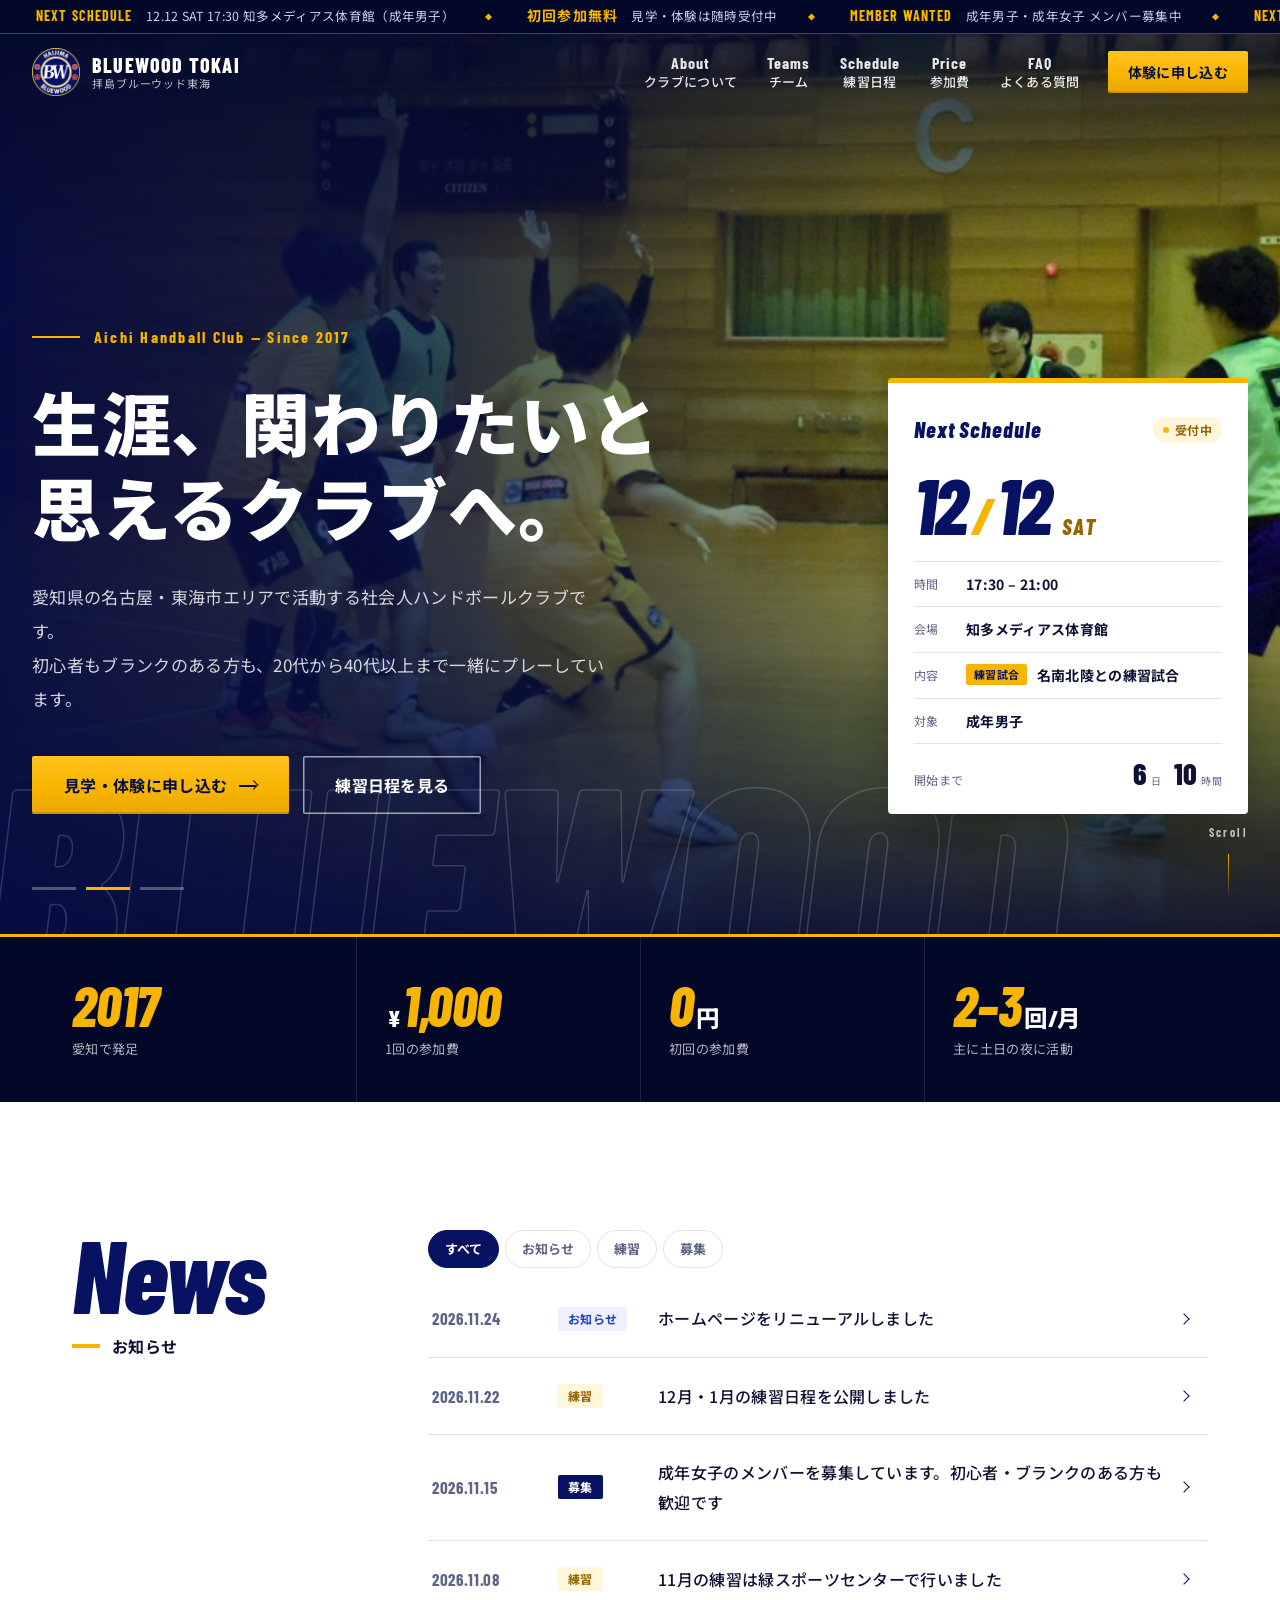
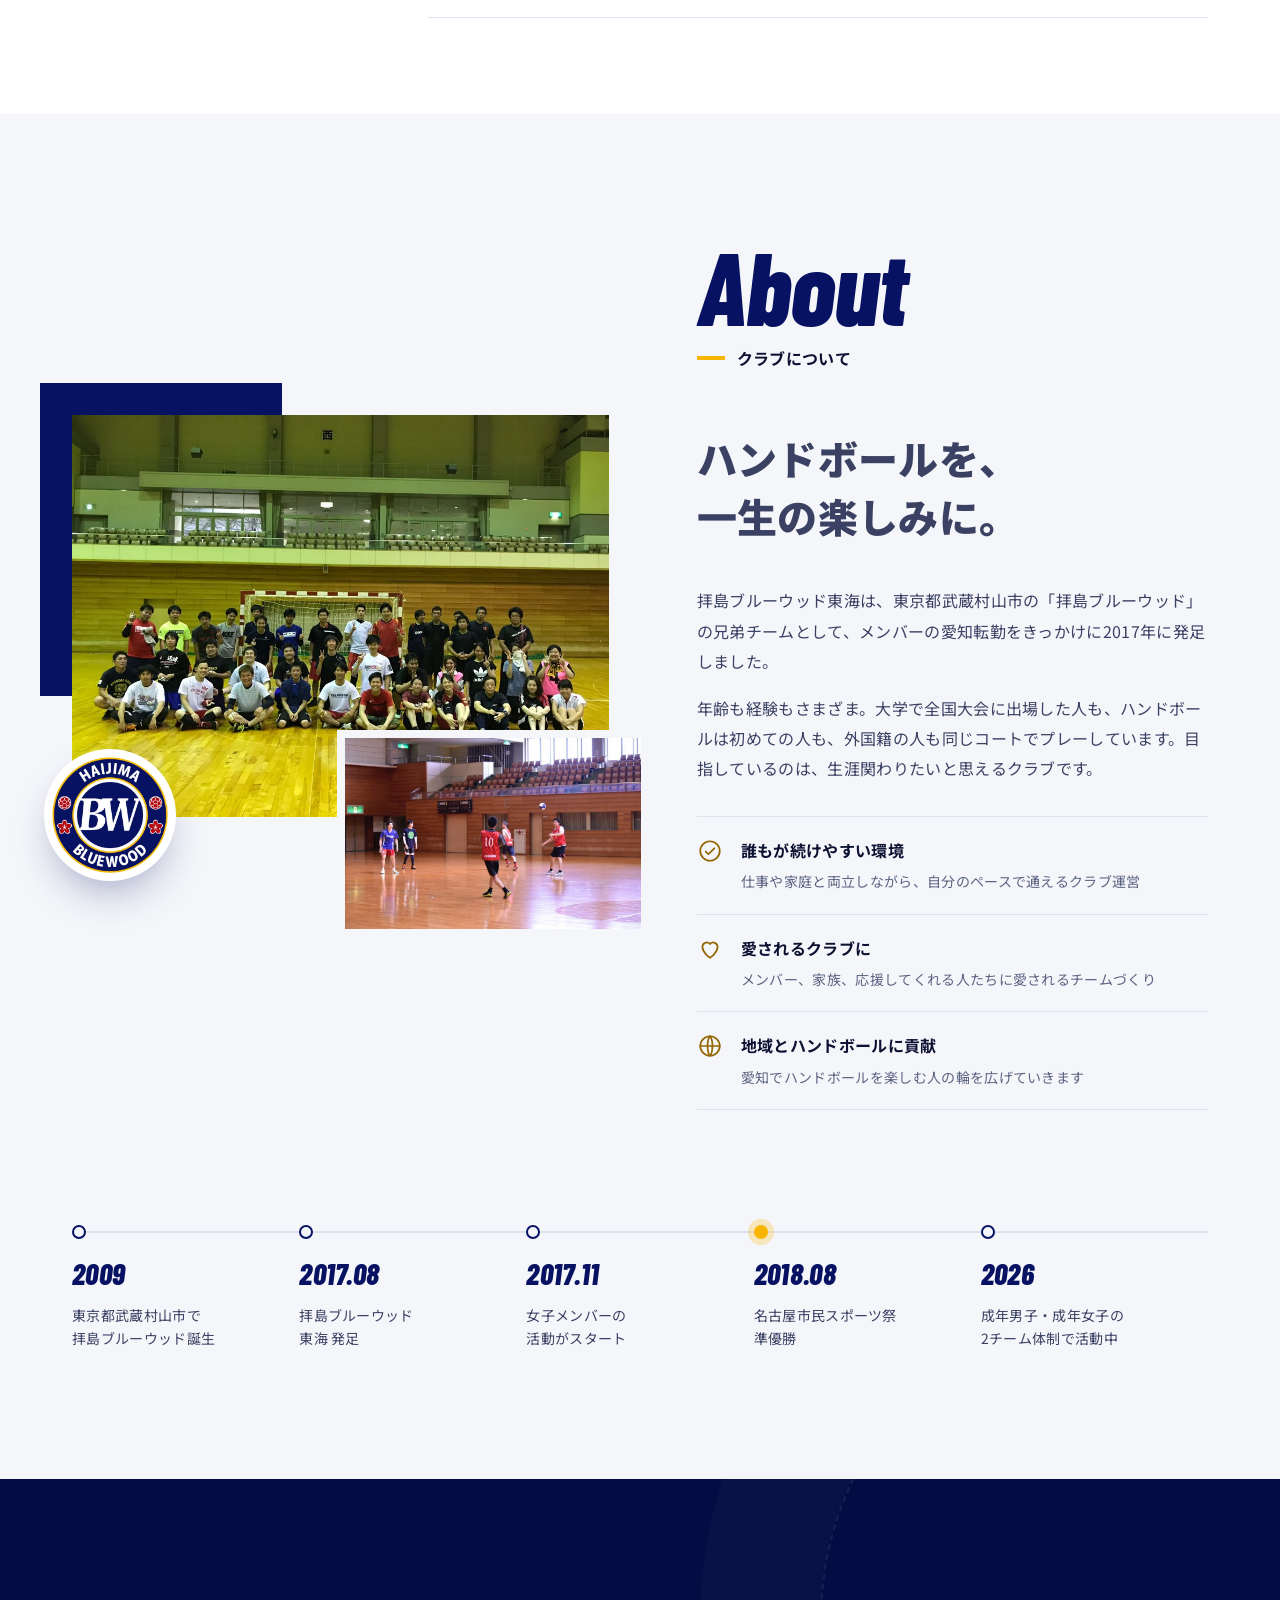
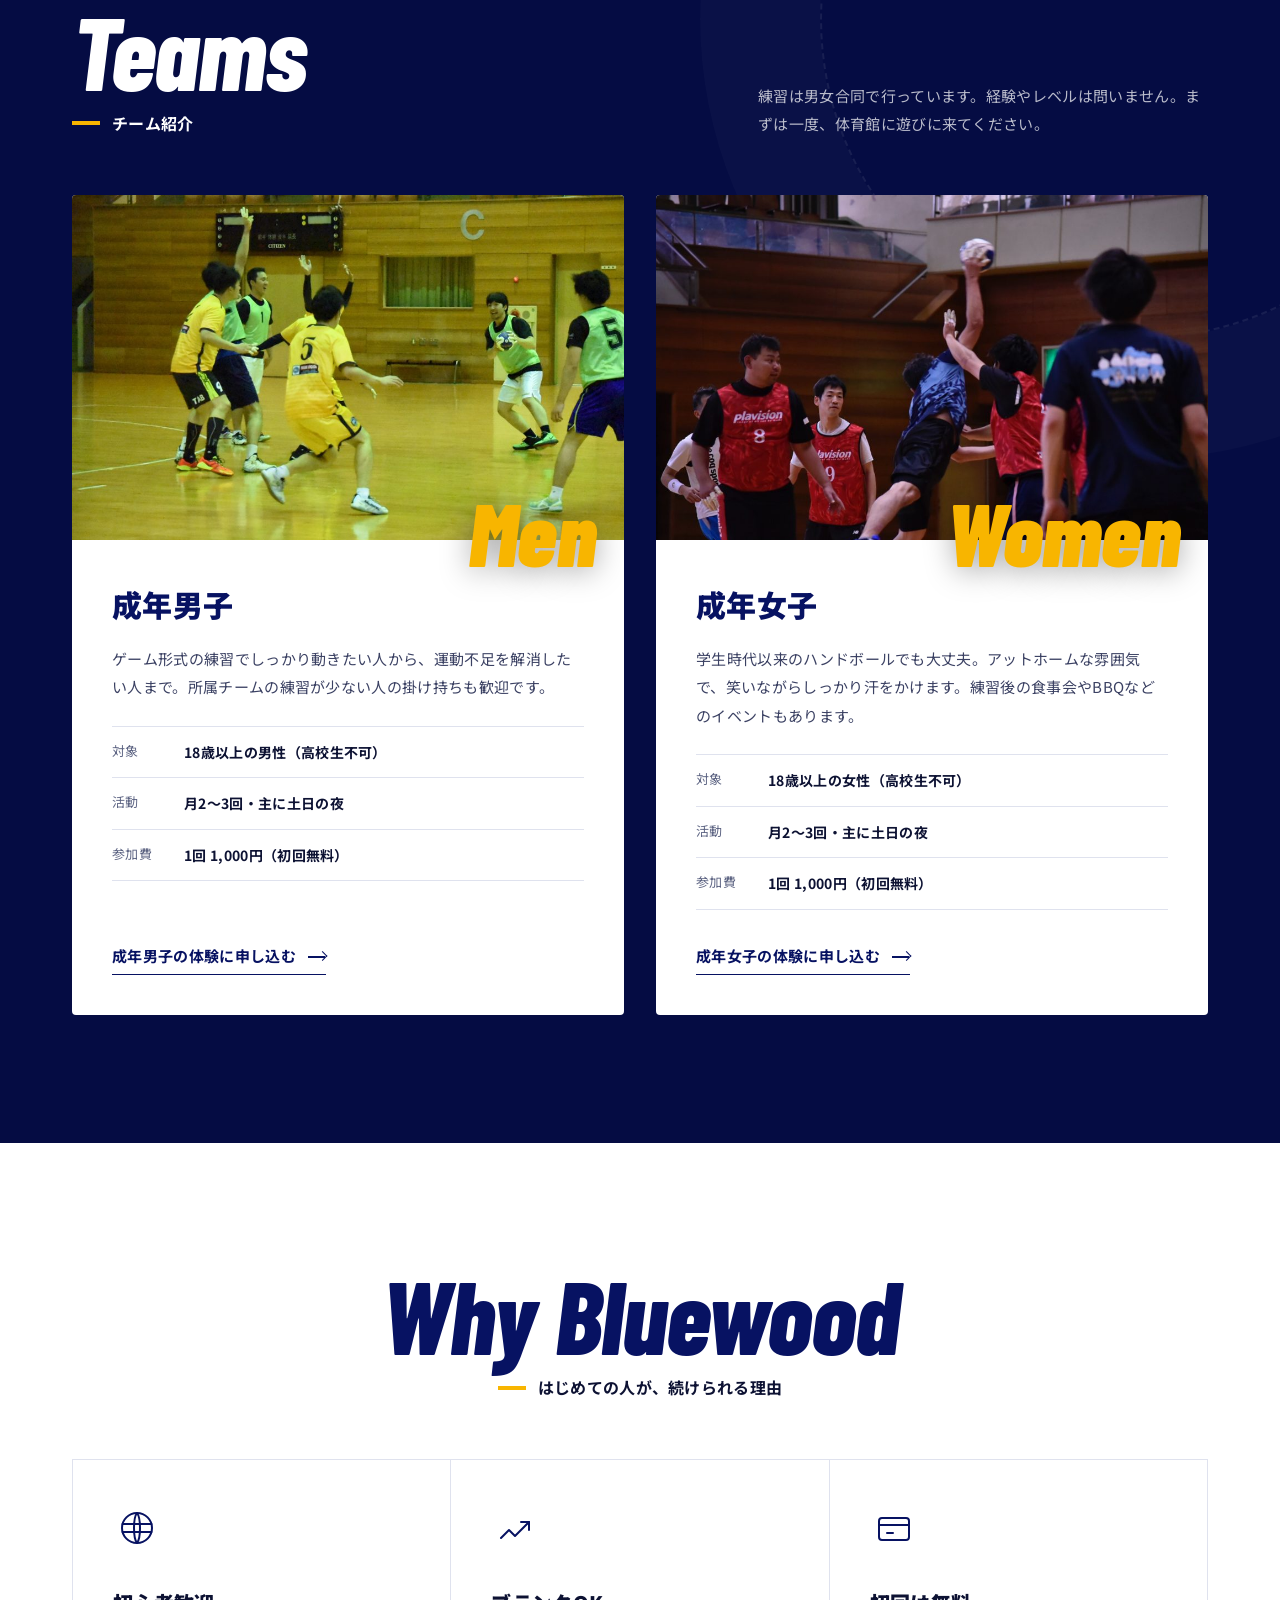
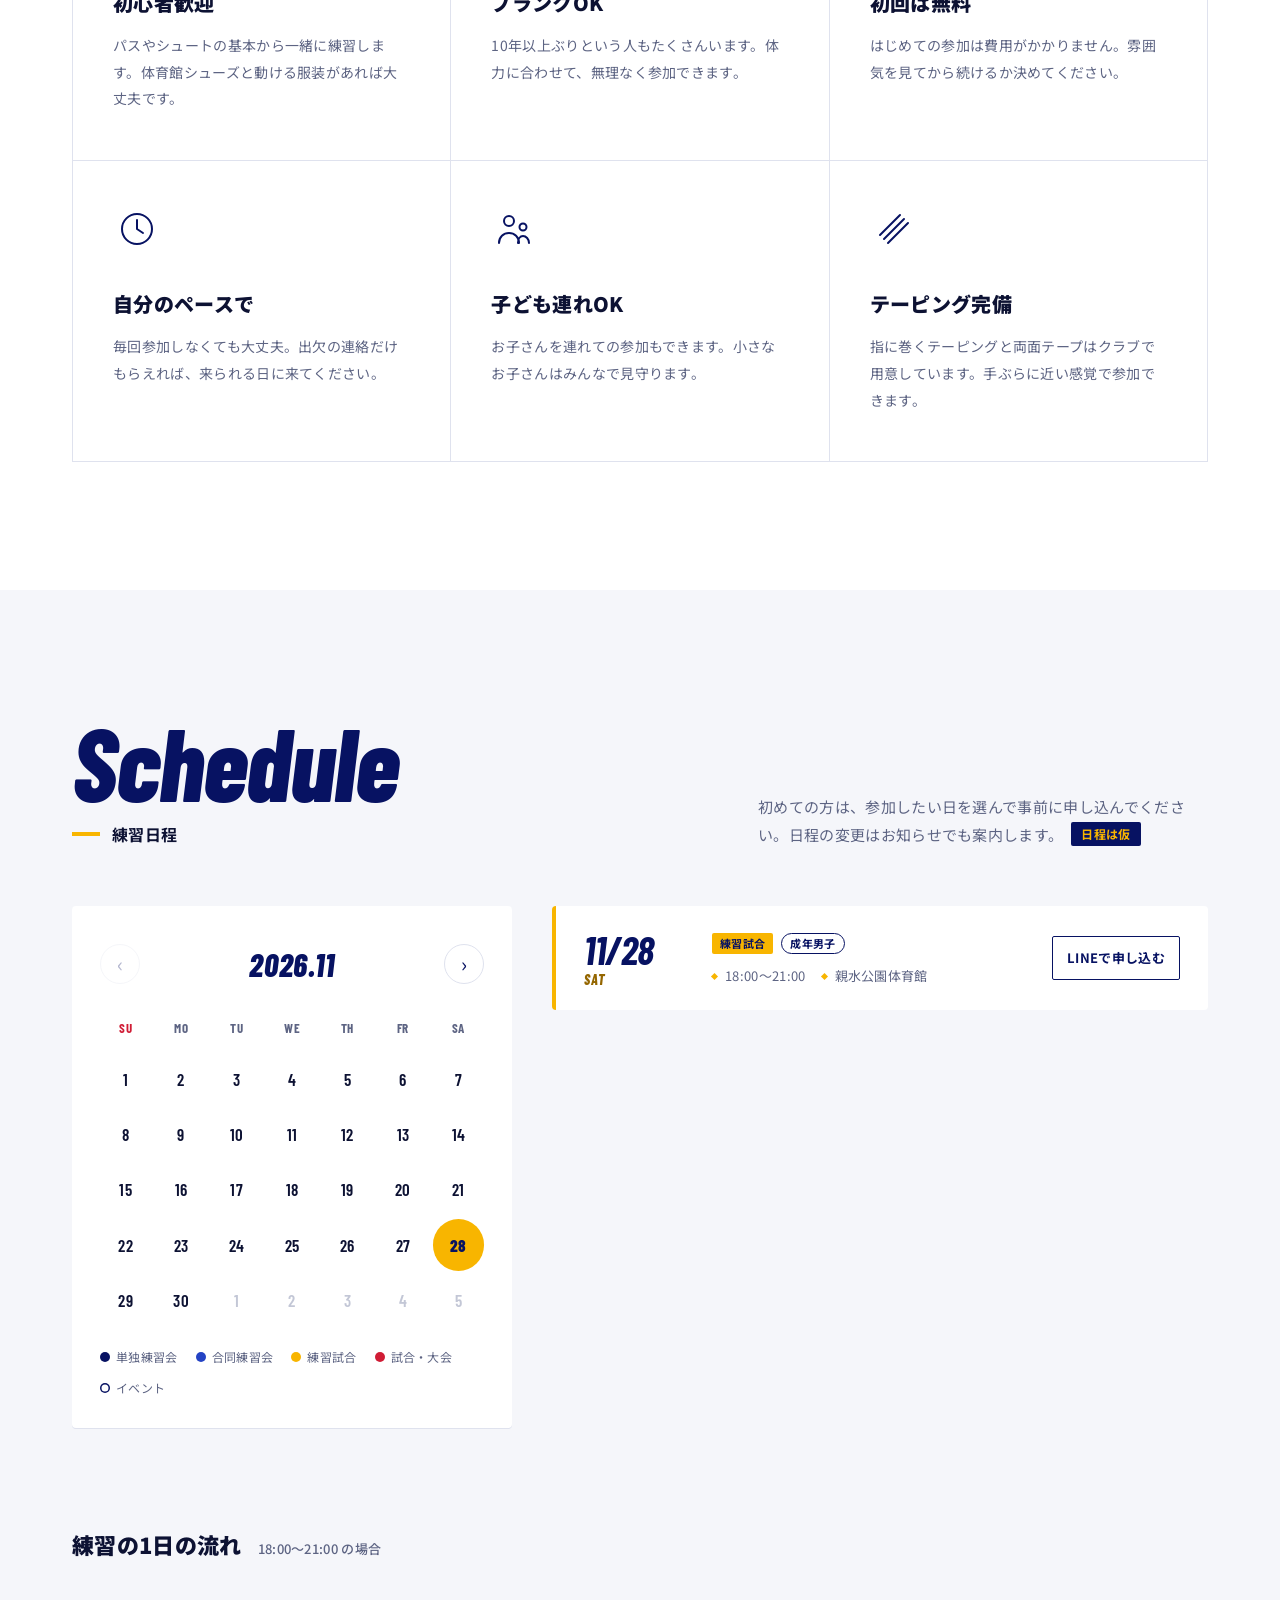
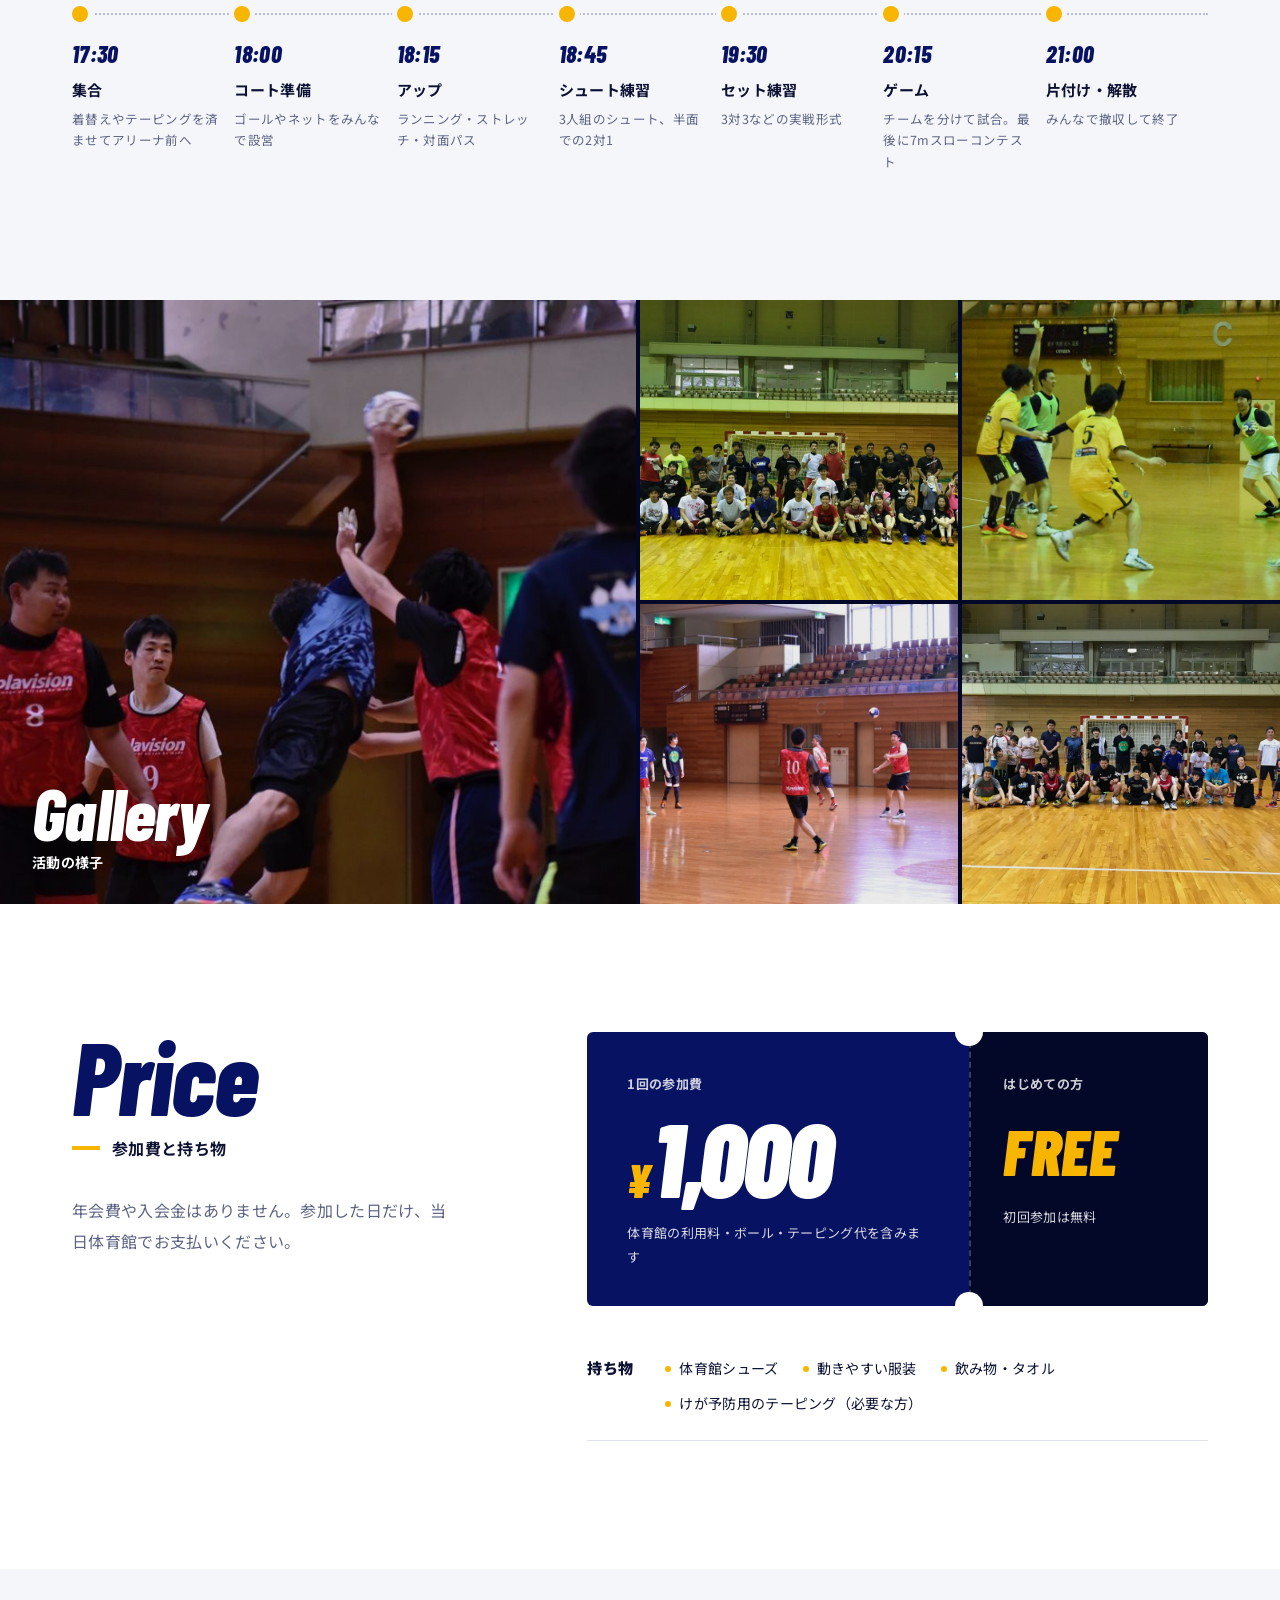
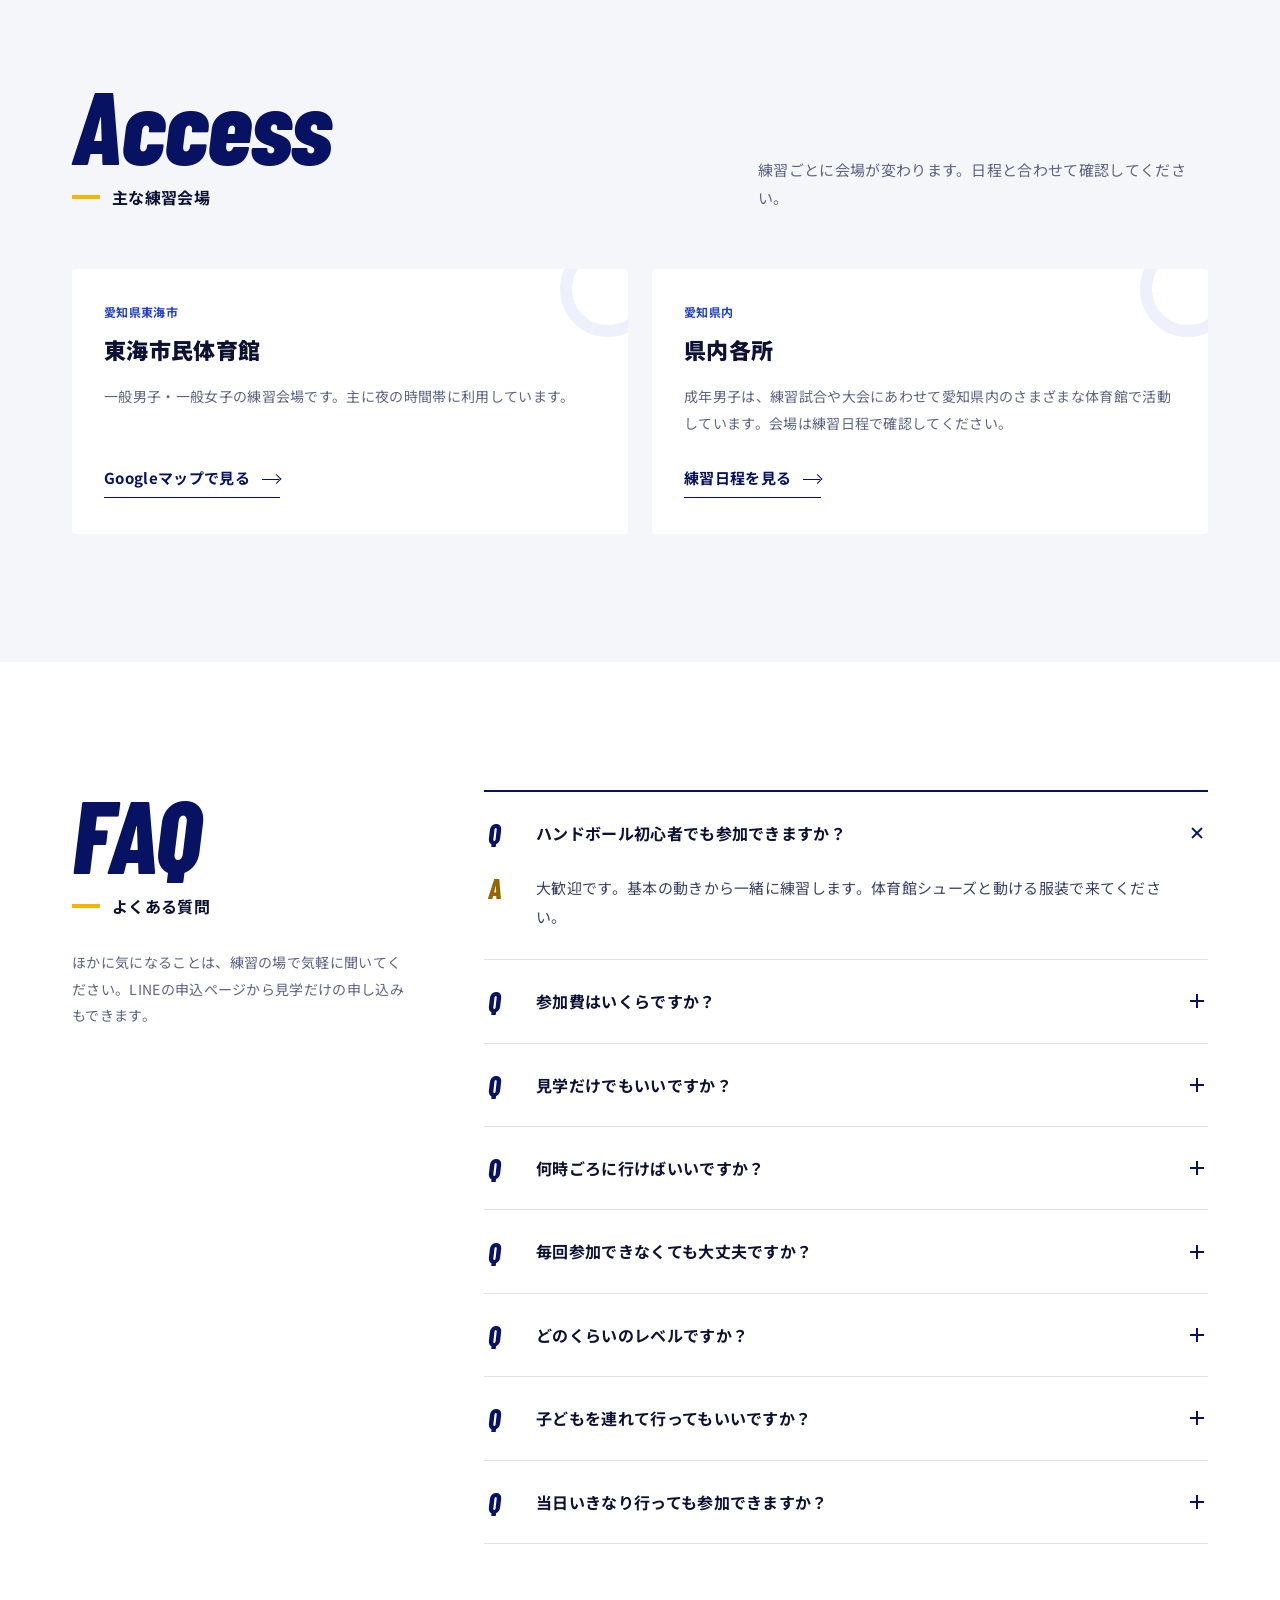
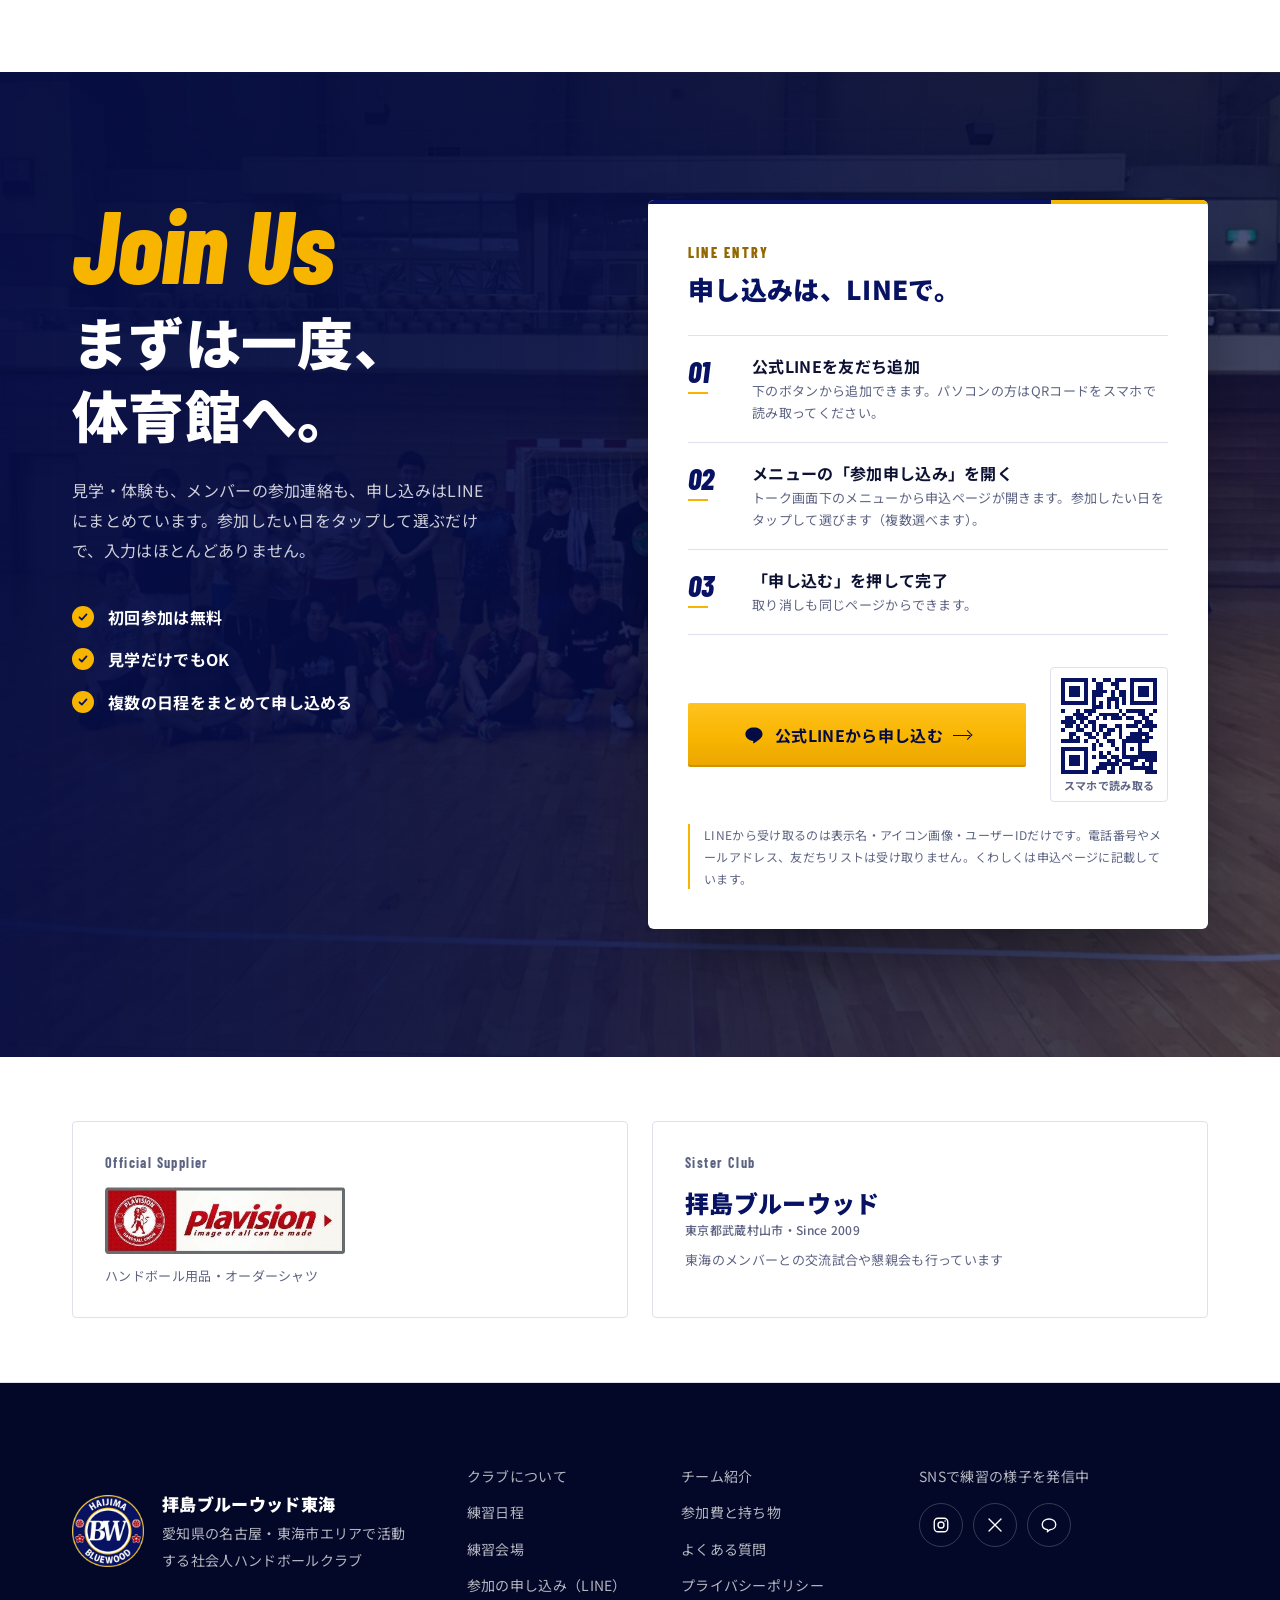
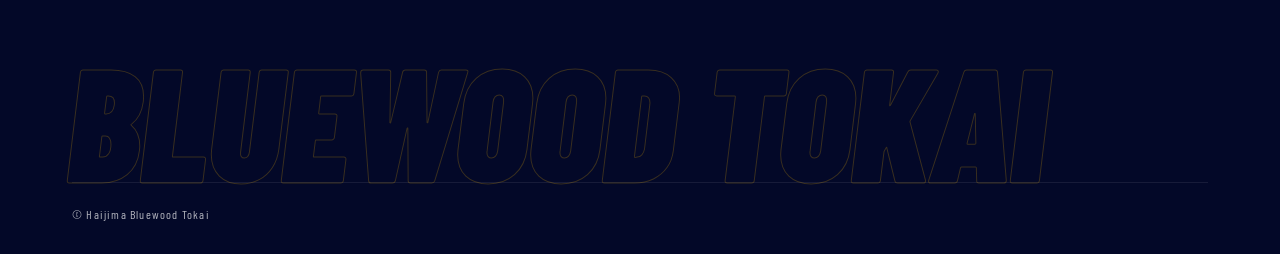
==== index.html @ 7ca109e1 "申込ボタンの文言を「公式LINEから申し込む」に変更 Co-Authored-By: Claude Opus 5.5 <noreply@anthropic.com> Claude-Session: h" ====
<!doctype html>
<html lang="ja">
<head>
<meta charset="utf-8">
<meta name="viewport" content="width=device-width, initial-scale=1">
<title>拝島ブルーウッド東海｜愛知・名古屋・東海市の社会人ハンドボールクラブ</title>
<meta name="description" content="愛知県の名古屋・東海市エリアで活動する社会人ハンドボールクラブ「拝島ブルーウッド東海」。成年男子・成年女子のメンバー募集中。初心者・ブランクのある方も歓迎、参加費1回1,000円・初回無料。見学・体験はLINEから申し込めます。">
<link rel="canonical" href="https://bw-tokai.github.io/homepage/">
<meta property="og:type" content="website">
<meta property="og:locale" content="ja_JP">
<meta property="og:site_name" content="拝島ブルーウッド東海">
<meta property="og:url" content="https://bw-tokai.github.io/homepage/">
<meta property="og:title" content="拝島ブルーウッド東海｜愛知・名古屋・東海市の社会人ハンドボールクラブ">
<meta property="og:description" content="生涯、関わりたいと思えるクラブへ。成年男子・成年女子のメンバー募集中。初心者・ブランクOK、参加費1回1,000円・初回無料。">
<meta property="og:image" content="https://bw-tokai.github.io/homepage/assets/img/action-2.jpg">
<meta property="og:image:width" content="1000">
<meta property="og:image:height" content="666">
<meta property="og:image:alt" content="拝島ブルーウッド東海の練習でシュートを打つ選手">
<meta name="twitter:card" content="summary_large_image">
<meta name="theme-color" content="#071262">
<link rel="icon" href="assets/img/favicon.png">
<link rel="preconnect" href="https://fonts.googleapis.com">
<link rel="preconnect" href="https://fonts.gstatic.com" crossorigin>
<link href="https://fonts.googleapis.com/css2?family=Barlow+Condensed:ital,wght@0,600;0,700;0,800;1,700;1,800;1,900&family=Noto+Sans+JP:wght@400;500;700;900&display=swap" rel="stylesheet">
<link rel="stylesheet" href="assets/css/style.css">
<script type="application/ld+json">
{
  "@context": "https://schema.org",
  "@graph": [
    {
      "@type": "SportsTeam",
      "@id": "https://bw-tokai.github.io/homepage/#club",
      "name": "拝島ブルーウッド東海",
      "alternateName": ["BLUEWOOD TOKAI", "拝島BW東海", "拝島ブルーウッド＠名古屋"],
      "sport": "ハンドボール",
      "description": "愛知県の名古屋・東海市エリアで活動する社会人ハンドボールクラブ。成年男子・成年女子の2チーム。初心者・ブランクのある方も歓迎。参加費1回1,000円、初回無料。",
      "url": "https://bw-tokai.github.io/homepage/",
      "logo": "https://bw-tokai.github.io/homepage/assets/img/emblem.png",
      "image": "https://bw-tokai.github.io/homepage/assets/img/team-1.jpg",
      "foundingDate": "2017-08",
      "areaServed": [
        {"@type": "City", "name": "名古屋市"},
        {"@type": "City", "name": "東海市"},
        {"@type": "State", "name": "愛知県"}
      ],
      "address": {"@type": "PostalAddress", "addressRegion": "愛知県", "addressCountry": "JP"},
      "location": {"@type": "SportsActivityLocation", "name": "東海市民体育館", "address": {"@type": "PostalAddress", "addressLocality": "東海市", "addressRegion": "愛知県", "addressCountry": "JP"}},
      "parentOrganization": {"@type": "SportsOrganization", "name": "拝島ブルーウッド", "foundingDate": "2009", "address": {"@type": "PostalAddress", "addressLocality": "武蔵村山市", "addressRegion": "東京都", "addressCountry": "JP"}},
      "sponsor": {"@type": "Organization", "name": "Plavision", "url": "http://www.plavision.com/"}
    },
    {
      "@type": "WebSite",
      "@id": "https://bw-tokai.github.io/homepage/#website",
      "name": "拝島ブルーウッド東海",
      "url": "https://bw-tokai.github.io/homepage/",
      "inLanguage": "ja",
      "publisher": {"@id": "https://bw-tokai.github.io/homepage/#club"}
    },
    {
      "@type": "FAQPage",
      "mainEntity": [
        {"@type": "Question", "name": "ハンドボール初心者でも参加できますか？", "acceptedAnswer": {"@type": "Answer", "text": "大歓迎です。基本の動きから一緒に練習します。体育館シューズと動ける服装で来てください。"}},
        {"@type": "Question", "name": "参加費はいくらですか？", "acceptedAnswer": {"@type": "Answer", "text": "1回1,000円です。初回の参加は無料で、年会費はありません。"}},
        {"@type": "Question", "name": "見学だけでもいいですか？", "acceptedAnswer": {"@type": "Answer", "text": "もちろん大丈夫です。ただ初日から参加する人がほとんどなので、動ける服装で来ることをおすすめします。"}},
        {"@type": "Question", "name": "毎回参加できなくても大丈夫ですか？", "acceptedAnswer": {"@type": "Answer", "text": "自分のペースで参加してください。毎回出欠を確認しているので、連絡だけお願いします。"}},
        {"@type": "Question", "name": "どのくらいのレベルですか？", "acceptedAnswer": {"@type": "Answer", "text": "大学の全国大会経験者から初心者まで、幅広いメンバーがいます。ゲームはレベルに合わせてチームを分けています。"}},
        {"@type": "Question", "name": "子どもを連れて行ってもいいですか？", "acceptedAnswer": {"@type": "Answer", "text": "大丈夫です。小さなお子さんはできる範囲でみんなで見守りますが、基本は保護者の方の責任でお願いします。"}},
        {"@type": "Question", "name": "当日いきなり行っても参加できますか？", "acceptedAnswer": {"@type": "Answer", "text": "人数や会場の都合で、事前連絡のない参加はお断りすることがあります。初めての方は必ずLINEから申し込んでください。"}}
      ]
    }
  ]
}
</script>
</head>
<body>

<a class="skip" href="#main">本文へ移動</a>

<!-- ticker -->
<div class="ticker" aria-label="お知らせ">
  <div class="ticker__track">
    <span><b>NEXT SCHEDULE</b> <em data-next-text>11.28 SAT 18:00 親水公園体育館（成年男子）</em></span>
    <span><b>初回参加無料</b> 見学・体験は随時受付中</span>
    <span><b>MEMBER WANTED</b> 成年男子・成年女子 メンバー募集中</span>
    <span><b>NEXT SCHEDULE</b> <em data-next-text>11.28 SAT 18:00 親水公園体育館（成年男子）</em></span>
    <span><b>初回参加無料</b> 見学・体験は随時受付中</span>
    <span><b>MEMBER WANTED</b> 成年男子・成年女子 メンバー募集中</span>
  </div>
</div>

<header class="header" id="header">
  <div class="header__inner">
    <a class="logo" href="#top" aria-label="拝島ブルーウッド東海 トップへ">
      <img src="assets/img/emblem.png" alt="" width="48" height="48">
      <span class="logo__text"><span class="logo__en">BLUEWOOD TOKAI</span><span class="logo__ja">拝島ブルーウッド東海</span></span>
    </a>
    <nav class="gnav" aria-label="メインメニュー">
      <a href="#about"><span>About</span>クラブについて</a>
      <a href="#teams"><span>Teams</span>チーム</a>
      <a href="#schedule"><span>Schedule</span>練習日程</a>
      <a href="#price"><span>Price</span>参加費</a>
      <a href="#faq"><span>FAQ</span>よくある質問</a>
    </nav>
    <a class="btn btn--red header__cta" href="#join">体験に申し込む</a>
    <button class="burger" id="burger" aria-expanded="false" aria-controls="drawer" aria-label="メニューを開く"><span></span><span></span></button>
  </div>
</header>

<div class="drawer" id="drawer" hidden>
  <nav aria-label="モバイルメニュー">
    <a href="#about"><span>About</span>クラブについて</a>
    <a href="#teams"><span>Teams</span>チーム</a>
    <a href="#schedule"><span>Schedule</span>練習日程</a>
    <a href="#price"><span>Price</span>参加費・持ち物</a>
    <a href="#access"><span>Access</span>練習会場</a>
    <a href="#faq"><span>FAQ</span>よくある質問</a>
  </nav>
  <a class="btn btn--red btn--block" href="#join">体験に申し込む</a>
</div>

<main id="main">

<!-- HERO -->
<section class="hero" id="top">
  <div class="hero__slides" aria-hidden="true">
    <div class="hero__slide is-active" style="background-image:url(assets/img/action-2.jpg)"></div>
    <div class="hero__slide" style="background-image:url(assets/img/action-1.jpg)"></div>
    <div class="hero__slide" style="background-image:url(assets/img/team-2.jpg)"></div>
  </div>
  <div class="hero__shade"></div>
  <div class="hero__word" aria-hidden="true">BLUEWOOD</div>

  <div class="hero__body">
    <p class="hero__kicker"><span class="hero__line"></span>Aichi Handball Club — Since 2017</p>
    <h1 class="hero__title">
      <span class="ln"><span>生涯、関わりたいと</span></span>
      <span class="ln"><span>思えるクラブへ。</span></span>
    </h1>
    <p class="hero__lead">愛知県の名古屋・東海市エリアで活動する社会人ハンドボールクラブです。<br class="pc">初心者もブランクのある方も、20代から40代以上まで一緒にプレーしています。</p>
    <div class="hero__cta">
      <a class="btn btn--red btn--lg" href="#join">見学・体験に申し込む<i class="arw"></i></a>
      <a class="btn btn--line btn--lg" href="#schedule">練習日程を見る</a>
    </div>
  </div>

  <aside class="matchcard" aria-labelledby="mc-h">
    <div class="matchcard__head">
      <h2 id="mc-h">Next Schedule</h2>
      <span class="chip chip--live">受付中</span>
    </div>
    <div class="matchcard__date">
      <span class="mm">11</span><span class="sl">/</span><span class="dd">28</span><span class="dw">SAT</span>
    </div>
    <dl class="matchcard__meta">
      <div><dt>時間</dt><dd>18:00 – 21:00</dd></div>
      <div><dt>会場</dt><dd>親水公園体育館</dd></div>
      <div><dt>内容</dt><dd>練習試合</dd></div>
      <div><dt>対象</dt><dd>成年男子</dd></div>
    </dl>
    <div class="matchcard__count" data-countdown="2026-11-28T18:00:00+09:00">
      <span>開始まで</span><b data-d>--</b><small>日</small><b data-h>--</b><small>時間</small>
    </div>
  </aside>

  <div class="hero__dots" role="tablist" aria-label="スライド">
    <button class="is-active" aria-label="スライド1"></button><button aria-label="スライド2"></button><button aria-label="スライド3"></button>
  </div>
  <a class="hero__scroll" href="#news" aria-label="下へスクロール"><span>Scroll</span></a>
</section>

<!-- NUMBERS -->
<section class="numbers" aria-label="クラブの数字">
  <div class="wrap numbers__grid">
    <div class="num"><b>2017</b><span>愛知で発足</span></div>
    <div class="num"><b><small>¥</small>1,000</b><span>1回の参加費</span></div>
    <div class="num"><b>0<small>円</small></b><span>初回の参加費</span></div>
    <div class="num"><b>2–3<small>回/月</small></b><span>主に土日の夜に活動</span></div>
  </div>
</section>

<!-- NEWS -->
<section class="sec news" id="news">
  <div class="wrap news__grid">
    <header class="sh">
      <p class="sh__en">News</p>
      <h2 class="sh__ja">お知らせ</h2>
    </header>
    <div>
      <div class="tabs" role="tablist" aria-label="お知らせの種類">
        <button role="tab" aria-selected="true" data-filter="all">すべて</button>
        <button role="tab" aria-selected="false" data-filter="info">お知らせ</button>
        <button role="tab" aria-selected="false" data-filter="practice">練習</button>
        <button role="tab" aria-selected="false" data-filter="recruit">募集</button>
      </div>
      <ul class="newslist">
        <li data-cat="info"><a href="#"><time datetime="2026-11-24">2026.11.24</time><span class="tag tag--info">お知らせ</span><span class="newslist__t">ホームページをリニューアルしました</span></a></li>
        <li data-cat="practice"><a href="#schedule"><time datetime="2026-11-22">2026.11.22</time><span class="tag tag--practice">練習</span><span class="newslist__t">12月・1月の練習日程を公開しました</span></a></li>
        <li data-cat="recruit"><a href="#teams"><time datetime="2026-11-15">2026.11.15</time><span class="tag tag--recruit">募集</span><span class="newslist__t">成年女子のメンバーを募集しています。初心者・ブランクのある方も歓迎です</span></a></li>
        <li data-cat="practice"><a href="#schedule"><time datetime="2026-11-08">2026.11.08</time><span class="tag tag--practice">練習</span><span class="newslist__t">11月の練習は緑スポーツセンターで行いました</span></a></li>
      </ul>
    </div>
  </div>
</section>

<!-- ABOUT -->
<section class="sec about" id="about">
  <div class="wrap about__grid">
    <div class="about__media">
      <figure class="about__main"><img src="assets/img/team-1.jpg" alt="練習会のあとの集合写真" loading="lazy"></figure>
      <figure class="about__sub"><img src="assets/img/court.jpg" alt="体育館での練習の様子" loading="lazy"></figure>
      <div class="about__badge"><img src="assets/img/emblem.png" alt="拝島ブルーウッドのエンブレム" loading="lazy"></div>
    </div>
    <div class="about__text">
      <header class="sh">
        <p class="sh__en">About</p>
        <h2 class="sh__ja">クラブについて</h2>
      </header>
      <p class="about__copy">ハンドボールを、<br>一生の楽しみに。</p>
      <p>拝島ブルーウッド東海は、東京都武蔵村山市の「拝島ブルーウッド」の兄弟チームとして、メンバーの愛知転勤をきっかけに2017年に発足しました。</p>
      <p>年齢も経験もさまざま。大学で全国大会に出場した人も、ハンドボールは初めての人も、外国籍の人も同じコートでプレーしています。目指しているのは、生涯関わりたいと思えるクラブです。</p>
      <ul class="mission">
        <li><svg viewBox="0 0 24 24" aria-hidden="true"><circle cx="12" cy="12" r="9"/><path d="M8 12.5l2.5 2.5L16 9.5"/></svg><div><b>誰もが続けやすい環境</b><span>仕事や家庭と両立しながら、自分のペースで通えるクラブ運営</span></div></li>
        <li><svg viewBox="0 0 24 24" aria-hidden="true"><path d="M12 20s-7-4.4-7-10a4 4 0 017-2.6A4 4 0 0119 10c0 5.6-7 10-7 10z"/></svg><div><b>愛されるクラブに</b><span>メンバー、家族、応援してくれる人たちに愛されるチームづくり</span></div></li>
        <li><svg viewBox="0 0 24 24" aria-hidden="true"><circle cx="12" cy="12" r="9"/><path d="M3 12h18M12 3c3 3.2 3 14.8 0 18M12 3c-3 3.2-3 14.8 0 18"/></svg><div><b>地域とハンドボールに貢献</b><span>愛知でハンドボールを楽しむ人の輪を広げていきます</span></div></li>
      </ul>
    </div>
  </div>

  <div class="wrap">
    <ol class="timeline" aria-label="クラブの歩み">
      <li><time>2009</time><p>東京都武蔵村山市で<br>拝島ブルーウッド誕生</p></li>
      <li><time>2017.08</time><p>拝島ブルーウッド<br>東海 発足</p></li>
      <li><time>2017.11</time><p>女子メンバーの<br>活動がスタート</p></li>
      <li class="is-hl"><time>2018.08</time><p>名古屋市民スポーツ祭<br>準優勝</p></li>
      <li><time>2026</time><p>成年男子・成年女子の<br>2チーム体制で活動中</p></li>
    </ol>
  </div>
</section>

<!-- TEAMS -->
<section class="sec teams" id="teams">
  <div class="wrap">
    <header class="sh sh--light sh--row">
      <div><p class="sh__en">Teams</p><h2 class="sh__ja">チーム紹介</h2></div>
      <p class="sh__desc">練習は男女合同で行っています。経験やレベルは問いません。まずは一度、体育館に遊びに来てください。</p>
    </header>
    <div class="teams__grid">
      <article class="team">
        <div class="team__img"><img src="assets/img/action-1.jpg" alt="成年男子の練習風景" loading="lazy"></div>
        <div class="team__body">
          <p class="team__en">Men</p>
          <h3>成年男子</h3>
          <p>ゲーム形式の練習でしっかり動きたい人から、運動不足を解消したい人まで。所属チームの練習が少ない人の掛け持ちも歓迎です。</p>
          <dl class="spec">
            <div><dt>対象</dt><dd>18歳以上の男性（高校生不可）</dd></div>
            <div><dt>活動</dt><dd>月2〜3回・主に土日の夜</dd></div>
            <div><dt>参加費</dt><dd>1回 1,000円（初回無料）</dd></div>
          </dl>
          <a class="textlink" href="#join" data-team="成年男子">成年男子の体験に申し込む<i class="arw"></i></a>
        </div>
      </article>
      <article class="team">
        <div class="team__img"><img src="assets/img/action-2.jpg" alt="成年女子も参加する練習風景" loading="lazy"></div>
        <div class="team__body">
          <p class="team__en">Women</p>
          <h3>成年女子</h3>
          <p>学生時代以来のハンドボールでも大丈夫。アットホームな雰囲気で、笑いながらしっかり汗をかけます。練習後の食事会やBBQなどのイベントもあります。</p>
          <dl class="spec">
            <div><dt>対象</dt><dd>18歳以上の女性（高校生不可）</dd></div>
            <div><dt>活動</dt><dd>月2〜3回・主に土日の夜</dd></div>
            <div><dt>参加費</dt><dd>1回 1,000円（初回無料）</dd></div>
          </dl>
          <a class="textlink" href="#join" data-team="成年女子">成年女子の体験に申し込む<i class="arw"></i></a>
        </div>
      </article>
    </div>
  </div>
</section>

<!-- FEATURES -->
<section class="sec features" aria-labelledby="ft-h">
  <div class="wrap">
    <header class="sh sh--center">
      <p class="sh__en">Why Bluewood</p>
      <h2 class="sh__ja" id="ft-h">はじめての人が、続けられる理由</h2>
    </header>
    <ul class="features__grid">
      <li><svg viewBox="0 0 48 48" aria-hidden="true"><circle cx="24" cy="24" r="15"/><path d="M24 9c-4 5-4 25 0 30M24 9c4 5 4 25 0 30M9.5 20h29M9.5 28h29"/></svg><h3>初心者歓迎</h3><p>パスやシュートの基本から一緒に練習します。体育館シューズと動ける服装があれば大丈夫です。</p></li>
      <li><svg viewBox="0 0 48 48" aria-hidden="true"><path d="M10 34l8-8 6 6 14-14"/><path d="M30 18h8v8"/></svg><h3>ブランクOK</h3><p>10年以上ぶりという人もたくさんいます。体力に合わせて、無理なく参加できます。</p></li>
      <li><svg viewBox="0 0 48 48" aria-hidden="true"><rect x="9" y="14" width="30" height="22" rx="3"/><path d="M9 21h30M17 29h6"/></svg><h3>初回は無料</h3><p>はじめての参加は費用がかかりません。雰囲気を見てから続けるか決めてください。</p></li>
      <li><svg viewBox="0 0 48 48" aria-hidden="true"><circle cx="24" cy="24" r="15"/><path d="M24 15v9l6 4"/></svg><h3>自分のペースで</h3><p>毎回参加しなくても大丈夫。出欠の連絡だけもらえれば、来られる日に来てください。</p></li>
      <li><svg viewBox="0 0 48 48" aria-hidden="true"><circle cx="18" cy="16" r="5"/><circle cx="32" cy="22" r="3.5"/><path d="M8 38c0-6 4.5-10 10-10s10 4 10 10M27 38c0-4 2-7 5-7s6 3 6 7"/></svg><h3>子ども連れOK</h3><p>お子さんを連れての参加もできます。小さなお子さんはみんなで見守ります。</p></li>
      <li><svg viewBox="0 0 48 48" aria-hidden="true"><path d="M14 34l20-20M18 38l20-20M10 30l20-20"/></svg><h3>テーピング完備</h3><p>指に巻くテーピングと両面テープはクラブで用意しています。手ぶらに近い感覚で参加できます。</p></li>
    </ul>
  </div>
</section>

<!-- SCHEDULE -->
<section class="sec schedule" id="schedule">
  <div class="wrap">
    <header class="sh sh--row">
      <div><p class="sh__en">Schedule</p><h2 class="sh__ja">練習日程</h2></div>
      <p class="sh__desc">初めての方は、参加したい日を選んで事前に申し込んでください。日程の変更はお知らせでも案内します。<span class="tag tag--temp">日程は仮</span></p>
    </header>

    <div class="sched">
      <div class="cal" data-cal>
        <div class="cal__head">
          <button class="cal__nav" data-prev aria-label="前の月">‹</button>
          <p class="cal__title"><b data-cal-month></b></p>
          <button class="cal__nav" data-next aria-label="次の月">›</button>
        </div>
        <div class="cal__grid" data-cal-grid role="grid" aria-label="練習カレンダー"></div>
        <ul class="cal__legend" data-cal-legend aria-label="日程の種類"></ul>
      </div>

      <ul class="upcoming" data-upcoming aria-label="今後の練習"></ul>
    </div>

    <div class="day">
      <h3 class="day__h">練習の1日の流れ <small>18:00〜21:00 の場合</small></h3>
      <ol class="day__flow">
        <li><time>17:30</time><b>集合</b><span>着替えやテーピングを済ませてアリーナ前へ</span></li>
        <li><time>18:00</time><b>コート準備</b><span>ゴールやネットをみんなで設営</span></li>
        <li><time>18:15</time><b>アップ</b><span>ランニング・ストレッチ・対面パス</span></li>
        <li><time>18:45</time><b>シュート練習</b><span>3人組のシュート、半面での2対1</span></li>
        <li><time>19:30</time><b>セット練習</b><span>3対3などの実戦形式</span></li>
        <li><time>20:15</time><b>ゲーム</b><span>チームを分けて試合。最後に7mスローコンテスト</span></li>
        <li><time>21:00</time><b>片付け・解散</b><span>みんなで撤収して終了</span></li>
      </ol>
    </div>
  </div>
</section>

<!-- GALLERY -->
<section class="gallery" aria-label="活動の様子">
  <div class="gallery__grid">
    <button class="g g--a" data-full="assets/img/action-2.jpg"><img src="assets/img/action-2.jpg" alt="シュートを打つ瞬間" loading="lazy"></button>
    <button class="g g--b" data-full="assets/img/team-1.jpg"><img src="assets/img/team-1.jpg" alt="集合写真" loading="lazy"></button>
    <button class="g g--c" data-full="assets/img/action-1.jpg"><img src="assets/img/action-1.jpg" alt="ゲーム形式の練習" loading="lazy"></button>
    <button class="g g--d" data-full="assets/img/court.jpg"><img src="assets/img/court.jpg" alt="体育館のコート" loading="lazy"></button>
    <button class="g g--e" data-full="assets/img/team-2.jpg"><img src="assets/img/team-2.jpg" alt="練習後の集合写真" loading="lazy"></button>
  </div>
  <div class="gallery__label"><p class="sh__en">Gallery</p><p>活動の様子</p></div>
</section>

<dialog class="lightbox" id="lightbox"><button class="lightbox__close" aria-label="閉じる">×</button><img alt=""></dialog>

<!-- PRICE -->
<section class="sec price" id="price">
  <div class="wrap price__grid">
    <div>
      <header class="sh">
        <p class="sh__en">Price</p>
        <h2 class="sh__ja">参加費と持ち物</h2>
      </header>
      <p class="price__note">年会費や入会金はありません。参加した日だけ、当日体育館でお支払いください。</p>
    </div>
    <div class="ticket">
      <div class="ticket__main">
        <p class="ticket__label">1回の参加費</p>
        <p class="ticket__price"><small>¥</small>1,000</p>
        <p class="ticket__sub">体育館の利用料・ボール・テーピング代を含みます</p>
      </div>
      <div class="ticket__side">
        <p class="ticket__label">はじめての方</p>
        <p class="ticket__free">FREE</p>
        <p class="ticket__sub">初回参加は無料</p>
      </div>
    </div>
    <div class="bring">
      <h3>持ち物</h3>
      <ul>
        <li>体育館シューズ</li>
        <li>動きやすい服装</li>
        <li>飲み物・タオル</li>
        <li>けが予防用のテーピング（必要な方）</li>
      </ul>
    </div>
  </div>
</section>

<!-- ACCESS -->
<section class="sec access" id="access">
  <div class="wrap">
    <header class="sh sh--row">
      <div><p class="sh__en">Access</p><h2 class="sh__ja">主な練習会場</h2></div>
      <p class="sh__desc">練習ごとに会場が変わります。日程と合わせて確認してください。</p>
    </header>
    <ul class="venues">
      <li class="venue"><span class="venue__city">愛知県東海市</span><h3>東海市民体育館</h3><p>一般男子・一般女子の練習会場です。主に夜の時間帯に利用しています。</p><a class="textlink" href="https://www.google.com/maps/search/?api=1&amp;query=%E6%9D%B1%E6%B5%B7%E5%B8%82%E6%B0%91%E4%BD%93%E8%82%B2%E9%A4%A8" target="_blank" rel="noopener">Googleマップで見る<i class="arw"></i></a></li>
      <li class="venue"><span class="venue__city">愛知県内</span><h3>県内各所</h3><p>成年男子は、練習試合や大会にあわせて愛知県内のさまざまな体育館で活動しています。会場は練習日程で確認してください。</p><a class="textlink" href="#schedule">練習日程を見る<i class="arw"></i></a></li>
    </ul>
  </div>
</section>

<!-- FAQ -->
<section class="sec faq" id="faq">
  <div class="wrap faq__grid">
    <header class="sh">
      <p class="sh__en">FAQ</p>
      <h2 class="sh__ja">よくある質問</h2>
      <p class="faq__more">ほかに気になることは、練習の場で気軽に聞いてください。LINEの申込ページから見学だけの申し込みもできます。</p>
    </header>
    <div class="faq__list">
      <details open><summary>ハンドボール初心者でも参加できますか？</summary><div><p>大歓迎です。基本の動きから一緒に練習します。体育館シューズと動ける服装で来てください。</p></div></details>
      <details><summary>参加費はいくらですか？</summary><div><p>1回1,000円です。初回の参加は無料で、年会費はありません。</p></div></details>
      <details><summary>見学だけでもいいですか？</summary><div><p>もちろん大丈夫です。ただ初日から参加する人がほとんどなので、動ける服装で来ることをおすすめします。</p></div></details>
      <details><summary>何時ごろに行けばいいですか？</summary><div><p>練習開始の時間は、体育館に入れる時間です。着替えなどを済ませて、開始30分前を目安にアリーナ前に集まってください。</p></div></details>
      <details><summary>毎回参加できなくても大丈夫ですか？</summary><div><p>自分のペースで参加してください。毎回出欠を確認しているので、連絡だけお願いします。</p></div></details>
      <details><summary>どのくらいのレベルですか？</summary><div><p>大学の全国大会経験者から初心者まで、幅広いメンバーがいます。ゲームはレベルに合わせてチームを分けています。</p></div></details>
      <details><summary>子どもを連れて行ってもいいですか？</summary><div><p>大丈夫です。小さなお子さんはできる範囲でみんなで見守りますが、基本は保護者の方の責任でお願いします。</p></div></details>
      <details><summary>当日いきなり行っても参加できますか？</summary><div><p>人数や会場の都合で、事前連絡のない参加はお断りすることがあります。初めての方は必ずLINEから申し込んでください。</p></div></details>
    </div>
  </div>
</section>

<!-- JOIN -->
<section class="join" id="join">
  <div class="join__bg" aria-hidden="true"></div>
  <div class="wrap join__grid">
    <div class="join__intro">
      <p class="sh__en">Join Us</p>
      <h2>まずは一度、<br>体育館へ。</h2>
      <p>見学・体験も、メンバーの参加連絡も、申し込みはLINEにまとめています。参加したい日をタップして選ぶだけで、入力はほとんどありません。</p>
      <ul class="join__points">
        <li>初回参加は無料</li>
        <li>見学だけでもOK</li>
        <li>複数の日程をまとめて申し込める</li>
      </ul>
    </div>

    <div class="entry">
      <div class="entry__head">
        <p class="entry__k">LINE ENTRY</p>
        <h3>申し込みは、LINEで。</h3>
      </div>
      <ol class="entry__steps">
        <li><span>01</span><div><b>公式LINEを友だち追加</b><p>下のボタンから追加できます。パソコンの方はQRコードをスマホで読み取ってください。</p></div></li>
        <li><span>02</span><div><b>メニューの「参加申し込み」を開く</b><p>トーク画面下のメニューから申込ページが開きます。参加したい日をタップして選びます（複数選べます）。</p></div></li>
        <li><span>03</span><div><b>「申し込む」を押して完了</b><p>取り消しも同じページからできます。</p></div></li>
      </ol>
      <div class="entry__cta">
        <a class="btn btn--red btn--lg entry__btn" href="#" data-friend target="_blank" rel="noopener"><svg viewBox="0 0 24 24" aria-hidden="true"><path d="M12 3.5C6.8 3.5 2.6 6.9 2.6 11c0 3.7 3.3 6.8 7.8 7.4.3.1.7.2.8.5.1.2.1.6 0 .8l-.1.8c0 .2-.2.9.8.5s5.4-3.2 7.4-5.4c1.4-1.5 2-3 2-4.6 0-4.1-4.2-7.5-9.4-7.5z"/></svg>公式LINEから申し込む<i class="arw"></i></a>
        <figure class="entry__qr"><img src="assets/img/line-qr.svg" alt="公式LINEを友だち追加するQRコード" width="116" height="116"><figcaption>スマホで読み取る</figcaption></figure>
      </div>
      <p class="entry__note">LINEから受け取るのは表示名・アイコン画像・ユーザーIDだけです。電話番号やメールアドレス、友だちリストは受け取りません。くわしくは申込ページに記載しています。</p>
    </div>
  </div>
</section>

<!-- PARTNER -->
<section class="partner" aria-label="協賛・関連チーム">
  <div class="wrap partner__grid">
    <a class="partner__item" href="http://www.plavision.com/" target="_blank" rel="noopener">
      <span class="partner__k">Official Supplier</span>
      <img src="assets/img/plavision.jpg" alt="Plavision" width="240" height="67">
      <span class="partner__d">ハンドボール用品・オーダーシャツ</span>
    </a>
    <div class="partner__item">
      <span class="partner__k">Sister Club</span>
      <p class="partner__name">拝島ブルーウッド<small>東京都武蔵村山市・Since 2009</small></p>
      <span class="partner__d">東海のメンバーとの交流試合や懇親会も行っています</span>
    </div>
  </div>
</section>

</main>

<footer class="footer">
  <div class="wrap">
    <div class="footer__top">
      <div class="footer__brand">
        <img src="assets/img/emblem.png" alt="" width="72" height="72" loading="lazy">
        <div><p class="footer__name">拝島ブルーウッド東海</p><p>愛知県の名古屋・東海市エリアで活動する社会人ハンドボールクラブ</p></div>
      </div>
      <nav class="footer__nav" aria-label="フッターメニュー">
        <a href="#about">クラブについて</a><a href="#teams">チーム紹介</a><a href="#schedule">練習日程</a><a href="#price">参加費と持ち物</a><a href="#access">練習会場</a><a href="#faq">よくある質問</a><a href="#join">参加の申し込み（LINE）</a><a href="#">プライバシーポリシー</a>
      </nav>
      <div class="footer__sns">
        <p>SNSで練習の様子を発信中</p>
        <div>
          <a href="#" aria-label="Instagram"><svg viewBox="0 0 24 24"><rect x="3" y="3" width="18" height="18" rx="5"/><circle cx="12" cy="12" r="4"/><circle cx="17.5" cy="6.5" r="1" class="f"/></svg></a>
          <a href="#" aria-label="X"><svg viewBox="0 0 24 24"><path d="M4 4l16 16M20 4L4 20"/></svg></a>
          <a href="#" data-friend target="_blank" rel="noopener" aria-label="LINE公式アカウント"><svg viewBox="0 0 24 24"><path d="M12 4C7 4 3 7.2 3 11.2c0 3.5 3.1 6.4 7.3 7l-.5 2.8 3.4-2.7c4.6-.3 7.8-3.3 7.8-7.1C21 7.2 17 4 12 4z"/></svg></a>
        </div>
      </div>
    </div>
    <p class="footer__word" aria-hidden="true">BLUEWOOD TOKAI</p>
    <p class="footer__copy">© Haijima Bluewood Tokai</p>
  </div>
</footer>

<div class="mbar"><a href="#schedule">日程を見る</a><a href="#join" class="mbar__cta">体験に申し込む</a></div>
<a class="totop" href="#top" aria-label="ページの先頭へ">↑</a>

<script src="assets/js/schedule.js" defer></script>
<script src="assets/js/line-config.js" defer></script>
<script src="assets/js/main.js" defer></script>
</body>
</html>
---- assets/css/style.css ----
/* =========================================================
   拝島ブルーウッド東海  — style
   Colors are taken from the club emblem.
   ========================================================= */
:root{
  --navy-950:#030828;
  --navy-900:#050c43;
  --navy:#071262;          /* emblem navy */
  --blue:#2443c4;
  --blue-50:#eef1fb;
  --gold:#f8b500;          /* 山吹色 — BW東海のメインカラー */
  --gold-600:#e3a400;
  --gold-50:#fff6dc;
  --gold-ink:#946600;      /* 白背景の文字用（コントラスト確保） */
  --red:#d01c35;           /* emblem sakura */
  --red-700:#a8132a;
  --paper:#f5f6fa;
  --white:#fff;
  --ink:#0d1233;
  --mute:#5d6483;
  --line:#dfe2ee;
  --en:"Barlow Condensed","Noto Sans JP",sans-serif;
  --ja:"Noto Sans JP",system-ui,sans-serif;
  --w:1200px;
  --hd:76px;
  --ease:cubic-bezier(.2,.7,.1,1);
}
*,*::before,*::after{box-sizing:border-box}
html{scroll-behavior:smooth;scroll-padding-top:calc(var(--hd) + 12px);-webkit-text-size-adjust:100%}
body{margin:0;background:var(--white);color:var(--ink);font-family:var(--ja);font-size:16px;line-height:1.9;letter-spacing:.02em;-webkit-font-smoothing:antialiased;overflow-x:hidden}
img{max-width:100%;display:block}
a{color:inherit}
button{font:inherit;color:inherit;cursor:pointer}
h1,h2,h3,p,ul,ol,dl,dd,figure{margin:0}
ul,ol{padding:0;list-style:none}
:focus-visible{outline:3px solid var(--gold);outline-offset:3px}
.vh{position:absolute;width:1px;height:1px;overflow:hidden;clip:rect(0 0 0 0);white-space:nowrap}
.skip{position:absolute;left:-999px;top:8px;z-index:100;background:var(--gold);color:var(--navy);padding:8px 14px;font-weight:700}
.skip:focus{left:8px}
.wrap{max-width:var(--w);margin:0 auto;padding:0 32px}
.pc{display:inline}
@media (max-width:760px){.wrap{padding:0 20px}.pc{display:none}}

/* ---------- buttons ---------- */
.btn{display:inline-flex;align-items:center;justify-content:center;gap:12px;font-weight:700;font-size:15px;line-height:1;padding:16px 26px;border-radius:2px;text-decoration:none;border:0;transition:background .2s,color .2s,border-color .2s;white-space:nowrap}
.btn--lg{padding:21px 32px;font-size:16px}
.btn--block{display:flex;width:100%}
.btn--red{background:linear-gradient(180deg,#ffc21f,var(--gold) 55%,#eaa600);color:var(--navy-900);box-shadow:inset 0 -2px 0 rgba(0,0,0,.12)}
.btn--red:hover{background:linear-gradient(180deg,#ffca3a,#f2b000 55%,#df9e00)}
.btn--line{color:#fff;box-shadow:inset 0 0 0 1.5px rgba(255,255,255,.6)}
.btn--line:hover{box-shadow:inset 0 0 0 1.5px #fff;background:rgba(255,255,255,.08)}
.btn--ghost{background:none;color:var(--mute);padding-left:0}
.btn--ghost:hover{color:var(--ink)}
.arw{display:inline-block;width:18px;height:10px;position:relative;transition:transform .25s var(--ease)}
.arw::before{content:"";position:absolute;left:0;right:1px;top:50%;height:1.5px;background:currentColor}
.arw::after{content:"";position:absolute;right:0;top:50%;width:7px;height:7px;border-top:1.5px solid currentColor;border-right:1.5px solid currentColor;transform:translateY(-50%) rotate(45deg)}
a:hover .arw,button:hover .arw{transform:translateX(4px)}
.textlink{display:inline-flex;align-items:center;gap:12px;font-weight:700;font-size:15px;text-decoration:none;color:var(--navy);padding-bottom:4px;border-bottom:1.5px solid currentColor}
.textlink:hover{color:var(--gold-ink)}

.chip{display:inline-flex;align-items:center;gap:6px;font-size:12px;font-weight:700;padding:3px 10px;border-radius:99px;line-height:1.6}
.chip--live{background:var(--gold-50);color:var(--gold-ink)}
.chip--live::before{content:"";width:6px;height:6px;border-radius:50%;background:var(--gold);animation:pulse 1.6s infinite}
@keyframes pulse{50%{opacity:.25}}
.tag{display:inline-block;font-size:12px;font-weight:700;line-height:1;padding:6px 10px;border-radius:2px;white-space:nowrap}
.tag--info{background:var(--blue-50);color:var(--blue)}
.tag--practice{background:var(--gold-50);color:var(--gold-ink)}
.tag--recruit{background:var(--navy);color:#fff}
.tag--temp{background:var(--navy);color:var(--gold);margin-left:8px;vertical-align:2px}

/* ---------- ticker ---------- */
.ticker{background:var(--navy-950);color:#c9cfee;border-bottom:1px solid rgba(248,181,0,.35);font-size:12.5px;height:34px;overflow:hidden;position:relative;z-index:40}
.ticker__track{display:flex;width:max-content;animation:tick 48s linear infinite;height:100%;align-items:center}
.ticker span{padding:0 36px;white-space:nowrap;position:relative}
.ticker span::after{content:"";position:absolute;right:0;top:50%;width:5px;height:5px;background:var(--gold);transform:translateY(-50%) rotate(45deg)}
.ticker b{font-family:var(--en);font-weight:700;font-size:14px;letter-spacing:.08em;color:var(--gold);margin-right:10px}
.ticker em{font-style:normal}
@keyframes tick{to{transform:translateX(-50%)}}

/* ---------- header ---------- */
.header{position:sticky;top:0;z-index:30;height:var(--hd);background:transparent;transition:background .3s,box-shadow .3s;margin-bottom:calc(var(--hd) * -1)}
.header.is-solid{background:rgba(5,12,67,.96);backdrop-filter:blur(8px);box-shadow:0 1px 0 rgba(255,255,255,.06)}
.header__inner{height:100%;display:flex;align-items:center;gap:28px;padding:0 32px;max-width:1440px;margin:0 auto;color:#fff}
.logo{display:flex;align-items:center;gap:12px;text-decoration:none;margin-right:auto}
.logo img{width:48px;height:48px}
.logo__text{display:flex;flex-direction:column;line-height:1.15}
.logo__en{font-family:var(--en);font-weight:800;font-size:20px;letter-spacing:.06em}
.logo__ja{font-size:11px;opacity:.75;letter-spacing:.08em}
.gnav{display:flex;gap:30px}
.gnav a{text-decoration:none;font-size:13px;font-weight:500;display:flex;flex-direction:column;align-items:center;line-height:1.3;opacity:.9;position:relative;padding:6px 0}
.gnav a span{font-family:var(--en);font-weight:700;font-size:16px;letter-spacing:.06em}
.gnav a::after{content:"";position:absolute;left:0;right:0;bottom:-4px;height:2px;background:var(--gold);transform:scaleX(0);transition:transform .3s var(--ease)}
.gnav a:hover{opacity:1}.gnav a:hover::after{transform:scaleX(1)}
.header__cta{padding:14px 20px;font-size:14px}
.burger{display:none;width:48px;height:48px;background:none;border:0;position:relative}
.burger span{position:absolute;left:12px;right:12px;height:2px;background:#fff;transition:transform .3s var(--ease),top .3s}
.burger span:first-child{top:19px}.burger span:last-child{top:28px}
.burger[aria-expanded=true] span:first-child{top:23px;transform:rotate(45deg)}
.burger[aria-expanded=true] span:last-child{top:23px;transform:rotate(-45deg)}
.drawer{position:fixed;inset:0;z-index:25;background:var(--navy-900);color:#fff;padding:calc(var(--hd) + 40px) 24px 32px;display:flex;flex-direction:column;justify-content:space-between}
.drawer[hidden]{display:none}
.drawer nav a{display:flex;justify-content:space-between;align-items:baseline;text-decoration:none;padding:16px 0;border-bottom:1px solid rgba(255,255,255,.12);font-weight:700}
.drawer nav a span{font-family:var(--en);font-size:28px;font-weight:800;font-style:italic;order:-1;letter-spacing:.02em}
@media (max-width:1080px){.gnav{display:none}.burger{display:block}}
@media (max-width:560px){.header__cta{display:none}.header__inner{padding:0 12px 0 20px}.logo__en{font-size:18px}}

/* ---------- hero ---------- */
.hero{position:relative;min-height:max(720px,100svh);color:#fff;overflow:hidden;display:grid;grid-template-columns:minmax(0,1fr) 360px;align-items:end;gap:48px;padding:calc(var(--hd) + 80px) max(32px,calc((100vw - 1376px)/2)) 120px;background:var(--navy-950)}
.hero__slides{position:absolute;inset:0}
.hero__slide{position:absolute;inset:0;background-size:cover;background-position:center 35%;opacity:0;transform:scale(1.08);transition:opacity 1.4s ease,transform 7s linear}
.hero__slide.is-active{opacity:1;transform:scale(1)}
.hero__shade{position:absolute;inset:0;background:
  linear-gradient(180deg,rgba(3,8,40,.75) 0%,rgba(3,8,40,0) 26%),
  linear-gradient(90deg,rgba(5,12,67,.94) 0%,rgba(5,12,67,.72) 36%,rgba(7,18,98,.2) 68%,rgba(7,18,98,.05) 100%),
  linear-gradient(0deg,rgba(3,8,40,.9) 0%,rgba(3,8,40,0) 45%)}
.hero__word{position:absolute;left:-1vw;bottom:-4.2vw;font-family:var(--en);font-weight:900;font-style:italic;font-size:22vw;line-height:.8;letter-spacing:-.01em;color:transparent;-webkit-text-stroke:1.5px rgba(255,255,255,.16);white-space:nowrap;pointer-events:none;user-select:none}
.hero__body{position:relative;max-width:760px}
.hero__kicker{display:flex;align-items:center;gap:14px;font-family:var(--en);font-weight:700;font-size:16px;letter-spacing:.14em;color:var(--gold);margin-bottom:28px}
.hero__line{width:48px;height:2px;background:var(--gold)}
.hero__title{font-weight:900;font-size:clamp(40px,5.4vw,80px);line-height:1.18;letter-spacing:.01em}
.hero__title .ln{display:block;overflow:hidden;padding-bottom:.06em;white-space:nowrap}
.hero__title .ln>span{display:inline-block}
.hero__lead{margin-top:28px;font-size:17px;line-height:2;color:rgba(255,255,255,.82);max-width:34em}
.hero__cta{margin-top:40px;display:flex;flex-wrap:wrap;gap:14px}

.matchcard{position:relative;background:#fff;color:var(--ink);border-radius:4px;padding:26px 26px 22px;box-shadow:0 30px 60px -20px rgba(0,0,0,.5);border-top:5px solid var(--gold)}
.matchcard__head{display:flex;justify-content:space-between;align-items:center}
.matchcard__head h2{font-family:var(--en);font-weight:800;font-style:italic;font-size:22px;letter-spacing:.04em;color:var(--navy)}
.matchcard__date{display:flex;align-items:baseline;font-family:var(--en);font-weight:800;font-style:italic;color:var(--navy);line-height:1;margin:14px 0 18px}
.matchcard__date .mm,.matchcard__date .dd{font-size:78px;letter-spacing:-.02em}
.matchcard__date .sl{font-size:52px;color:var(--gold);margin:0 4px}
.matchcard__date .dw{font-size:22px;margin-left:12px;color:var(--gold-ink);letter-spacing:.06em}
.matchcard__meta{border-top:1px solid var(--line)}
.matchcard__meta div{display:grid;grid-template-columns:52px 1fr;padding:9px 0;border-bottom:1px solid var(--line);font-size:14px}
.matchcard__meta dt{color:var(--mute);font-size:12px;padding-top:2px}
.matchcard__meta dd{font-weight:700}
.matchcard__count{display:flex;align-items:baseline;gap:4px;margin-top:14px;font-size:12px;color:var(--mute)}
.matchcard__count span{margin-right:auto}
.matchcard__count b{font-family:var(--en);font-size:30px;font-weight:800;color:var(--ink);line-height:1;margin-left:8px}

.hero__dots{position:absolute;left:max(32px,calc((100vw - 1376px)/2));bottom:44px;display:flex;gap:10px}
.hero__dots button{width:44px;height:3px;padding:0;border:0;background:rgba(255,255,255,.3);position:relative;overflow:hidden}
.hero__dots button::after{content:"";position:absolute;inset:0;background:var(--gold);transform:scaleX(0);transform-origin:left}
.hero__dots button.is-active::after{animation:bar 6s linear forwards}
@keyframes bar{to{transform:scaleX(1)}}
.hero__scroll{position:absolute;right:max(32px,calc((100vw - 1376px)/2));bottom:36px;font-family:var(--en);font-weight:700;letter-spacing:.2em;font-size:12px;text-decoration:none;display:flex;flex-direction:column;align-items:center;gap:10px;color:rgba(255,255,255,.7)}
.hero__scroll::after{content:"";width:1px;height:44px;background:linear-gradient(var(--gold),transparent)}

/* page-load sequence: the only orchestrated motion */
@media (prefers-reduced-motion:no-preference){
  .hero__kicker,.hero__lead,.hero__cta,.matchcard{opacity:0;animation:rise .9s var(--ease) forwards}
  .hero__title .ln>span{transform:translateY(105%);animation:up 1s var(--ease) forwards}
  .hero__title .ln:nth-child(2)>span{animation-delay:.12s}
  .hero__kicker{animation-delay:.05s}.hero__lead{animation-delay:.45s}.hero__cta{animation-delay:.6s}.matchcard{animation-delay:.8s}
  @keyframes up{to{transform:none}}
  @keyframes rise{from{opacity:0;transform:translateY(24px)}to{opacity:1;transform:none}}
}
@media (prefers-reduced-motion:reduce){
  .ticker__track,.hero__dots button.is-active::after{animation:none}
  .hero__slide{transition:opacity .3s}
  html{scroll-behavior:auto}
}
@media (max-width:1080px){
  .hero{grid-template-columns:1fr;align-items:start;padding-bottom:96px;gap:40px}
  .matchcard{max-width:420px}
}
@media (max-width:560px){
  .hero{padding:calc(var(--hd) + 48px) 20px 88px;min-height:0}
  .hero__title{font-size:clamp(30px,9.2vw,44px)}
  .hero__lead{font-size:15px}
  .hero__cta .btn{flex:1 1 100%}
  .hero__dots{left:20px;bottom:36px}.hero__scroll{display:none}
  .matchcard__date .mm,.matchcard__date .dd{font-size:64px}
}

/* ---------- numbers ---------- */
.numbers{background:var(--navy-950);color:#fff;position:relative;border-top:3px solid var(--gold)}
.numbers__grid{display:grid;grid-template-columns:repeat(4,1fr)}
.num{padding:40px 28px;border-left:1px solid rgba(255,255,255,.1);display:flex;flex-direction:column;gap:4px}
.num:first-child{border-left:0;padding-left:0}
.num b{color:var(--gold);font-family:var(--en);font-weight:800;font-style:italic;font-size:56px;line-height:1;letter-spacing:-.01em}
.num b small{font-size:.42em;font-style:normal;margin:0 3px;color:#fff}
.num span{font-size:13px;color:rgba(255,255,255,.7)}
@media (max-width:760px){.numbers__grid{grid-template-columns:1fr 1fr}.num{padding:26px 16px}.num:nth-child(odd){border-left:0;padding-left:0}.num:nth-child(n+3){border-top:1px solid rgba(255,255,255,.1)}.num b{font-size:42px}}

/* ---------- section heads ---------- */
.sec{padding:128px 0}
.sh{margin-bottom:56px}
.sh__en{font-family:var(--en);font-weight:800;font-style:italic;font-size:clamp(56px,8vw,104px);line-height:.85;letter-spacing:-.01em;color:var(--navy)}
.sh__ja{font-size:16px;font-weight:700;margin-top:14px;display:flex;align-items:center;gap:12px}
.sh__ja::before{content:"";width:28px;height:4px;background:var(--gold)}
.sh--row{display:flex;justify-content:space-between;align-items:flex-end;gap:40px}
.sh__desc{max-width:30em;color:var(--mute);font-size:15px}
.sh--light .sh__en{color:#fff}.sh--light .sh__ja{color:#fff}.sh--light .sh__desc{color:rgba(255,255,255,.72)}
.sh--center{text-align:center}.sh--center .sh__ja{justify-content:center}
@media (max-width:760px){.sec{padding:88px 0}.sh{margin-bottom:40px}.sh--row{flex-direction:column;align-items:flex-start;gap:20px}}

/* ---------- news ---------- */
.news{padding-bottom:96px}
.news__grid{display:grid;grid-template-columns:300px 1fr;gap:56px}
.tabs{display:flex;gap:6px;margin-bottom:12px;flex-wrap:wrap}
.tabs button{background:none;border:1px solid var(--line);border-radius:99px;padding:6px 16px;font-size:13px;font-weight:700;color:var(--mute)}
.tabs button[aria-selected=true]{background:var(--navy);border-color:var(--navy);color:#fff}
.newslist li{border-bottom:1px solid var(--line)}
.newslist li[hidden]{display:none}
.newslist a{display:grid;grid-template-columns:110px 84px 1fr 24px;align-items:center;gap:16px;padding:22px 4px;text-decoration:none;position:relative}
.newslist a::after{content:"";width:8px;height:8px;border-top:1.5px solid var(--navy);border-right:1.5px solid var(--navy);transform:rotate(45deg);transition:transform .25s var(--ease)}
.newslist a:hover .newslist__t{color:var(--blue)}
.newslist a:hover::after{transform:translateX(4px) rotate(45deg)}
.newslist time{font-family:var(--en);font-weight:700;font-size:17px;letter-spacing:.04em;color:var(--mute)}
.newslist .tag{justify-self:start}
.newslist__t{font-weight:500;transition:color .2s}
@media (max-width:860px){.news__grid{grid-template-columns:1fr;gap:0}.newslist a{grid-template-columns:auto 1fr 16px;gap:6px 14px}.newslist__t{grid-column:1/3}.newslist a::after{grid-row:1/3;grid-column:3}}

/* ---------- about ---------- */
.about{background:var(--paper);overflow:hidden}
.about__grid{display:grid;grid-template-columns:1.05fr 1fr;gap:88px;align-items:center}
.about__media{position:relative;padding:0 0 120px 0}
.about__main{aspect-ratio:4/3;overflow:hidden}
.about__main img,.about__sub img{width:100%;height:100%;object-fit:cover}
.about__sub{position:absolute;right:-40px;bottom:0;width:58%;aspect-ratio:3/2;overflow:hidden;border:8px solid var(--paper)}
.about__badge{position:absolute;left:-28px;bottom:56px;width:132px;height:132px;border-radius:50%;background:#fff;padding:8px;box-shadow:0 20px 40px -12px rgba(7,18,98,.35)}
.about__media::before{content:"";position:absolute;left:-32px;top:-32px;width:45%;height:60%;background:var(--navy);z-index:-1}
.about__media{z-index:0}
.about__copy{font-weight:900;font-size:clamp(28px,3.2vw,40px);line-height:1.45;color:var(--navy);margin-bottom:28px}
.about__text>p{color:#3b4163;margin-bottom:1em}
.mission{margin-top:32px;border-top:1px solid var(--line)}
.mission li{display:grid;grid-template-columns:28px 1fr;gap:16px;padding:18px 0;border-bottom:1px solid var(--line)}
.mission svg{width:26px;height:26px;fill:none;stroke:var(--gold-ink);stroke-width:1.6;stroke-linecap:round;stroke-linejoin:round;margin-top:3px}
.mission b{display:block;font-size:16px}
.mission span{font-size:14px;color:var(--mute)}
.timeline{margin-top:112px;display:grid;grid-template-columns:repeat(5,1fr);position:relative;counter-reset:none}
.timeline::before{content:"";position:absolute;left:0;right:0;top:9px;height:2px;background:var(--line)}
.timeline li{position:relative;padding:36px 16px 0 0}
.timeline li::before{content:"";position:absolute;left:0;top:3px;width:14px;height:14px;border-radius:50%;background:var(--paper);border:2px solid var(--navy)}
.timeline li.is-hl::before{background:var(--gold);border-color:var(--gold);box-shadow:0 0 0 6px rgba(248,181,0,.25)}
.timeline time{font-family:var(--en);font-weight:800;font-style:italic;font-size:30px;color:var(--navy);line-height:1}
.timeline p{font-size:14px;margin-top:10px;color:#3b4163;line-height:1.7}
@media (max-width:960px){
  .about__grid{grid-template-columns:1fr;gap:64px}
  .about__sub{right:0}
  .about__media::before{left:-20px;top:-20px}
  .about__badge{left:12px;width:104px;height:104px}
  .timeline{grid-template-columns:1fr;margin-top:72px}
  .timeline::before{left:6px;right:auto;top:0;bottom:0;width:2px;height:auto}
  .timeline li{padding:0 0 28px 40px}
  .timeline li::before{top:6px}
}

/* ---------- teams ---------- */
.teams{background:var(--navy-900);color:#fff;position:relative;overflow:hidden}
.teams::before{content:"";position:absolute;right:-180px;top:-180px;width:640px;height:640px;border-radius:50%;border:2px dashed rgba(255,255,255,.08);box-shadow:0 0 0 120px rgba(255,255,255,.02)}
.teams__grid{display:grid;grid-template-columns:1fr 1fr;gap:32px;position:relative}
.team{background:var(--white);color:var(--ink);border-radius:4px;overflow:hidden;display:flex;flex-direction:column}
.team__img{aspect-ratio:16/10;overflow:hidden;position:relative}
.team__img img{width:100%;height:100%;object-fit:cover;transition:transform .8s var(--ease)}
.team:hover .team__img img{transform:scale(1.05)}
.team__body{padding:36px 40px 40px;position:relative;flex:1;display:flex;flex-direction:column}
.team .team__en{position:absolute;right:28px;top:-52px;font-family:var(--en);font-weight:900;font-style:italic;font-size:88px;line-height:1;color:var(--gold);text-shadow:0 4px 30px rgba(0,0,0,.35)}
.team h3{font-size:30px;font-weight:900;color:var(--navy);margin-bottom:12px}
.team__body>p{color:#3b4163;font-size:15px}
.spec{margin:24px 0 32px;border-top:1px solid var(--line)}
.spec div{display:grid;grid-template-columns:72px 1fr;padding:12px 0;border-bottom:1px solid var(--line);font-size:14px}
.spec dt{color:var(--mute);font-size:13px}
.spec dd{font-weight:700}
.team .textlink{margin-top:auto;align-self:flex-start}
@media (max-width:860px){.teams__grid{grid-template-columns:1fr}.team__body{padding:28px 24px 32px}.team .team__en{font-size:64px;top:-40px;right:20px}}

/* ---------- features ---------- */
.features__grid{display:grid;grid-template-columns:repeat(3,1fr);border-top:1px solid var(--line);border-left:1px solid var(--line)}
.features__grid li{padding:44px 40px 48px;border-right:1px solid var(--line);border-bottom:1px solid var(--line);position:relative;transition:background .3s}
.features__grid li:hover{background:var(--paper)}
.features__grid svg{width:48px;height:48px;fill:none;stroke:var(--navy);stroke-width:2;stroke-linecap:round;stroke-linejoin:round;margin-bottom:24px}
.features__grid li:hover svg{stroke:var(--gold-ink)}
.features__grid h3{font-size:20px;font-weight:900;margin-bottom:10px}
.features__grid p{font-size:14px;color:var(--mute);line-height:1.9}
@media (max-width:960px){.features__grid{grid-template-columns:1fr 1fr}}
@media (max-width:600px){.features__grid{grid-template-columns:1fr}.features__grid li{padding:32px 24px;display:grid;grid-template-columns:48px 1fr;column-gap:20px}.features__grid svg{grid-row:1/3;margin:0}}

/* ---------- schedule ---------- */
.schedule{background:var(--paper)}
.sched{display:grid;grid-template-columns:440px 1fr;gap:40px;align-items:start}
.cal{background:#fff;border-radius:4px;padding:28px;box-shadow:0 1px 0 var(--line)}
.cal__head{display:flex;justify-content:space-between;align-items:center;margin-bottom:18px}
.cal__title b{font-family:var(--en);font-weight:800;font-style:italic;font-size:32px;color:var(--navy);letter-spacing:.02em}
.cal__nav{width:40px;height:40px;border-radius:50%;border:1px solid var(--line);background:none;font-size:20px;line-height:1;color:var(--navy)}
.cal__nav:hover{background:var(--navy);color:#fff;border-color:var(--navy)}
.cal__nav:disabled{opacity:.3;pointer-events:none}
.cal__grid{display:grid;grid-template-columns:repeat(7,1fr);gap:4px;text-align:center}
.cal__dow{font-family:var(--en);font-weight:700;font-size:13px;color:var(--mute);padding:4px 0 8px;letter-spacing:.06em}
.cal__dow:first-child{color:var(--red)}.cal__dow:last-child{color:var(--blue)}
.cal__d{aspect-ratio:1;display:grid;place-items:center;font-family:var(--en);font-weight:600;font-size:17px;border-radius:50%;position:relative;color:var(--ink)}
.cal__d.is-out{color:#c3c7d6}
/* 日程の種類ごとの色 */
.t-solo{--tc:var(--navy);--tt:#fff}
.t-joint{--tc:var(--blue);--tt:#fff}
.t-match{--tc:var(--gold);--tt:var(--navy)}
.t-game{--tc:var(--red);--tt:#fff}
.t-event{--tc:#fff;--tt:var(--navy);--tr:var(--navy)}
button.cal__d{border:0;padding:0;font:inherit;font-family:var(--en);font-size:17px}
.cal__d.is-ev{background:var(--tc);color:var(--tt);font-weight:800;cursor:pointer;box-shadow:inset 0 0 0 2px var(--tr,transparent)}
.cal__d.is-ev:hover{outline:3px solid rgba(36,67,196,.25);outline-offset:1px}
.cal__legend{display:flex;flex-wrap:wrap;gap:8px 18px;margin-top:20px;font-size:12px;color:var(--mute)}
.lg{display:inline-block;width:10px;height:10px;border-radius:50%;margin-right:6px;vertical-align:0}
.lg{background:var(--tc);box-shadow:inset 0 0 0 1.5px var(--tr,transparent)}
.upcoming{display:flex;flex-direction:column;gap:12px}
.ev{display:grid;grid-template-columns:104px 1fr auto;align-items:center;gap:24px;background:#fff;border-radius:4px;padding:22px 28px;border-left:4px solid var(--navy);transition:transform .25s var(--ease),box-shadow .25s}
.ev{border-left-color:var(--tc)}
.ev.t-event{border-left-color:var(--navy);border-left-style:double;border-left-width:6px}
.tchip{display:inline-block;font-size:11px;font-weight:700;line-height:1;padding:5px 8px;border-radius:2px;background:var(--tc);color:var(--tt);box-shadow:inset 0 0 0 1.5px var(--tr,transparent);margin-right:8px;vertical-align:2px}
.ev__info .tchip{margin-bottom:8px}
.teamchip{display:inline-block;font-size:11px;font-weight:700;line-height:1;padding:4px 8px;border-radius:99px;border:1px solid currentColor;margin:0 8px 8px 0;vertical-align:2px}
.team-men{color:var(--navy)}.team-women{color:#b3245a}.team-all{color:var(--mute)}
.matchcard__meta .tchip{margin-right:6px}
.ev__info .tchip+p{margin-top:0}
.ev.is-focus{box-shadow:0 0 0 2px var(--blue)}
.ev__date{font-family:var(--en);font-weight:800;font-style:italic;color:var(--navy);line-height:1}
.ev__date b{font-size:40px;letter-spacing:-.01em}
.ev__date span{display:block;font-size:14px;color:var(--gold-ink);letter-spacing:.08em;margin-top:4px}
.ev__info b{display:block;font-size:16px}
.ev__info p{font-size:13px;color:var(--mute);display:flex;flex-wrap:wrap;gap:4px 16px;margin-top:2px}
.ev__info p span::before{content:"";display:inline-block;width:5px;height:5px;background:var(--gold);transform:rotate(45deg);margin-right:8px;vertical-align:2px}
.ev__go{font-size:13px;font-weight:700;color:var(--navy);text-decoration:none;border:1.5px solid currentColor;border-radius:2px;padding:9px 14px;white-space:nowrap}
.ev__go:hover{background:var(--gold);color:var(--navy);border-color:var(--gold)}
.ev__st{font-size:12px;font-weight:700;color:var(--mute)}
@media (max-width:1080px){.sched{grid-template-columns:1fr}.cal{max-width:520px}}
@media (max-width:600px){.cal{padding:20px}.ev{grid-template-columns:72px 1fr;padding:18px 18px;gap:16px}.ev__date b{font-size:32px}.ev__go,.ev__st{grid-column:1/-1;text-align:center}}

.day{margin-top:96px}
.day__h{font-size:22px;font-weight:900;margin-bottom:32px;display:flex;align-items:baseline;gap:16px;flex-wrap:wrap}
.day__h small{font-size:13px;color:var(--mute);font-weight:500}
.day__flow{display:grid;grid-template-columns:repeat(7,1fr);position:relative}
.day__flow::before{content:"";position:absolute;left:0;right:0;top:15px;border-top:2px dotted #b8bed6}
.day__flow li{position:relative;padding:44px 14px 0 0}
.day__flow li::before{content:"";position:absolute;left:0;top:8px;width:16px;height:16px;border-radius:50%;background:var(--gold);box-shadow:0 0 0 5px var(--paper)}
.day__flow time{font-family:var(--en);font-weight:800;font-style:italic;font-size:24px;color:var(--navy);display:block;line-height:1}
.day__flow b{display:block;margin-top:10px;font-size:15px}
.day__flow span{display:block;font-size:12.5px;color:var(--mute);line-height:1.7;margin-top:4px}
@media (max-width:960px){.day__flow{grid-template-columns:1fr}.day__flow::before{left:7px;right:auto;top:0;bottom:0;border-top:0;border-left:2px dotted #b8bed6}.day__flow li{padding:0 0 24px 40px;display:grid;grid-template-columns:64px 1fr;column-gap:16px}.day__flow li::before{top:2px}.day__flow time{grid-row:1/3;font-size:20px}.day__flow b{margin-top:0}}

/* ---------- gallery ---------- */
.gallery{position:relative;background:var(--navy-950)}
.gallery__grid{display:grid;grid-template-columns:2fr 1fr 1fr;grid-template-rows:300px 300px;gap:4px}
.g{border:0;padding:0;overflow:hidden;background:#000;position:relative;display:block;width:100%;height:100%;cursor:zoom-in}
.g img{width:100%;height:100%;object-fit:cover;transition:transform .8s var(--ease),opacity .4s;opacity:.92}
.g:hover img{transform:scale(1.06);opacity:1}
.g--a{grid-row:1/3}
.gallery__label{position:absolute;left:32px;bottom:28px;color:#fff;pointer-events:none}
.gallery__label .sh__en{color:#fff;font-size:72px;text-shadow:0 6px 30px rgba(0,0,0,.4)}
.gallery__label p:last-child{font-weight:700;font-size:14px;margin-top:6px}
@media (max-width:760px){.gallery__grid{grid-template-columns:1fr 1fr;grid-template-rows:220px 140px 140px}.g--a{grid-row:auto;grid-column:1/3}.g--e{display:none}.gallery__label{left:20px;bottom:auto;top:16px}.gallery__label .sh__en{font-size:52px}}
.lightbox{border:0;padding:0;background:transparent;max-width:min(1100px,92vw);max-height:90vh;overflow:visible}
.lightbox::backdrop{background:rgba(3,8,40,.9)}
.lightbox img{max-height:86vh;width:auto;margin:auto}
.lightbox__close{position:absolute;right:-8px;top:-52px;width:44px;height:44px;border:0;background:none;color:#fff;font-size:34px;line-height:1}

/* ---------- price ---------- */
.price__grid{display:grid;grid-template-columns:1fr 1.4fr;gap:24px 72px;align-items:start}
.price__note{color:var(--mute);margin-top:-24px;max-width:24em}
.ticket{display:grid;grid-template-columns:1.6fr 1fr;background:var(--navy);color:#fff;border-radius:6px;position:relative;overflow:hidden}
.ticket::before,.ticket::after{content:"";position:absolute;left:61.5%;width:28px;height:28px;border-radius:50%;background:#fff;transform:translateX(-50%)}
.ticket::before{top:-14px}.ticket::after{bottom:-14px}
.ticket__main{padding:40px 40px 36px}
.ticket__side{padding:40px 32px 36px;border-left:2px dashed rgba(255,255,255,.22);background:var(--navy-950)}
.ticket__label{font-size:13px;font-weight:700;opacity:.8}
.ticket__price{font-family:var(--en);font-weight:900;font-style:italic;font-size:104px;line-height:1;letter-spacing:-.02em;margin:8px 0 12px}
.ticket__price small{font-size:.45em;color:var(--gold);margin-right:4px}
.ticket__free{color:var(--gold);font-family:var(--en);font-weight:900;font-style:italic;font-size:64px;line-height:1;margin:22px 0 22px}
.ticket__sub{font-size:13px;opacity:.85}
.bring{grid-column:2;display:flex;gap:32px;align-items:baseline;padding:24px 0;border-bottom:1px solid var(--line)}
.bring h3{font-size:15px;font-weight:900;white-space:nowrap}
.bring ul{display:flex;flex-wrap:wrap;gap:8px 24px;font-size:14px}
.bring li::before{content:"";display:inline-block;width:6px;height:6px;background:var(--gold);border-radius:50%;margin-right:8px;vertical-align:2px}
@media (max-width:960px){.price__grid{grid-template-columns:1fr}.price__note{margin-top:-24px}.bring{grid-column:1;flex-direction:column;gap:12px}}
@media (max-width:560px){.ticket{grid-template-columns:62% 38%}.ticket::before,.ticket::after{left:62%;width:20px;height:20px}.ticket::before{top:-10px}.ticket::after{bottom:-10px}.ticket__main{padding:22px 16px 20px 20px}.ticket__side{padding:22px 14px 20px 16px}.ticket__label{font-size:11px}.ticket__price{font-size:clamp(48px,15vw,64px);margin:6px 0 8px}.ticket__free{font-size:clamp(32px,9.6vw,42px);margin:14px 0 12px}.ticket__sub{font-size:11px;line-height:1.6}}

/* ---------- access ---------- */
.access{background:var(--paper);padding-top:112px}
.venues{display:grid;grid-template-columns:repeat(2,1fr);gap:24px}
.venue{background:#fff;padding:32px 32px 36px;border-radius:4px;display:flex;flex-direction:column;position:relative;overflow:hidden}
.venue::after{content:"";position:absolute;right:-28px;top:-28px;width:96px;height:96px;border-radius:50%;border:12px solid var(--blue-50)}
.venue__city{font-size:12px;font-weight:700;color:var(--blue)}
.venue h3{font-size:22px;font-weight:900;margin:6px 0 12px}
.venue p{font-size:14px;color:var(--mute);margin-bottom:28px}
.venue .textlink{margin-top:auto;align-self:flex-start}
@media (max-width:860px){.venues{grid-template-columns:1fr}}

/* ---------- faq ---------- */
.faq__grid{display:grid;grid-template-columns:340px 1fr;gap:72px;align-items:start}
.faq .sh{position:sticky;top:calc(var(--hd) + 32px)}
.faq__more{font-size:14px;color:var(--mute);margin-top:28px}
.faq__list{border-top:2px solid var(--navy)}
.faq details{border-bottom:1px solid var(--line)}
.faq summary{list-style:none;cursor:pointer;display:grid;grid-template-columns:36px 1fr 24px;align-items:center;gap:12px;padding:26px 4px;font-weight:700;font-size:16px}
.faq summary::-webkit-details-marker{display:none}
.faq summary::before{content:"Q";font-family:var(--en);font-weight:800;font-style:italic;font-size:28px;color:var(--navy);line-height:1}
.faq summary::after{content:"";width:14px;height:14px;justify-self:end;background:linear-gradient(var(--navy),var(--navy)) center/14px 2px no-repeat,linear-gradient(var(--navy),var(--navy)) center/2px 14px no-repeat;transition:transform .3s var(--ease)}
.faq details[open] summary::after{transform:rotate(45deg)}
.faq summary:hover{color:var(--navy)}
.faq details>div{display:grid;grid-template-columns:36px 1fr;gap:12px;padding:0 40px 28px 4px}
.faq details>div::before{content:"A";font-family:var(--en);font-weight:800;font-style:italic;font-size:28px;color:var(--gold-ink);line-height:1}
.faq details p{color:#3b4163;font-size:15px}
@media (max-width:960px){.faq__grid{grid-template-columns:1fr;gap:0}.faq .sh{position:static}}

/* ---------- join ---------- */
.join{position:relative;color:#fff;padding:128px 0;overflow:hidden;background:var(--navy-900)}
.join__bg{position:absolute;inset:0;background:linear-gradient(90deg,rgba(5,12,67,.97) 0%,rgba(5,12,67,.9) 45%,rgba(5,12,67,.7)),url(../img/team-2.jpg) center/cover}
.join__grid{position:relative;display:grid;grid-template-columns:1fr 560px;gap:80px;align-items:start}
.join__intro .sh__en{color:var(--gold)}
.join h2{font-size:clamp(34px,4.4vw,56px);font-weight:900;line-height:1.3;margin:18px 0 24px}
.join__intro>p{color:rgba(255,255,255,.8);max-width:26em}
.join__points{margin-top:36px;display:flex;flex-direction:column;gap:12px}
.join__points li{display:flex;align-items:center;gap:14px;font-weight:700}
.join__points li::before{content:"";width:22px;height:22px;border-radius:50%;background:var(--gold) url("data:image/svg+xml,%3Csvg xmlns='http://www.w3.org/2000/svg' viewBox='0 0 24 24'%3E%3Cpath d='M6 12.5l4 4 8-9' fill='none' stroke='%23071262' stroke-width='3' stroke-linecap='round' stroke-linejoin='round'/%3E%3C/svg%3E") center/14px no-repeat}

.entry{background:#fff;color:var(--ink);border-radius:6px;padding:40px;box-shadow:0 40px 80px -30px rgba(0,0,0,.6);position:relative;overflow:hidden}
.entry::before{content:"";position:absolute;left:0;top:0;right:0;height:4px;background:linear-gradient(90deg,var(--navy) 0 72%,var(--gold) 72%)}
.entry__k{font-family:var(--en);font-weight:800;font-size:14px;letter-spacing:.16em;color:var(--gold-ink)}
.entry__head h3{font-size:26px;font-weight:900;line-height:1.4;margin-top:4px;color:var(--navy)}
.entry__steps{margin:28px 0 32px;border-top:1px solid var(--line)}
.entry__steps li{display:grid;grid-template-columns:52px 1fr;gap:12px;padding:18px 0;border-bottom:1px solid var(--line)}
.entry__steps span{font-family:var(--en);font-style:italic;font-weight:800;font-size:30px;line-height:1;color:var(--navy);position:relative;padding-top:2px}
.entry__steps span::after{content:"";position:absolute;left:0;top:38px;width:20px;height:2px;background:var(--gold)}
.entry__steps b{display:block;font-size:16px;line-height:1.5}
.entry__steps p{font-size:13px;color:var(--mute);line-height:1.7;margin-top:2px}
.entry__cta{display:flex;align-items:center;gap:24px}
.entry__btn{flex:1;gap:10px}
.entry__btn svg{width:22px;height:22px;fill:var(--navy-900);flex:none}
.entry__qr{flex:none;text-align:center;padding:10px;border:1px solid var(--line);border-radius:4px}
.entry__qr img{width:96px;height:96px}
.entry__qr figcaption{font-size:11px;font-weight:700;color:var(--mute);margin-top:6px;line-height:1}
.entry__note{font-size:12px;color:var(--mute);line-height:1.8;margin-top:22px;padding-left:14px;border-left:2px solid var(--gold)}
@media (max-width:1080px){.join__grid{grid-template-columns:1fr;gap:48px}}
@media (max-width:760px){.entry__qr{display:none}}
@media (max-width:560px){.join{padding:88px 0}.entry{padding:32px 22px}.entry__head h3{font-size:22px}.entry__btn{white-space:normal}}

/* ---------- partner ---------- */
.partner{padding:64px 0;border-bottom:1px solid var(--line)}
.partner__grid{display:grid;grid-template-columns:1fr 1fr;gap:24px}
.partner__item{display:flex;flex-direction:column;gap:10px;padding:28px 32px;border:1px solid var(--line);border-radius:4px;text-decoration:none;transition:border-color .2s}
a.partner__item:hover{border-color:var(--navy)}
.partner__k{font-family:var(--en);font-weight:700;letter-spacing:.1em;font-size:14px;color:var(--mute)}
.partner__item img{width:240px;height:auto}
.partner__name{font-size:24px;font-weight:900;color:var(--navy);line-height:1.3}
.partner__name small{display:block;font-size:12px;color:var(--mute);font-weight:500;margin-top:4px}
.partner__d{font-size:13px;color:var(--mute)}
@media (max-width:760px){.partner__grid{grid-template-columns:1fr}}

/* ---------- footer ---------- */
.footer{background:var(--navy-950);color:rgba(255,255,255,.7);padding:80px 0 0;font-size:14px;overflow:hidden}
.footer__top{display:grid;grid-template-columns:1.2fr 1.4fr 1fr;gap:48px;padding-bottom:56px}
.footer__brand{display:flex;gap:18px;align-items:center}
.footer__name{color:#fff;font-weight:900;font-size:17px}
.footer__nav{display:grid;grid-template-columns:1fr 1fr;gap:10px 24px}
.footer__nav a{text-decoration:none}
.footer__nav a:hover{color:#fff}
.footer__sns p{margin-bottom:14px}
.footer__sns div{display:flex;gap:10px}
.footer__sns a{width:44px;height:44px;border-radius:50%;border:1px solid rgba(255,255,255,.2);display:grid;place-items:center;transition:background .2s,border-color .2s}
.footer__sns a:hover{background:var(--gold);border-color:var(--gold)}
.footer__sns a:hover svg{stroke:var(--navy)}
.footer__sns svg{width:18px;height:18px;fill:none;stroke:#fff;stroke-width:1.8;stroke-linecap:round;stroke-linejoin:round}
.footer__sns svg .f{fill:#fff;stroke:none}
.footer__word{font-family:var(--en);font-weight:900;font-style:italic;font-size:clamp(64px,12.5vw,176px);line-height:.8;color:transparent;-webkit-text-stroke:1px rgba(248,181,0,.22);white-space:nowrap;letter-spacing:-.01em;margin-left:-6px}
.footer__copy{font-family:var(--en);letter-spacing:.1em;font-size:12px;padding:20px 0 28px;border-top:1px solid rgba(255,255,255,.08);margin-top:-1px}
@media (max-width:960px){.footer__top{grid-template-columns:1fr;gap:36px}}

/* ---------- mobile bar / to top ---------- */
.mbar{display:none}
@media (max-width:760px){
  .mbar{position:fixed;left:0;right:0;bottom:0;z-index:20;display:grid;grid-template-columns:1fr 1.4fr;background:#fff;box-shadow:0 -6px 20px rgba(7,18,98,.12);transform:translateY(100%);transition:transform .35s var(--ease)}
  .mbar.is-shown{transform:none}
  .mbar a{display:flex;align-items:center;justify-content:center;height:60px;font-weight:700;text-decoration:none;font-size:15px;color:var(--navy)}
  .mbar__cta{background:var(--navy);color:var(--gold)!important}
  .footer{padding-bottom:60px}
}
.totop{position:fixed;right:24px;bottom:24px;z-index:19;width:52px;height:52px;border-radius:50%;background:var(--navy);color:#fff;display:grid;place-items:center;text-decoration:none;font-size:20px;opacity:0;pointer-events:none;transition:opacity .3s;box-shadow:0 10px 24px -8px rgba(7,18,98,.5)}
.totop.is-shown{opacity:1;pointer-events:auto}
@media (max-width:760px){.totop{display:none}}
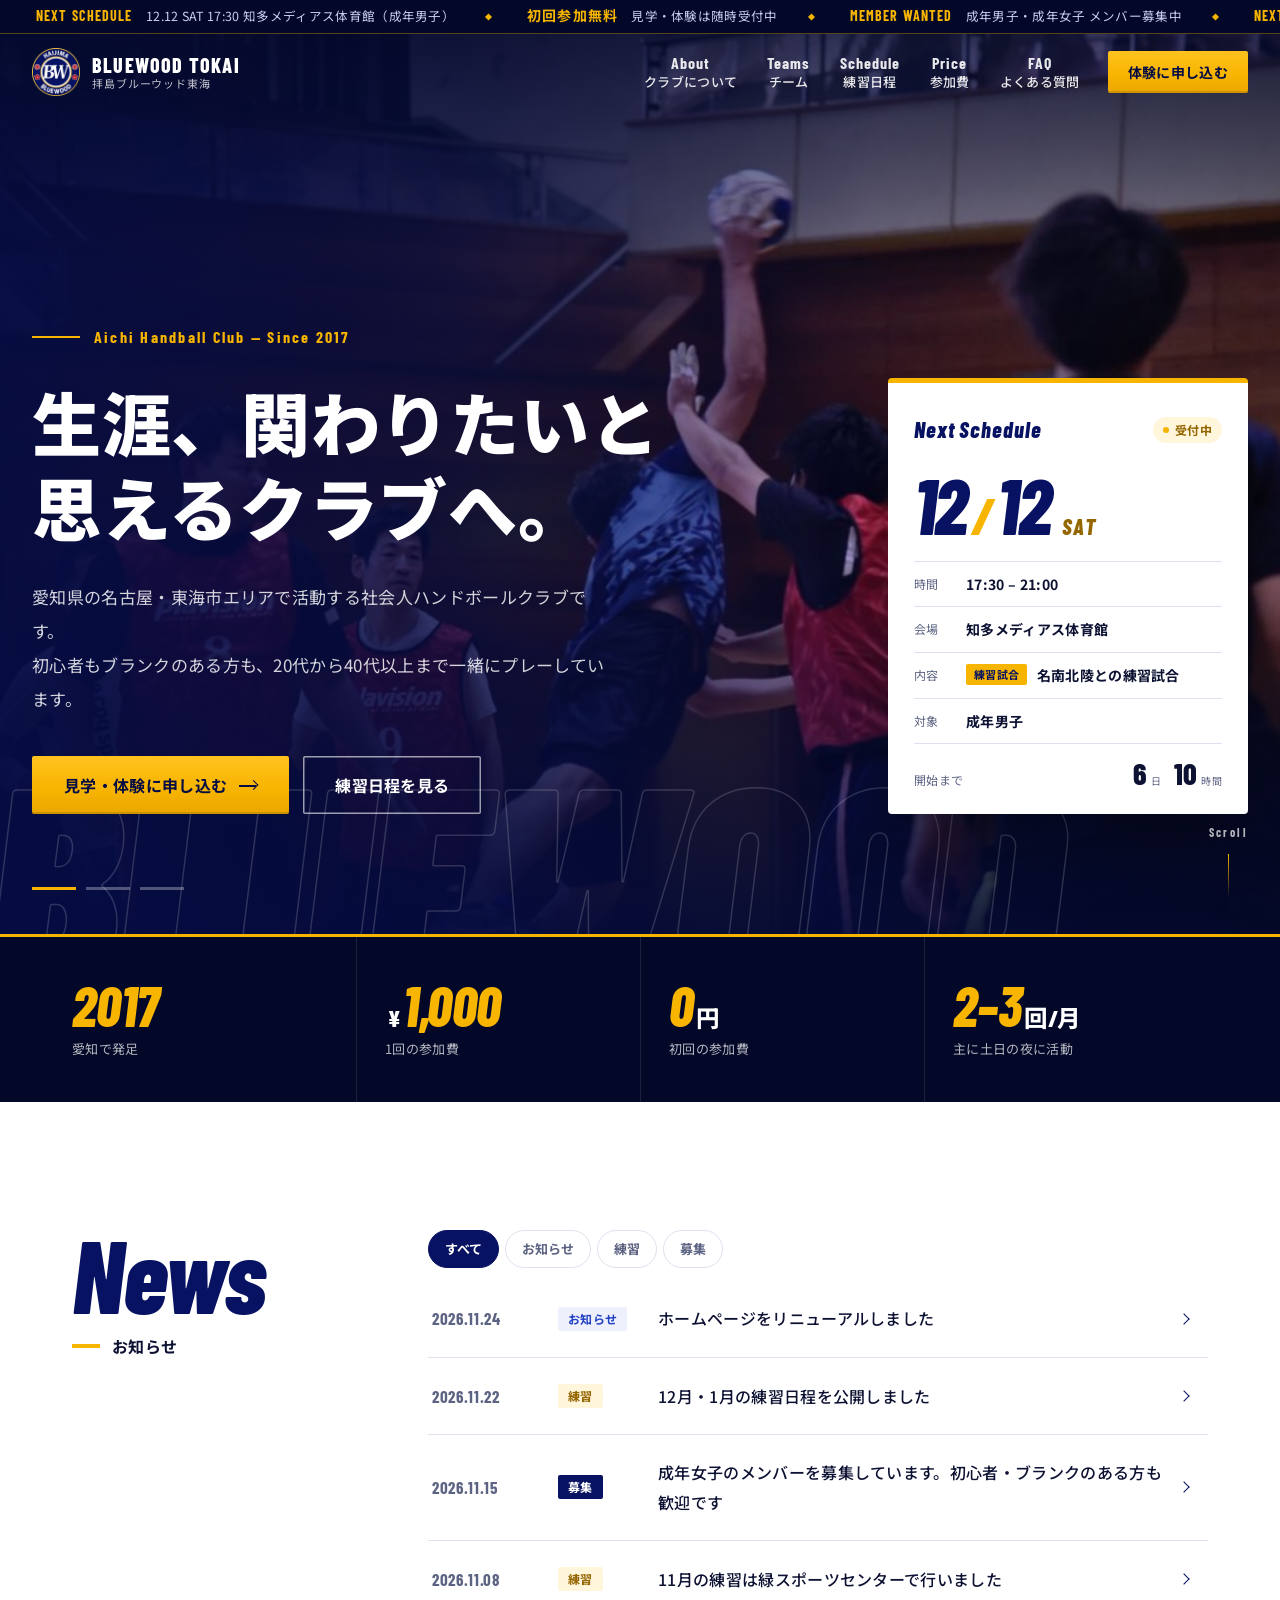
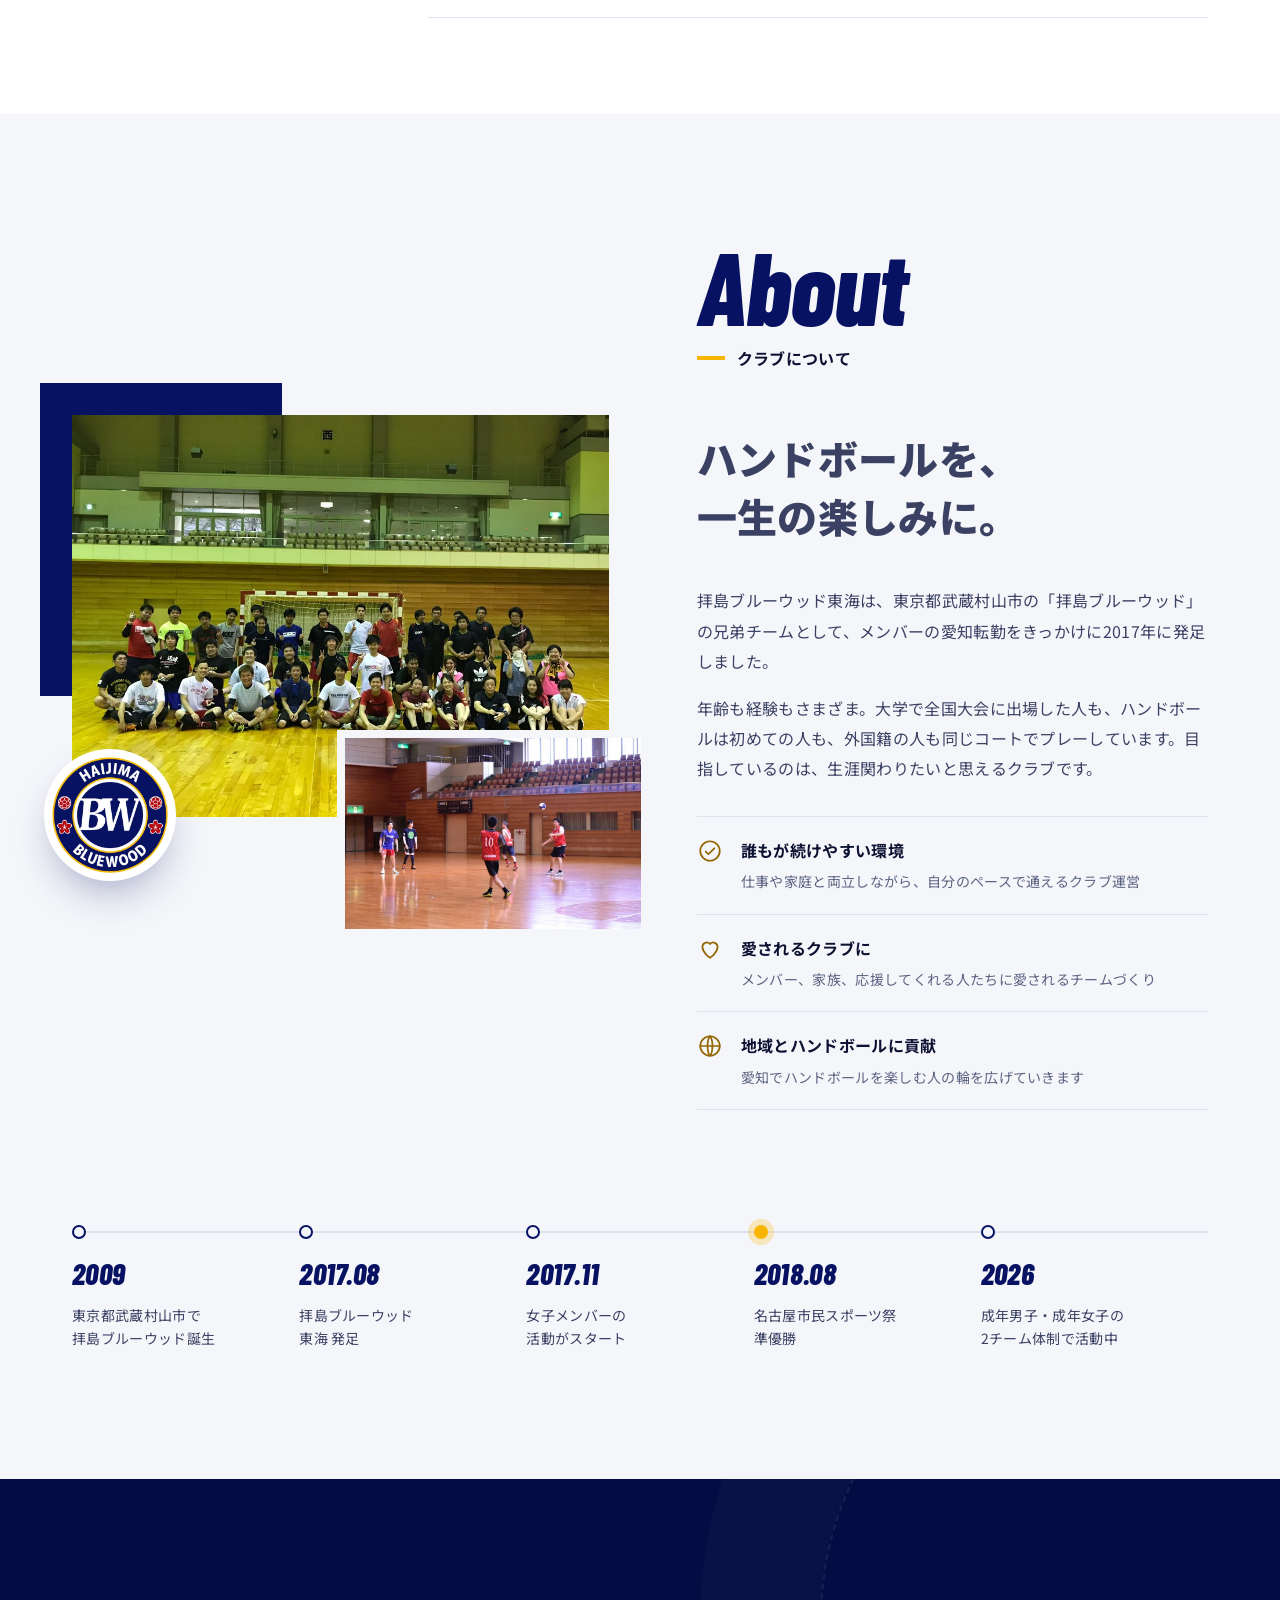
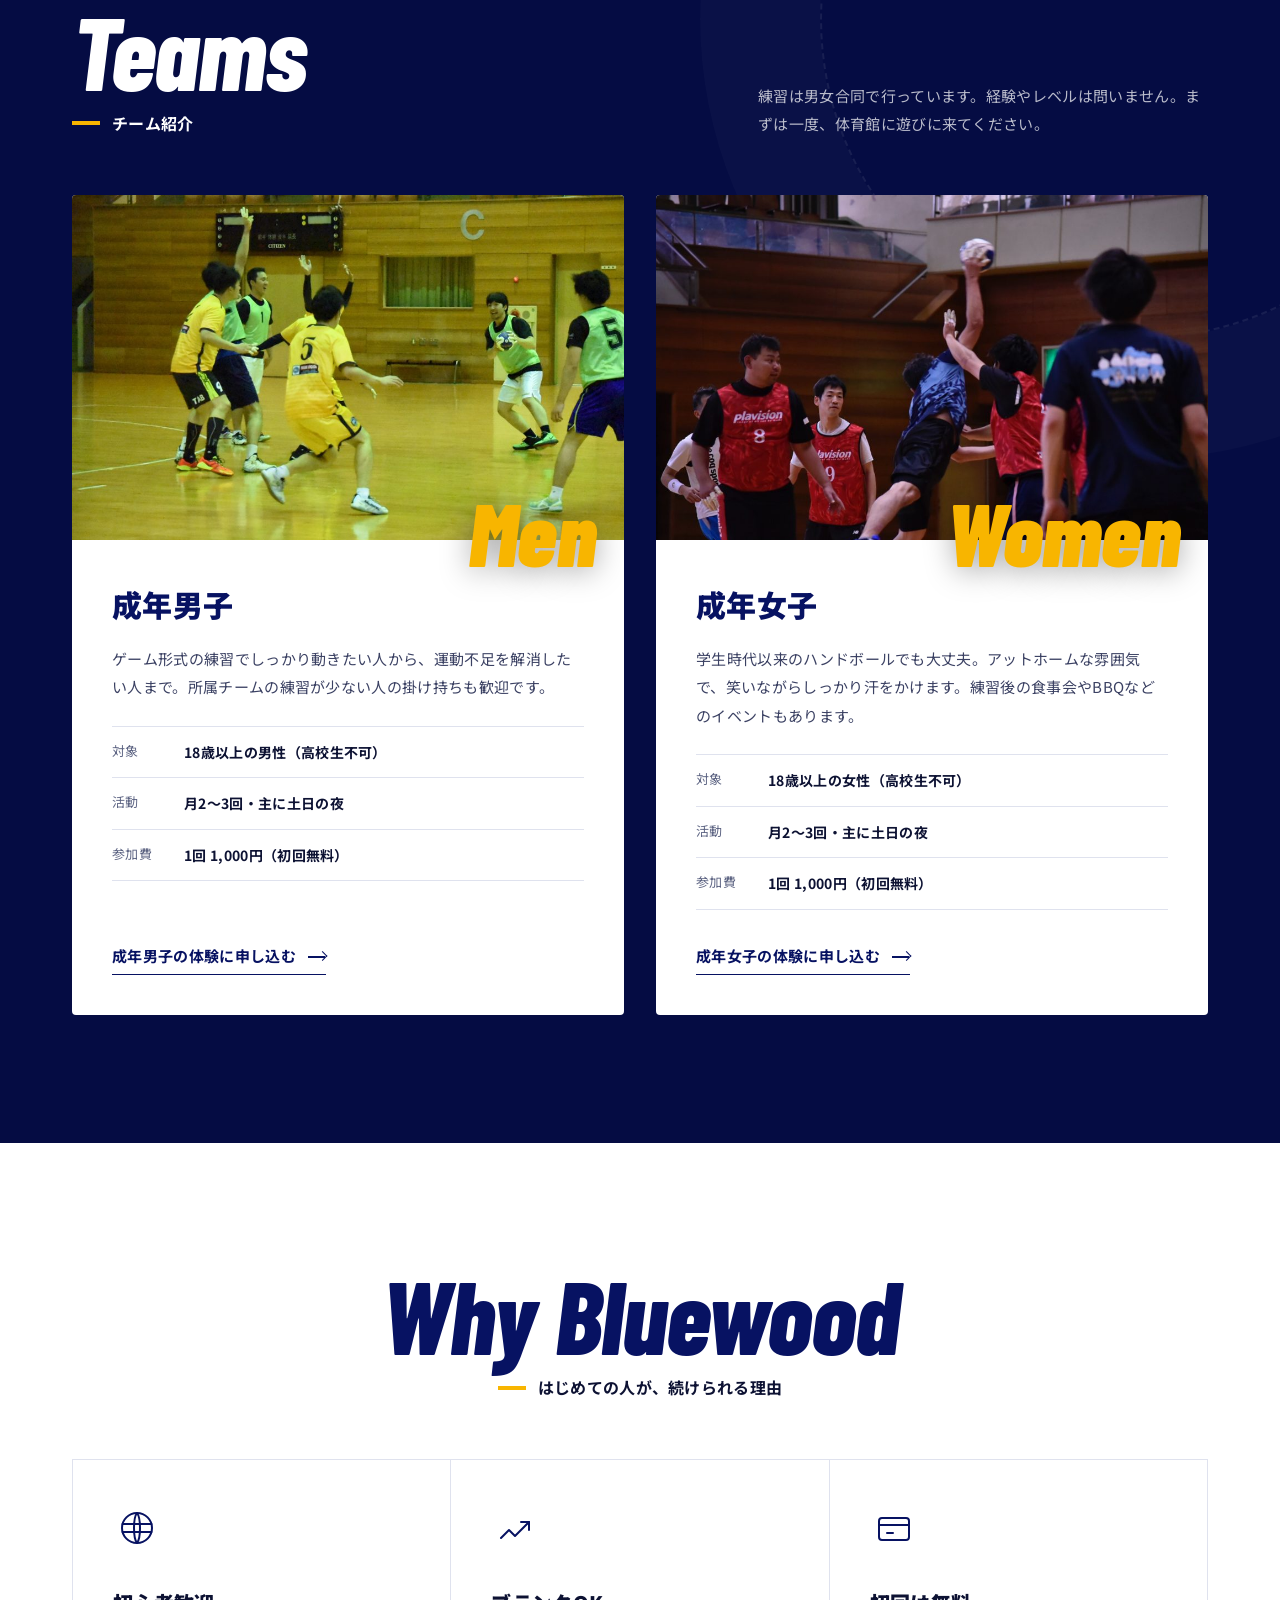
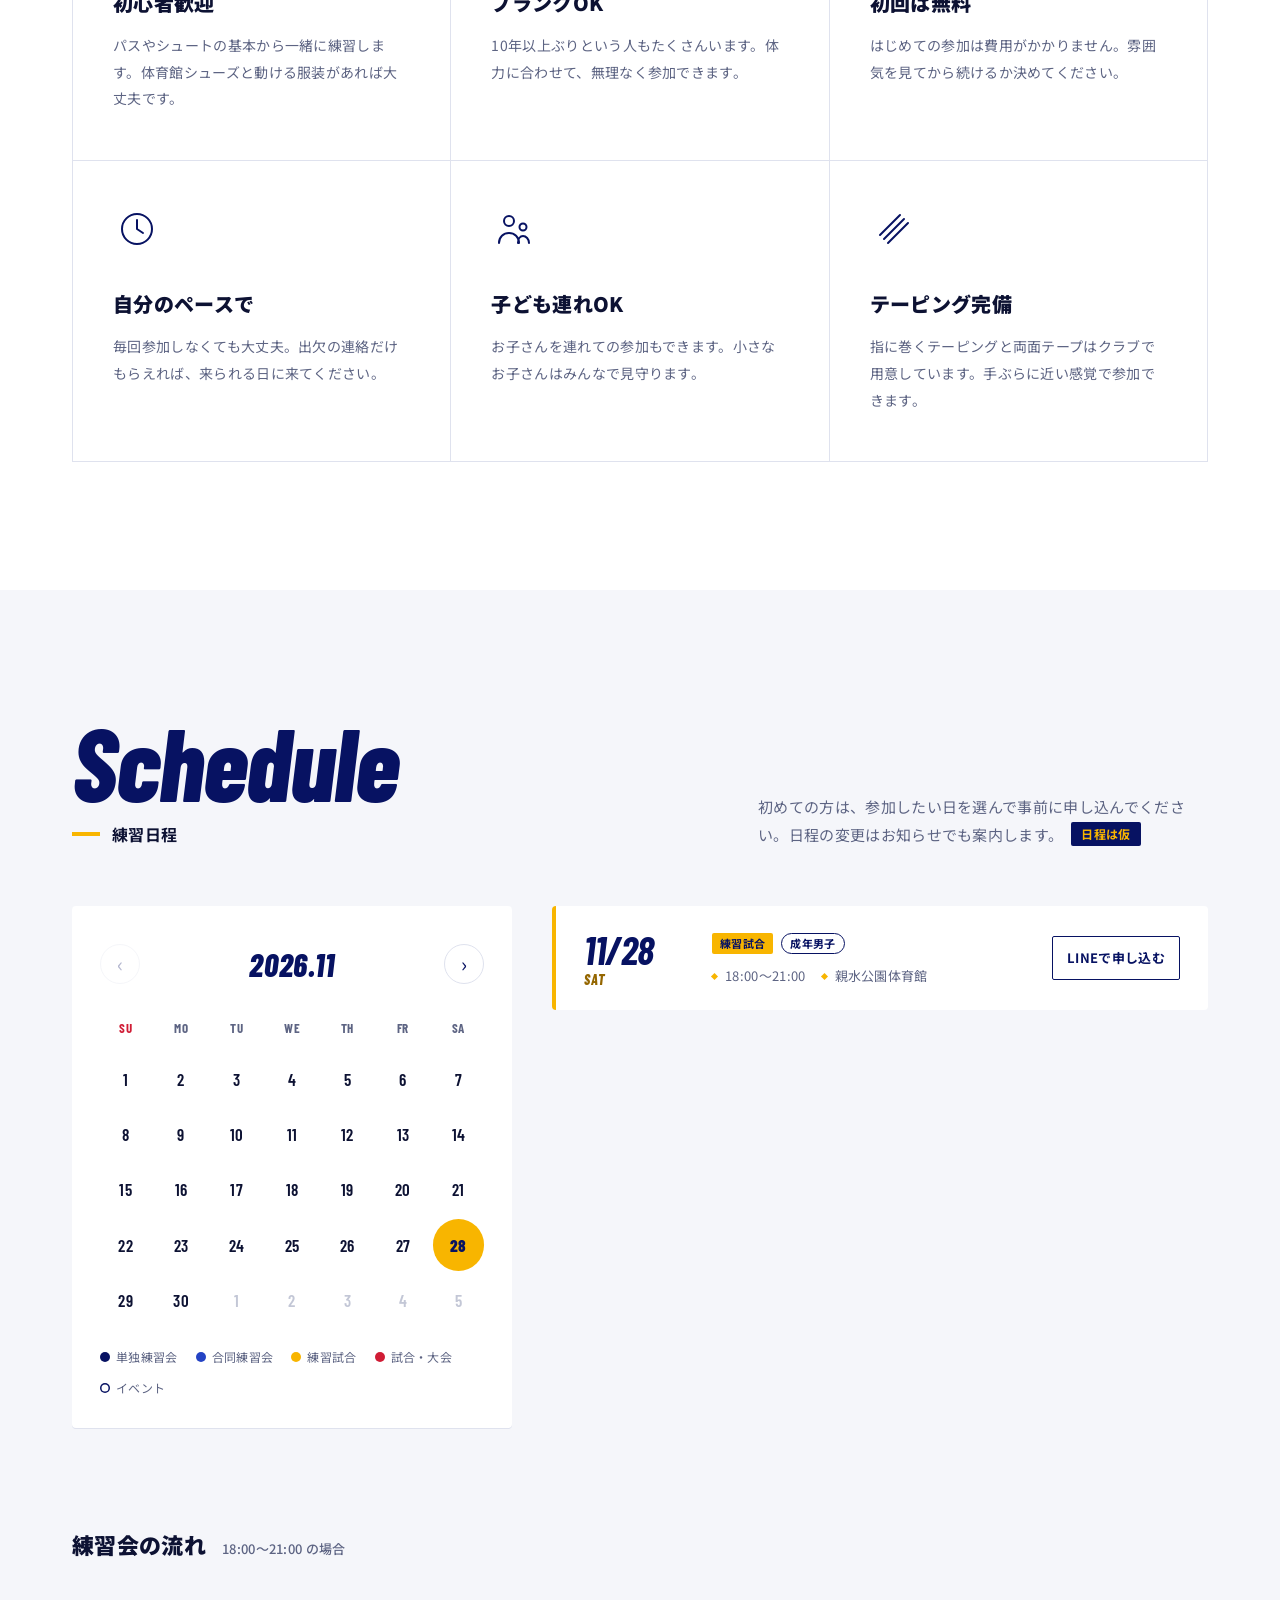
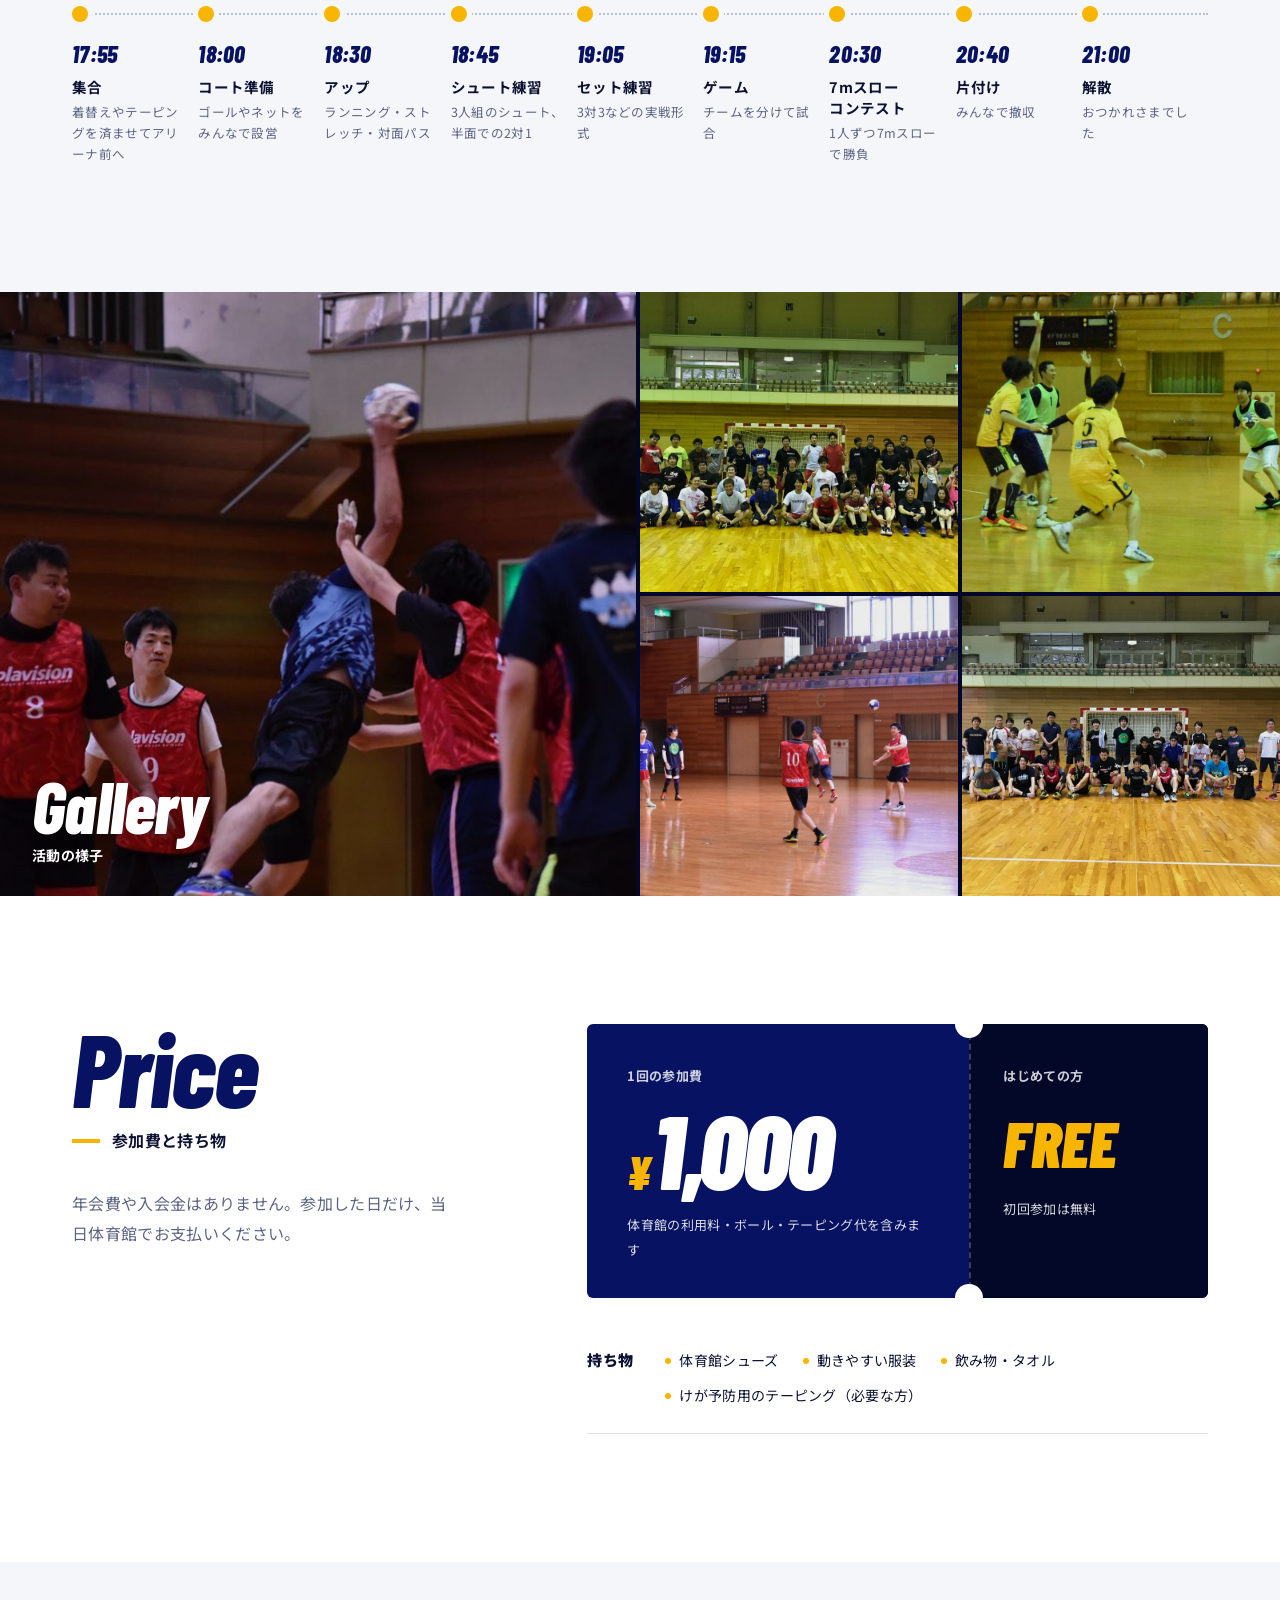
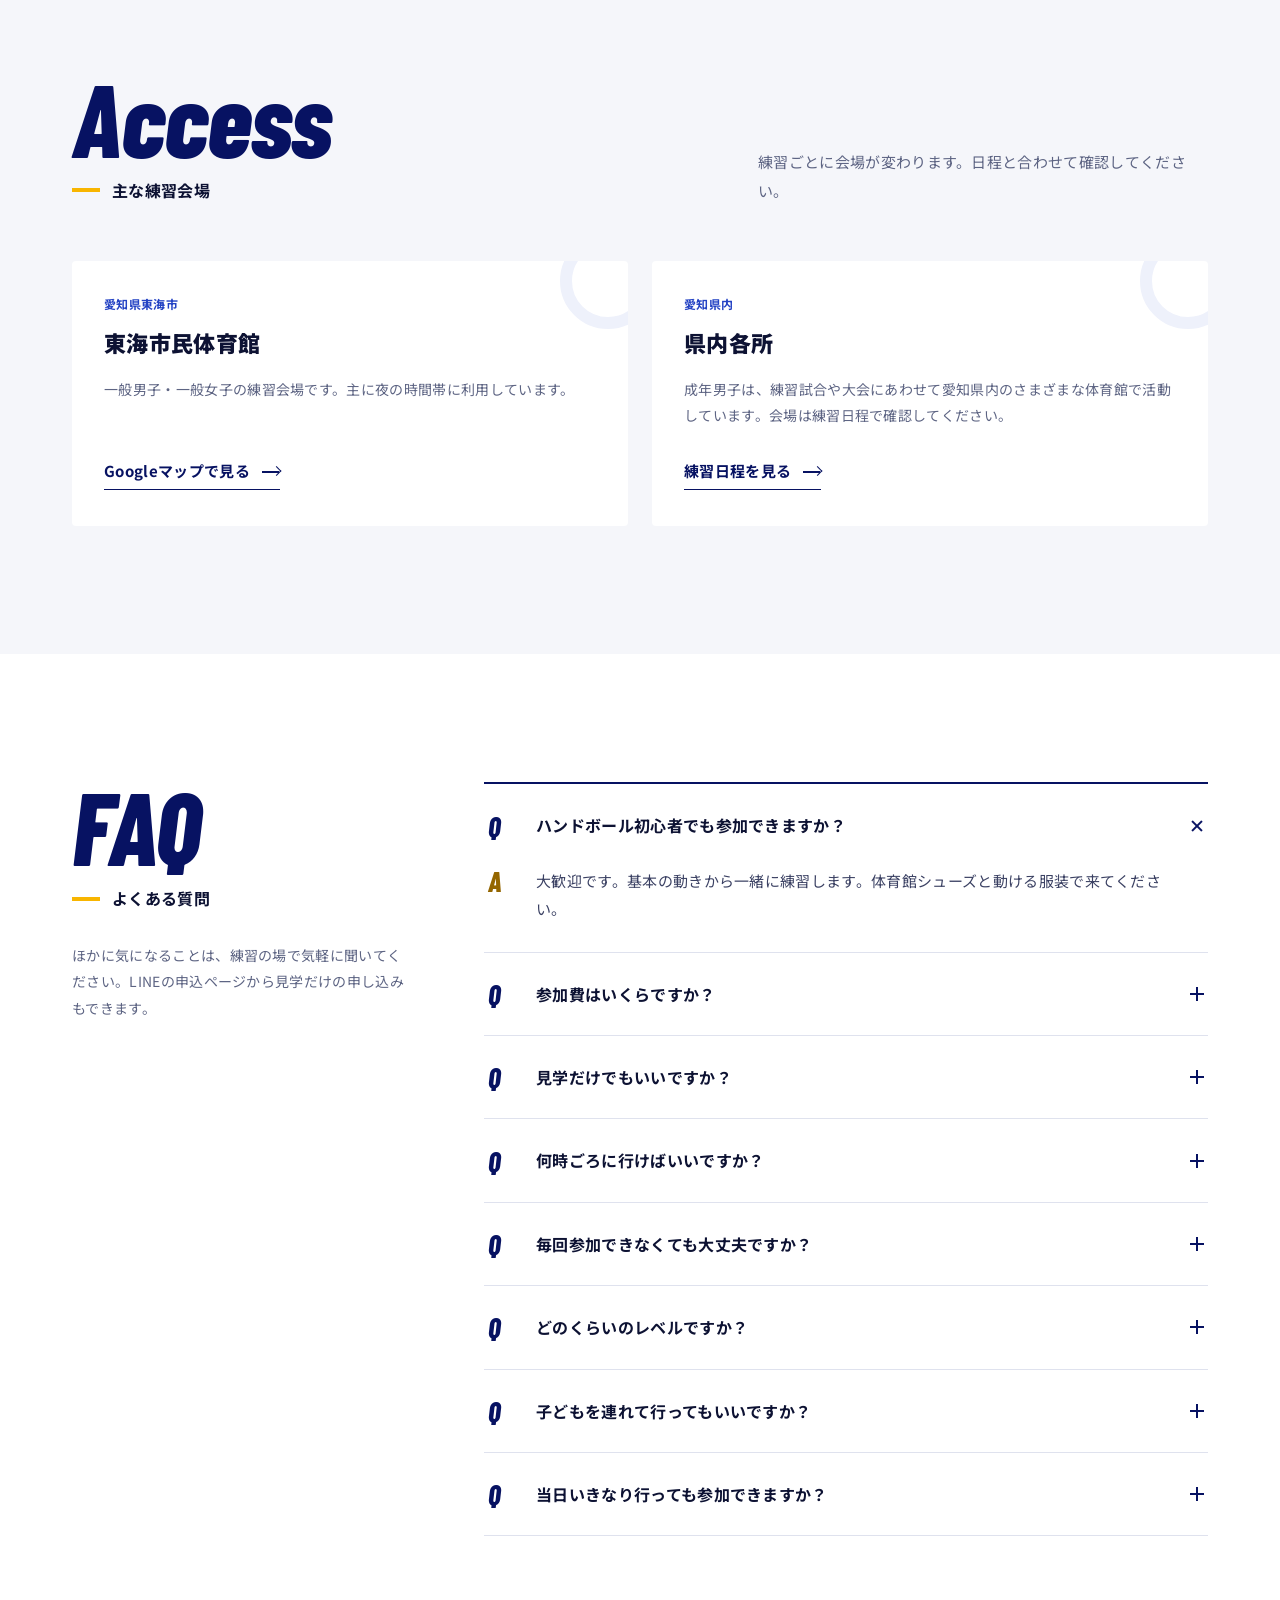
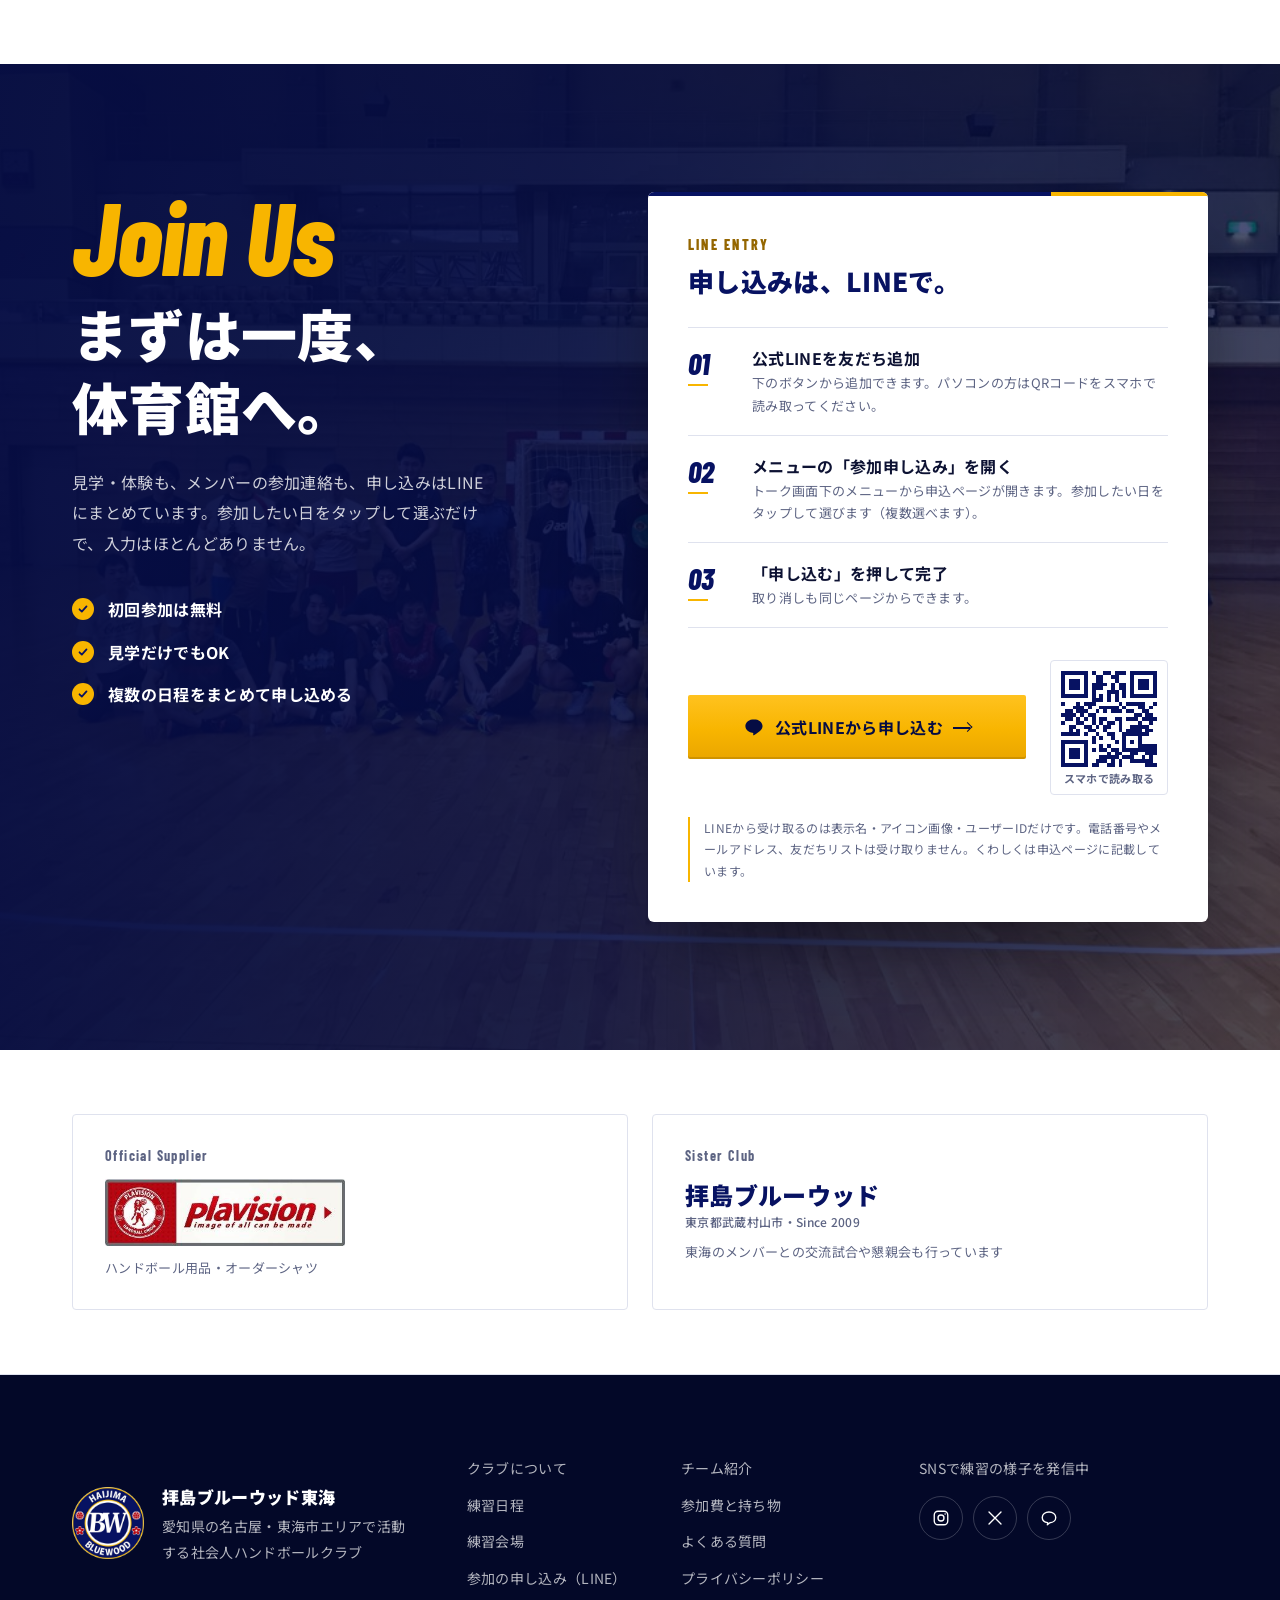
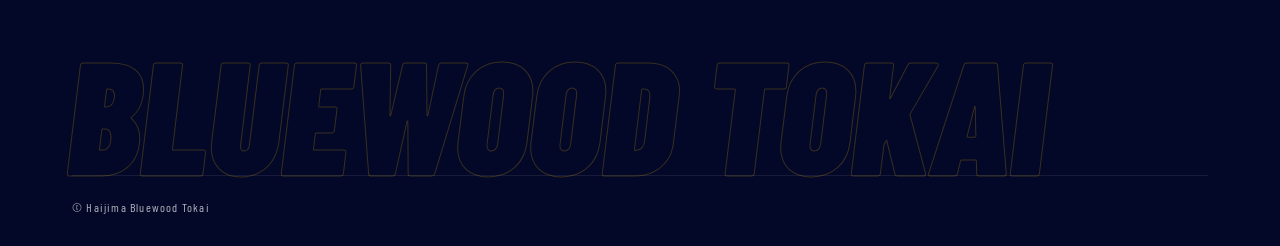
==== commit 91cb35aa: "「1日の流れ」を「練習会の流れ」に変更し、タイムラインを最新の時刻に更新 Co-Authored-By: Claude Opus 5.5 <noreply@anthropic.com> Claude-" ====
--- a/index.html
+++ b/index.html
@@ -318,15 +318,17 @@
     </div>
 
     <div class="day">
-      <h3 class="day__h">練習の1日の流れ <small>18:00〜21:00 の場合</small></h3>
+      <h3 class="day__h">練習会の流れ <small>18:00〜21:00 の場合</small></h3>
       <ol class="day__flow">
-        <li><time>17:30</time><b>集合</b><span>着替えやテーピングを済ませてアリーナ前へ</span></li>
+        <li><time>17:55</time><b>集合</b><span>着替えやテーピングを済ませてアリーナ前へ</span></li>
         <li><time>18:00</time><b>コート準備</b><span>ゴールやネットをみんなで設営</span></li>
-        <li><time>18:15</time><b>アップ</b><span>ランニング・ストレッチ・対面パス</span></li>
+        <li><time>18:30</time><b>アップ</b><span>ランニング・ストレッチ・対面パス</span></li>
         <li><time>18:45</time><b>シュート練習</b><span>3人組のシュート、半面での2対1</span></li>
-        <li><time>19:30</time><b>セット練習</b><span>3対3などの実戦形式</span></li>
-        <li><time>20:15</time><b>ゲーム</b><span>チームを分けて試合。最後に7mスローコンテスト</span></li>
-        <li><time>21:00</time><b>片付け・解散</b><span>みんなで撤収して終了</span></li>
+        <li><time>19:05</time><b>セット練習</b><span>3対3などの実戦形式</span></li>
+        <li><time>19:15</time><b>ゲーム</b><span>チームを分けて試合</span></li>
+        <li><time>20:30</time><b><span class="nb">7mスロー</span><span class="nb">コンテスト</span></b><span>1人ずつ7mスローで勝負</span></li>
+        <li><time>20:40</time><b>片付け</b><span>みんなで撤収</span></li>
+        <li><time>21:00</time><b>解散</b><span>おつかれさまでした</span></li>
       </ol>
     </div>
   </div>
--- a/assets/css/style.css
+++ b/assets/css/style.css
@@ -329,14 +329,15 @@
 .day{margin-top:96px}
 .day__h{font-size:22px;font-weight:900;margin-bottom:32px;display:flex;align-items:baseline;gap:16px;flex-wrap:wrap}
 .day__h small{font-size:13px;color:var(--mute);font-weight:500}
-.day__flow{display:grid;grid-template-columns:repeat(7,1fr);position:relative}
+.day__flow{display:grid;grid-auto-flow:column;grid-auto-columns:1fr;position:relative}
 .day__flow::before{content:"";position:absolute;left:0;right:0;top:15px;border-top:2px dotted #b8bed6}
-.day__flow li{position:relative;padding:44px 14px 0 0}
+.day__flow li{position:relative;padding:44px 12px 0 0}
 .day__flow li::before{content:"";position:absolute;left:0;top:8px;width:16px;height:16px;border-radius:50%;background:var(--gold);box-shadow:0 0 0 5px var(--paper)}
 .day__flow time{font-family:var(--en);font-weight:800;font-style:italic;font-size:24px;color:var(--navy);display:block;line-height:1}
-.day__flow b{display:block;margin-top:10px;font-size:15px}
+.day__flow b{display:block;margin-top:10px;font-size:14.5px;line-height:1.45;word-break:keep-all;overflow-wrap:anywhere}
+.day__flow b .nb{display:inline-block;font-size:inherit;color:inherit;margin:0;line-height:inherit}
 .day__flow span{display:block;font-size:12.5px;color:var(--mute);line-height:1.7;margin-top:4px}
-@media (max-width:960px){.day__flow{grid-template-columns:1fr}.day__flow::before{left:7px;right:auto;top:0;bottom:0;border-top:0;border-left:2px dotted #b8bed6}.day__flow li{padding:0 0 24px 40px;display:grid;grid-template-columns:64px 1fr;column-gap:16px}.day__flow li::before{top:2px}.day__flow time{grid-row:1/3;font-size:20px}.day__flow b{margin-top:0}}
+@media (max-width:1080px){.day__flow{grid-auto-flow:row;grid-template-columns:1fr}.day__flow::before{left:7px;right:auto;top:0;bottom:0;border-top:0;border-left:2px dotted #b8bed6}.day__flow li{padding:0 0 24px 40px;display:grid;grid-template-columns:64px 1fr;column-gap:16px}.day__flow li::before{top:2px}.day__flow time{grid-row:1/3;font-size:20px}.day__flow b{margin-top:0}}
 
 /* ---------- gallery ---------- */
 .gallery{position:relative;background:var(--navy-950)}
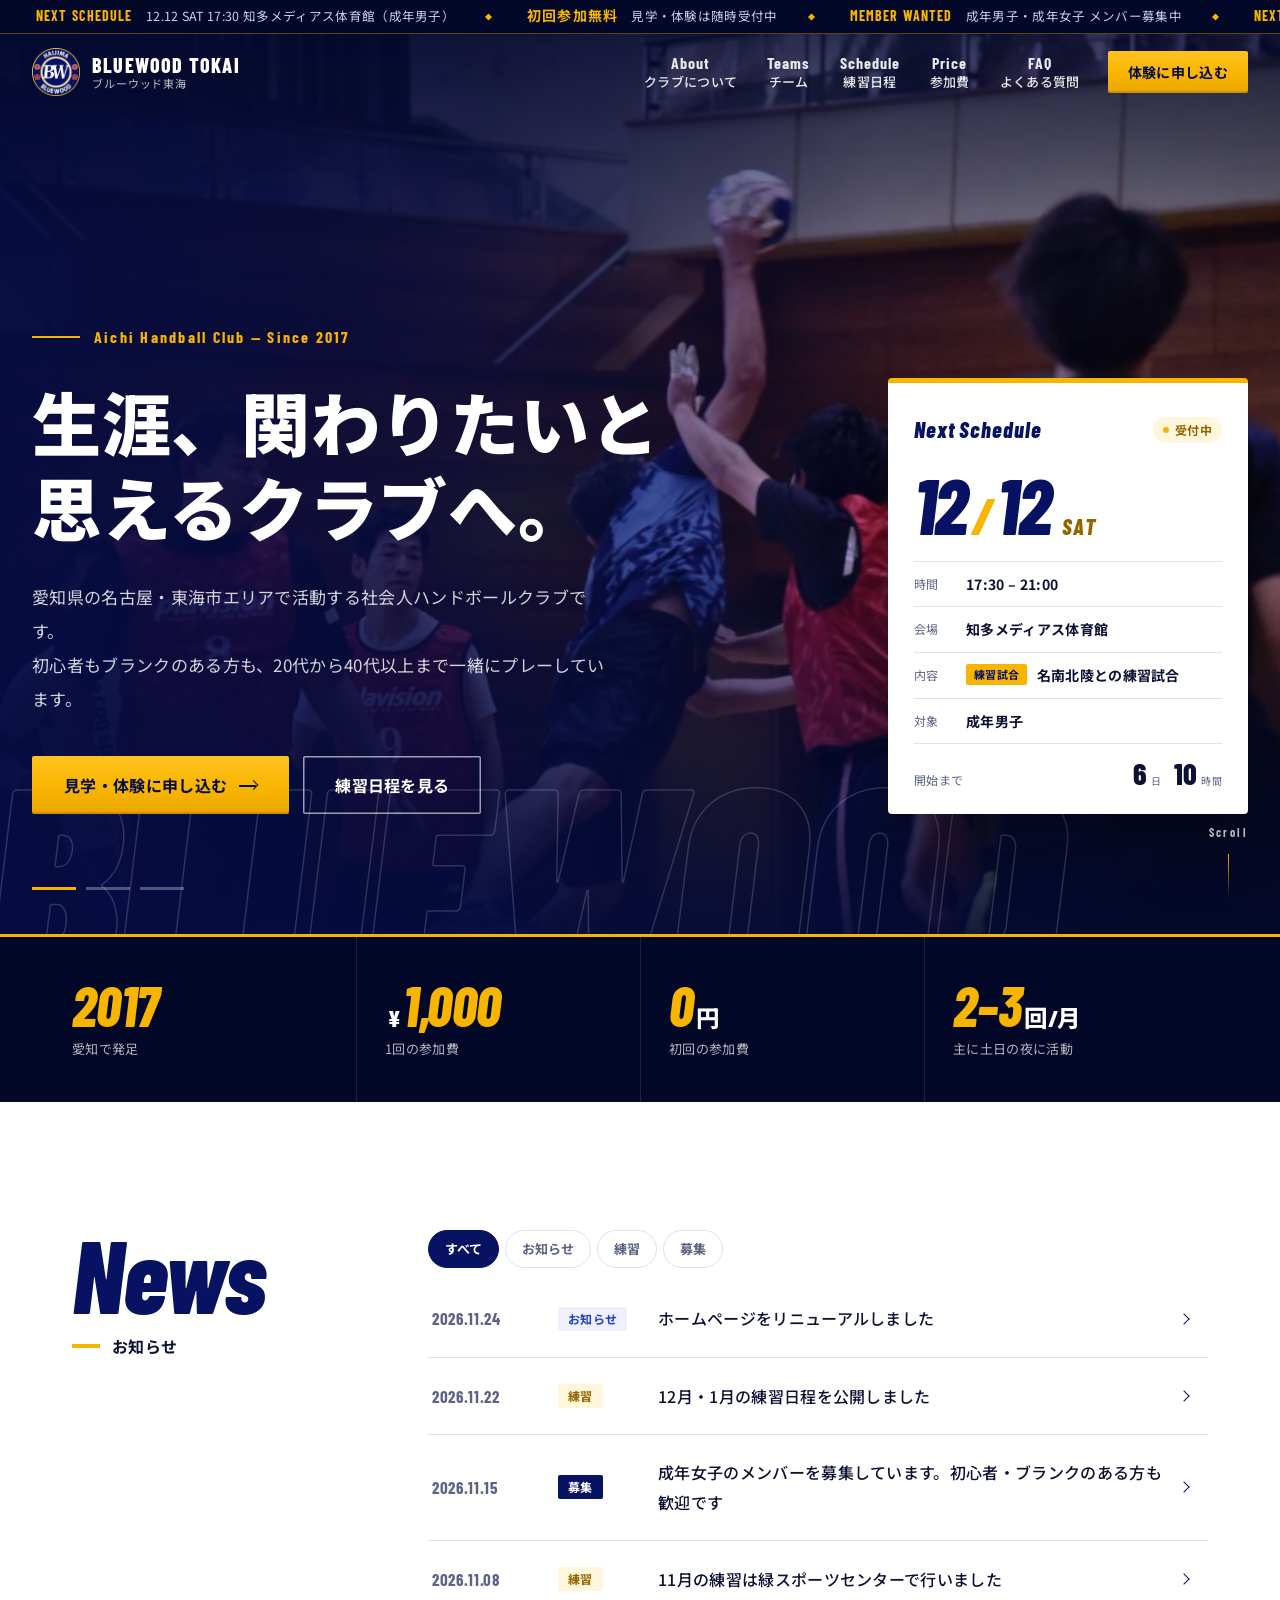
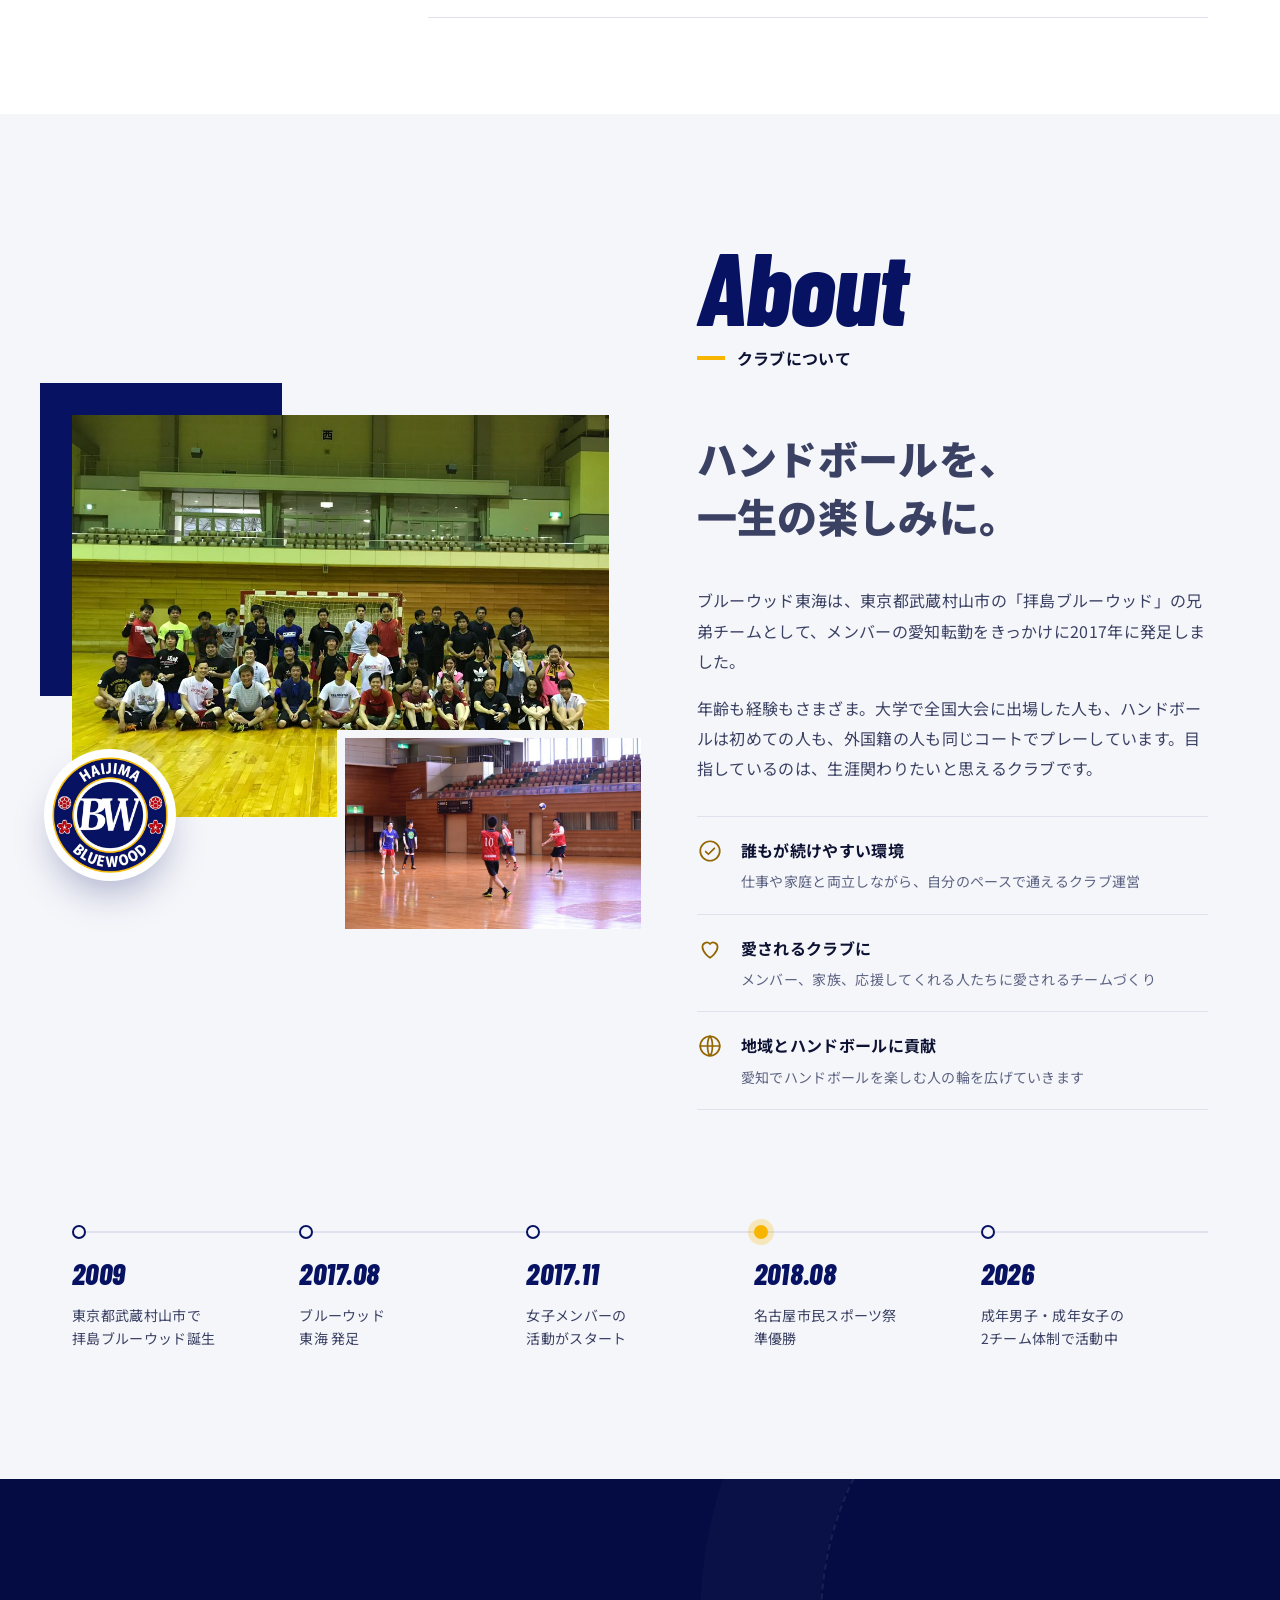
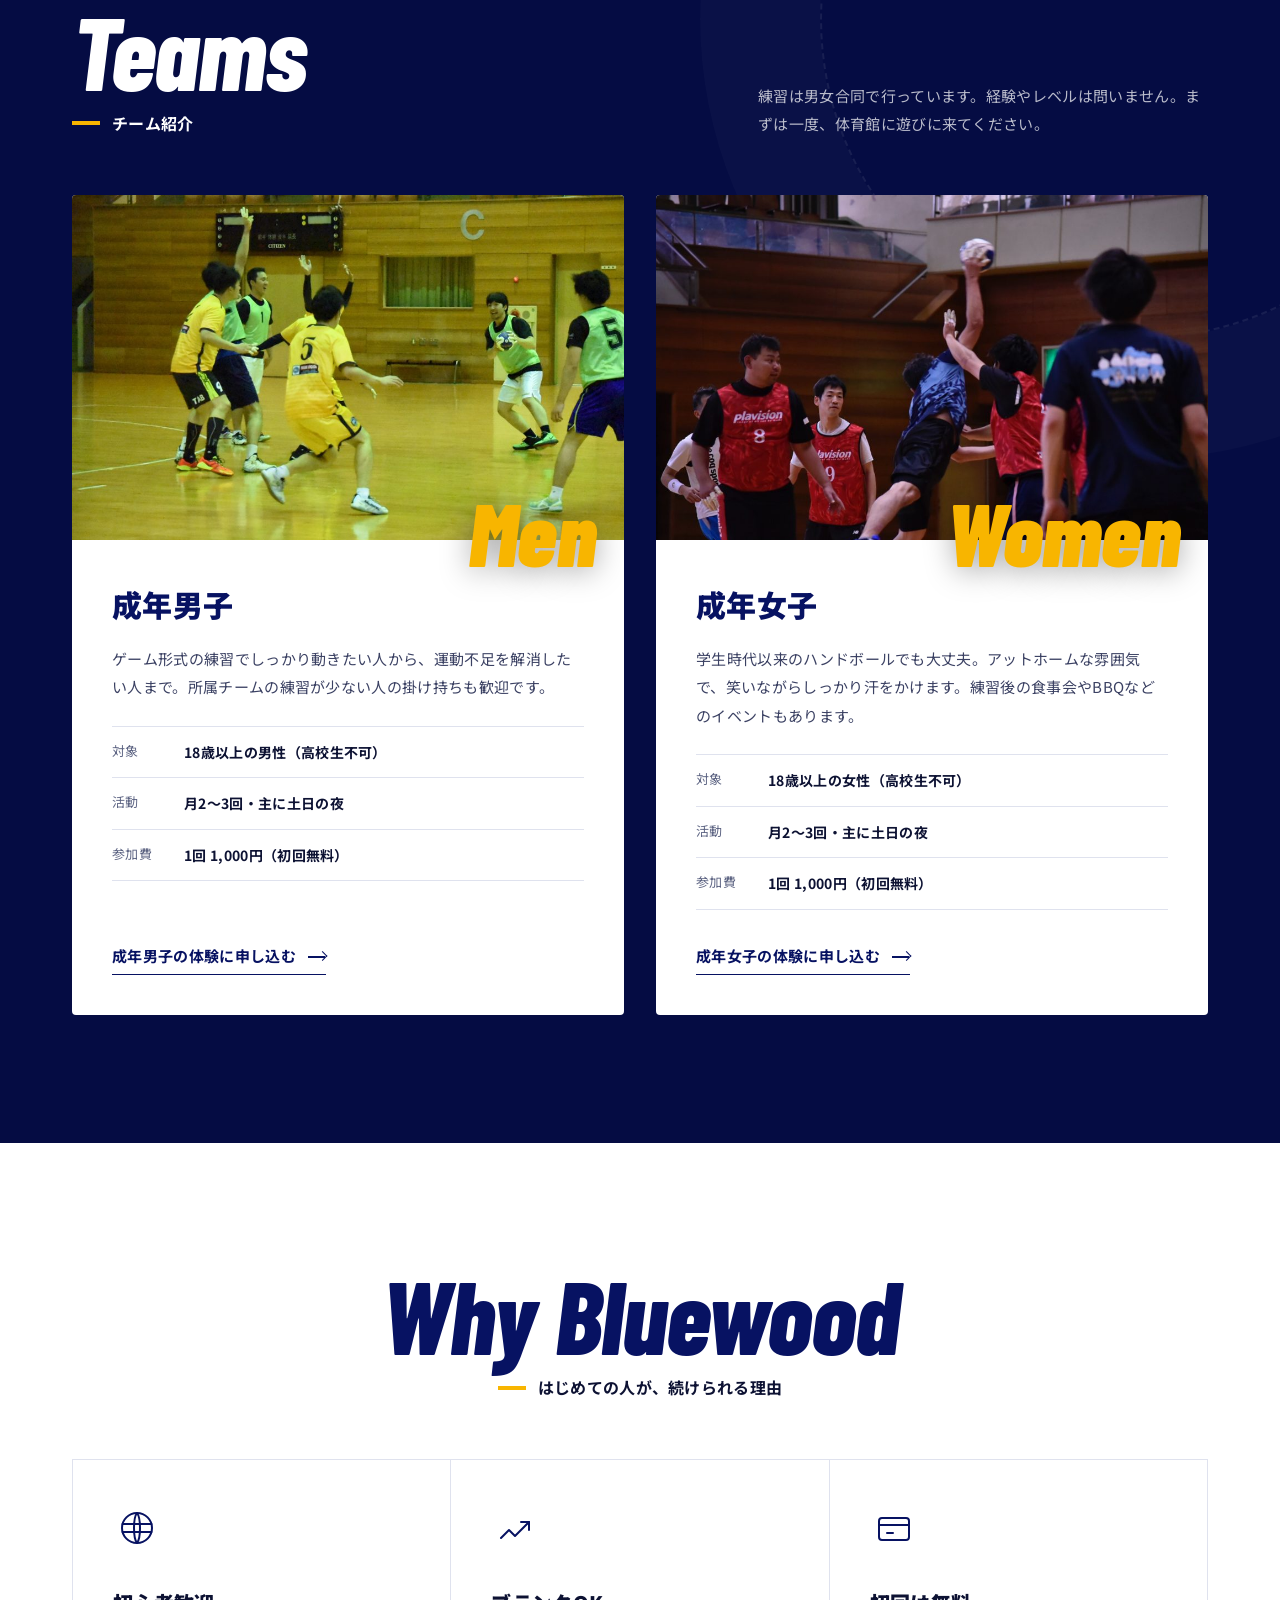
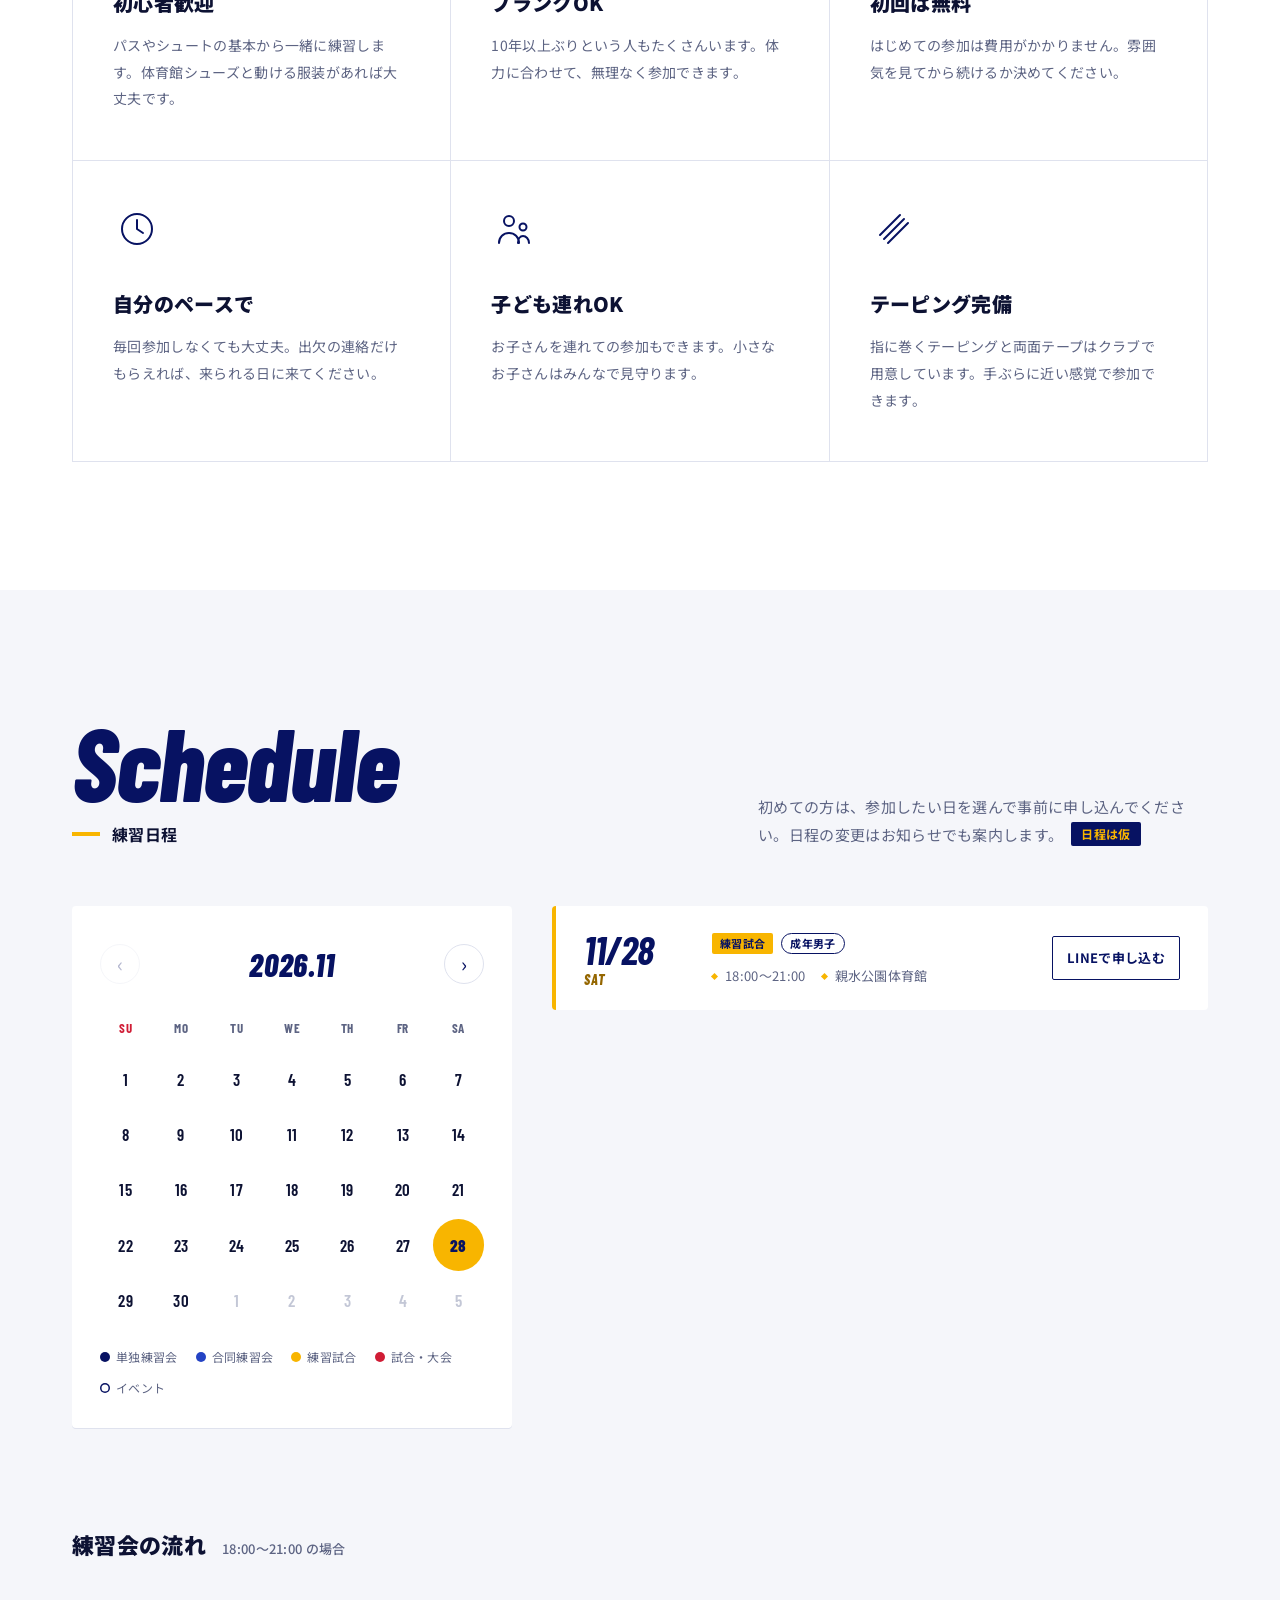
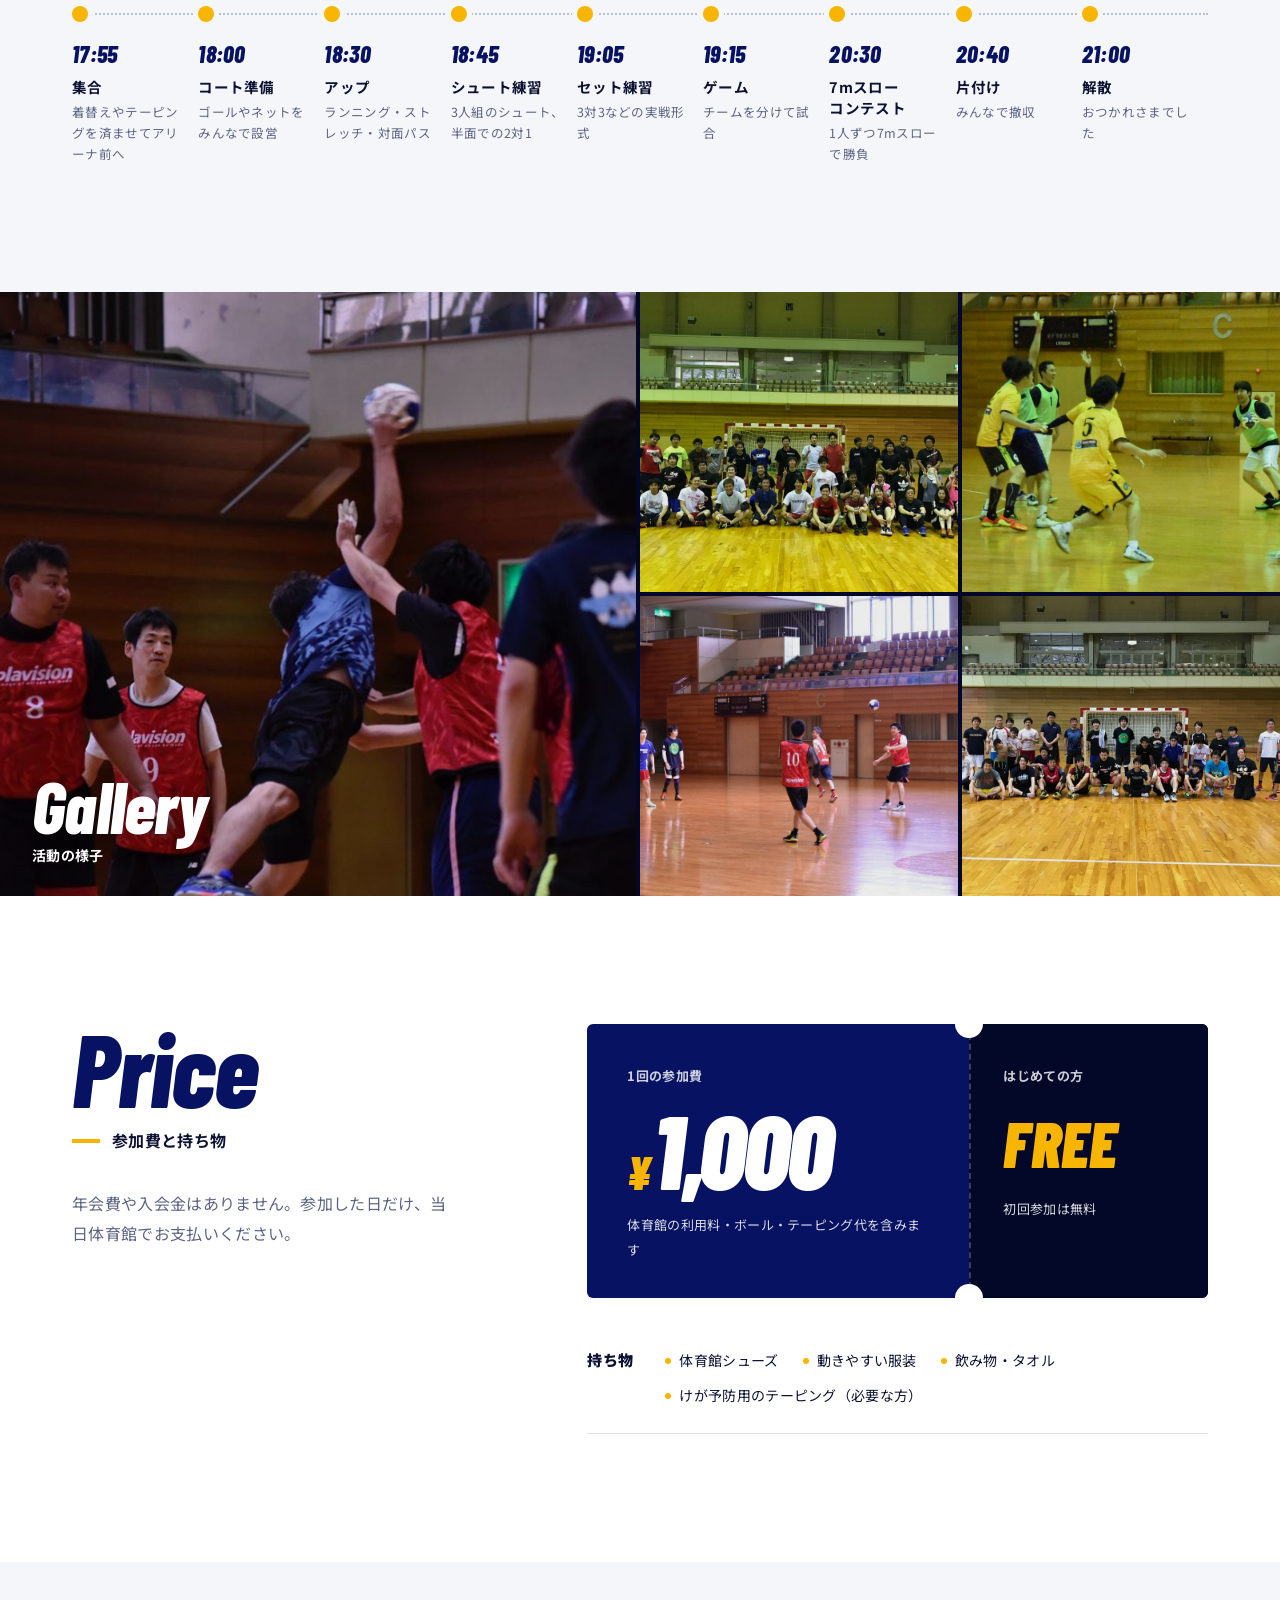
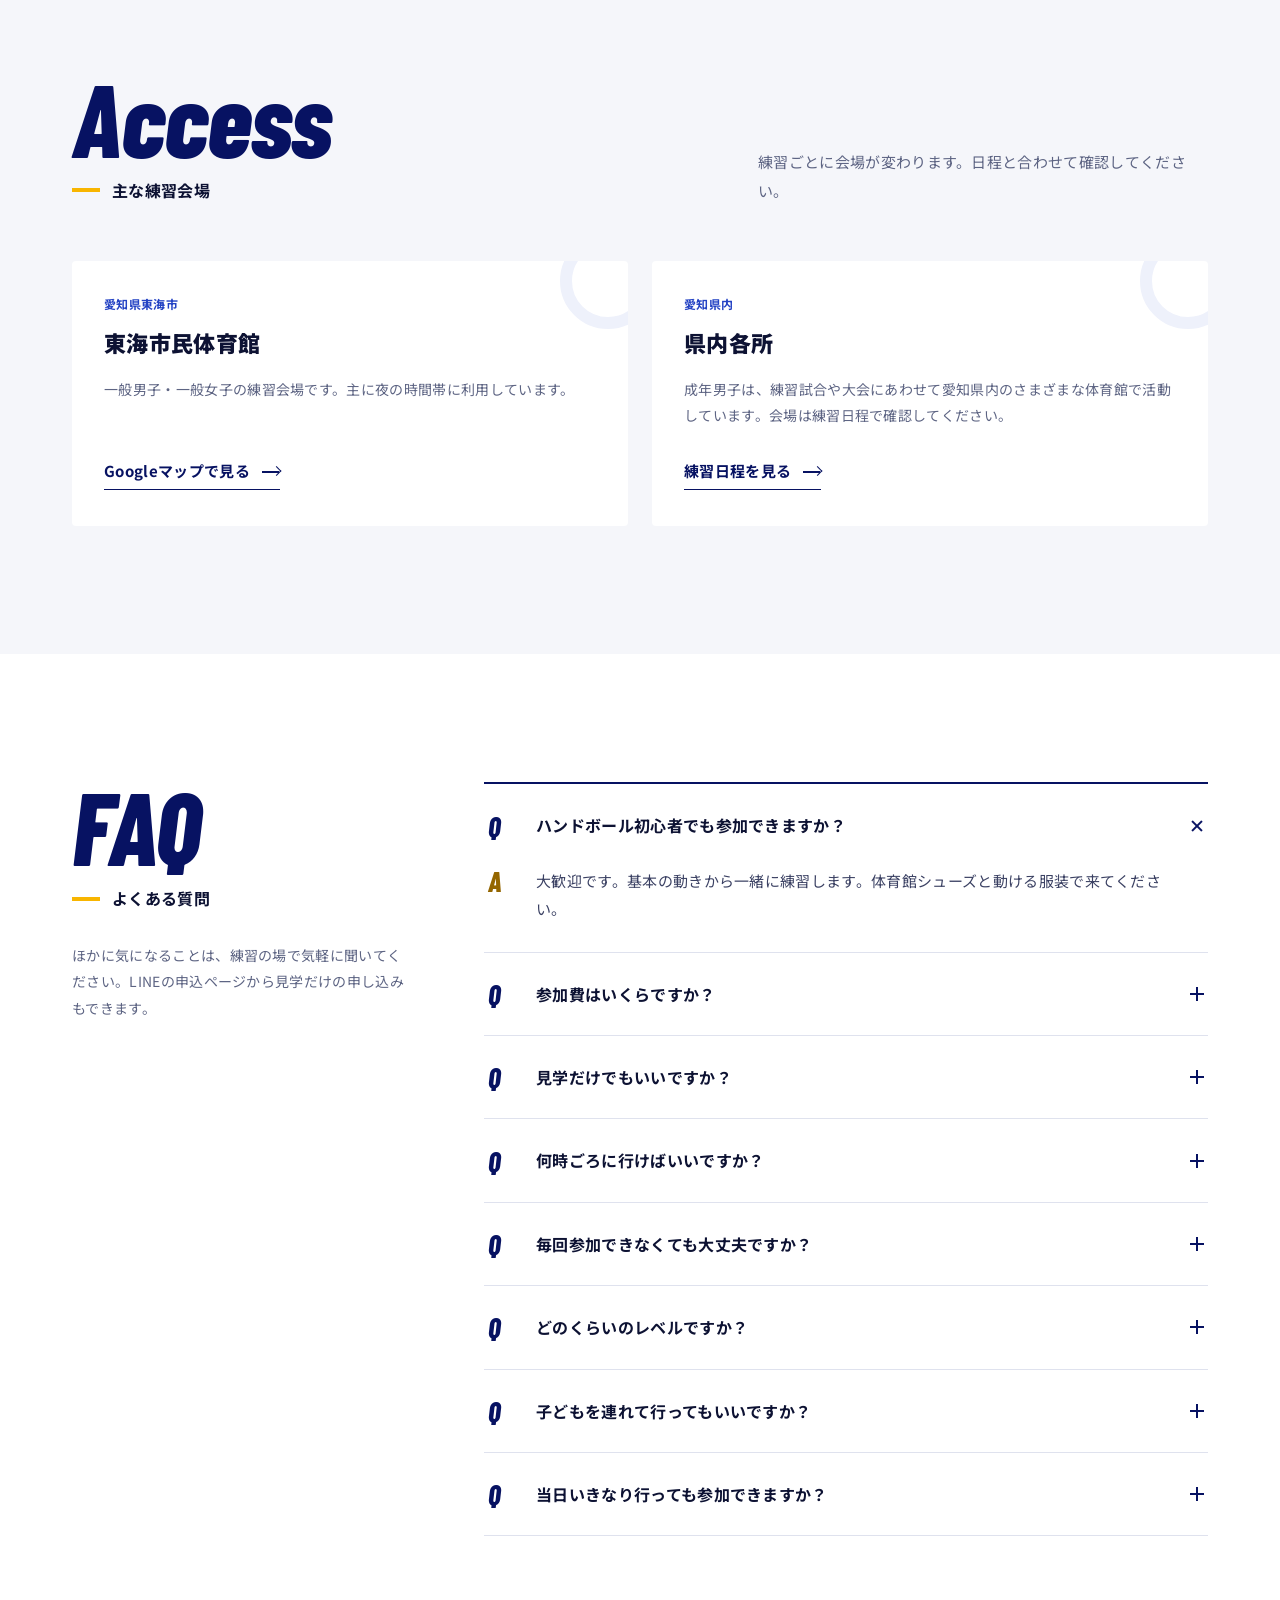
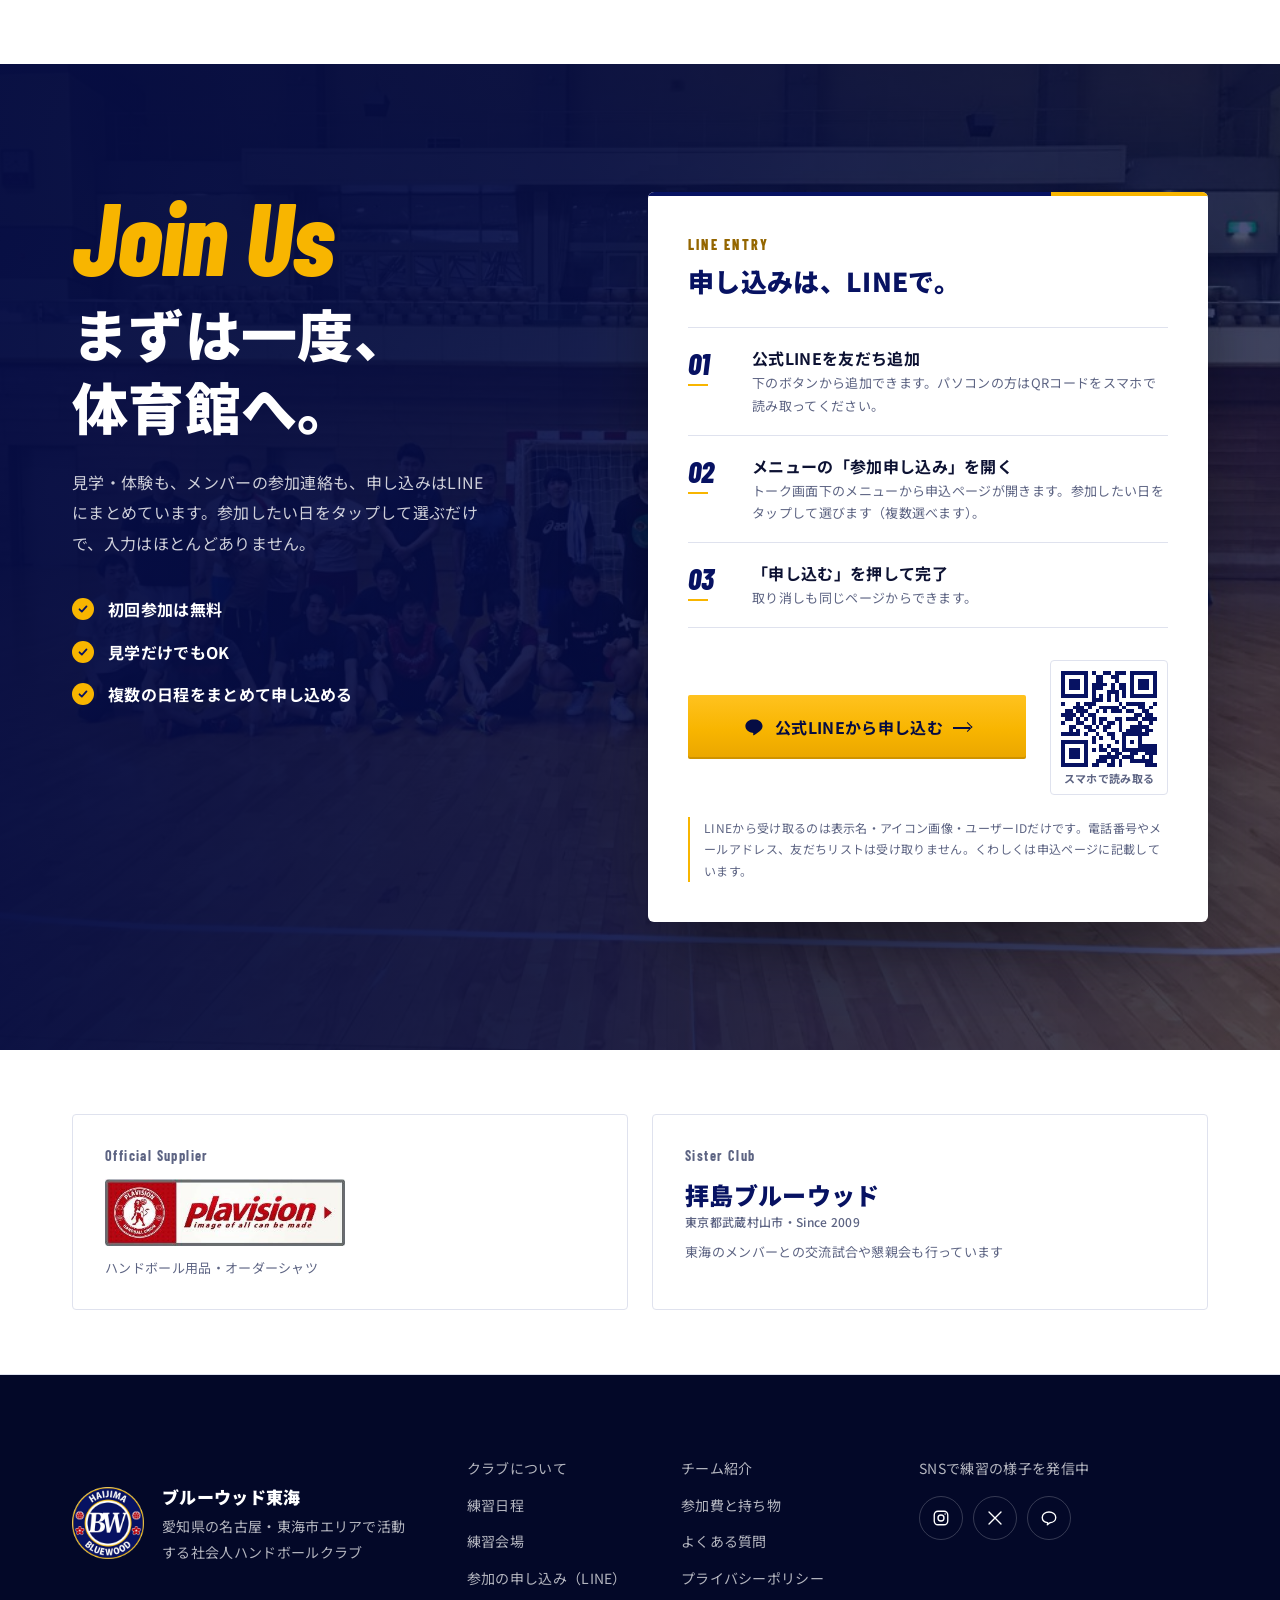
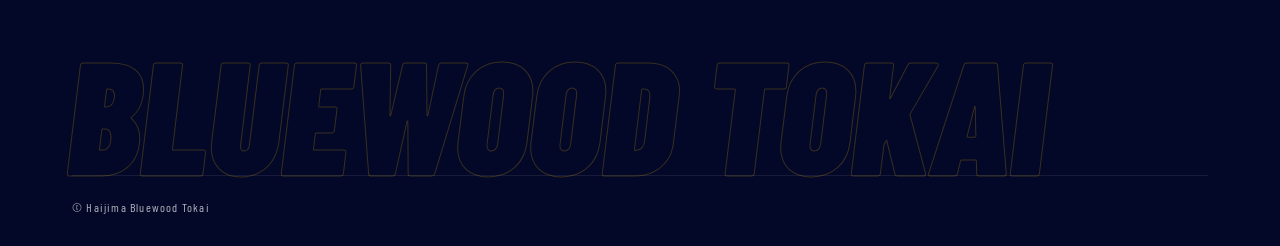
==== commit b679947e: "クラブ名表記を「ブルーウッド東海」に統一 本体クラブ「拝島ブルーウッド」の表記はそのまま。構造化データの alternateName には旧名称を検索用に残す。  Co-Authored-By: Cl" ====
--- a/index.html
+++ b/index.html
@@ -3,19 +3,19 @@
 <head>
 <meta charset="utf-8">
 <meta name="viewport" content="width=device-width, initial-scale=1">
-<title>拝島ブルーウッド東海｜愛知・名古屋・東海市の社会人ハンドボールクラブ</title>
-<meta name="description" content="愛知県の名古屋・東海市エリアで活動する社会人ハンドボールクラブ「拝島ブルーウッド東海」。成年男子・成年女子のメンバー募集中。初心者・ブランクのある方も歓迎、参加費1回1,000円・初回無料。見学・体験はLINEから申し込めます。">
+<title>ブルーウッド東海｜愛知・名古屋・東海市の社会人ハンドボールクラブ</title>
+<meta name="description" content="愛知県の名古屋・東海市エリアで活動する社会人ハンドボールクラブ「ブルーウッド東海」。成年男子・成年女子のメンバー募集中。初心者・ブランクのある方も歓迎、参加費1回1,000円・初回無料。見学・体験はLINEから申し込めます。">
 <link rel="canonical" href="https://bw-tokai.github.io/homepage/">
 <meta property="og:type" content="website">
 <meta property="og:locale" content="ja_JP">
-<meta property="og:site_name" content="拝島ブルーウッド東海">
+<meta property="og:site_name" content="ブルーウッド東海">
 <meta property="og:url" content="https://bw-tokai.github.io/homepage/">
-<meta property="og:title" content="拝島ブルーウッド東海｜愛知・名古屋・東海市の社会人ハンドボールクラブ">
+<meta property="og:title" content="ブルーウッド東海｜愛知・名古屋・東海市の社会人ハンドボールクラブ">
 <meta property="og:description" content="生涯、関わりたいと思えるクラブへ。成年男子・成年女子のメンバー募集中。初心者・ブランクOK、参加費1回1,000円・初回無料。">
 <meta property="og:image" content="https://bw-tokai.github.io/homepage/assets/img/action-2.jpg">
 <meta property="og:image:width" content="1000">
 <meta property="og:image:height" content="666">
-<meta property="og:image:alt" content="拝島ブルーウッド東海の練習でシュートを打つ選手">
+<meta property="og:image:alt" content="ブルーウッド東海の練習でシュートを打つ選手">
 <meta name="twitter:card" content="summary_large_image">
 <meta name="theme-color" content="#071262">
 <link rel="icon" href="assets/img/favicon.png">
@@ -30,8 +30,8 @@
     {
       "@type": "SportsTeam",
       "@id": "https://bw-tokai.github.io/homepage/#club",
-      "name": "拝島ブルーウッド東海",
-      "alternateName": ["BLUEWOOD TOKAI", "拝島BW東海", "拝島ブルーウッド＠名古屋"],
+      "name": "ブルーウッド東海",
+      "alternateName": ["BLUEWOOD TOKAI", "BW東海", "拝島ブルーウッド東海", "拝島ブルーウッド＠名古屋"],
       "sport": "ハンドボール",
       "description": "愛知県の名古屋・東海市エリアで活動する社会人ハンドボールクラブ。成年男子・成年女子の2チーム。初心者・ブランクのある方も歓迎。参加費1回1,000円、初回無料。",
       "url": "https://bw-tokai.github.io/homepage/",
@@ -51,7 +51,7 @@
     {
       "@type": "WebSite",
       "@id": "https://bw-tokai.github.io/homepage/#website",
-      "name": "拝島ブルーウッド東海",
+      "name": "ブルーウッド東海",
       "url": "https://bw-tokai.github.io/homepage/",
       "inLanguage": "ja",
       "publisher": {"@id": "https://bw-tokai.github.io/homepage/#club"}
@@ -90,9 +90,9 @@
 
 <header class="header" id="header">
   <div class="header__inner">
-    <a class="logo" href="#top" aria-label="拝島ブルーウッド東海 トップへ">
+    <a class="logo" href="#top" aria-label="ブルーウッド東海 トップへ">
       <img src="assets/img/emblem.png" alt="" width="48" height="48">
-      <span class="logo__text"><span class="logo__en">BLUEWOOD TOKAI</span><span class="logo__ja">拝島ブルーウッド東海</span></span>
+      <span class="logo__text"><span class="logo__en">BLUEWOOD TOKAI</span><span class="logo__ja">ブルーウッド東海</span></span>
     </a>
     <nav class="gnav" aria-label="メインメニュー">
       <a href="#about"><span>About</span>クラブについて</a>
@@ -216,7 +216,7 @@
         <h2 class="sh__ja">クラブについて</h2>
       </header>
       <p class="about__copy">ハンドボールを、<br>一生の楽しみに。</p>
-      <p>拝島ブルーウッド東海は、東京都武蔵村山市の「拝島ブルーウッド」の兄弟チームとして、メンバーの愛知転勤をきっかけに2017年に発足しました。</p>
+      <p>ブルーウッド東海は、東京都武蔵村山市の「拝島ブルーウッド」の兄弟チームとして、メンバーの愛知転勤をきっかけに2017年に発足しました。</p>
       <p>年齢も経験もさまざま。大学で全国大会に出場した人も、ハンドボールは初めての人も、外国籍の人も同じコートでプレーしています。目指しているのは、生涯関わりたいと思えるクラブです。</p>
       <ul class="mission">
         <li><svg viewBox="0 0 24 24" aria-hidden="true"><circle cx="12" cy="12" r="9"/><path d="M8 12.5l2.5 2.5L16 9.5"/></svg><div><b>誰もが続けやすい環境</b><span>仕事や家庭と両立しながら、自分のペースで通えるクラブ運営</span></div></li>
@@ -229,7 +229,7 @@
   <div class="wrap">
     <ol class="timeline" aria-label="クラブの歩み">
       <li><time>2009</time><p>東京都武蔵村山市で<br>拝島ブルーウッド誕生</p></li>
-      <li><time>2017.08</time><p>拝島ブルーウッド<br>東海 発足</p></li>
+      <li><time>2017.08</time><p>ブルーウッド<br>東海 発足</p></li>
       <li><time>2017.11</time><p>女子メンバーの<br>活動がスタート</p></li>
       <li class="is-hl"><time>2018.08</time><p>名古屋市民スポーツ祭<br>準優勝</p></li>
       <li><time>2026</time><p>成年男子・成年女子の<br>2チーム体制で活動中</p></li>
@@ -474,7 +474,7 @@
     <div class="footer__top">
       <div class="footer__brand">
         <img src="assets/img/emblem.png" alt="" width="72" height="72" loading="lazy">
-        <div><p class="footer__name">拝島ブルーウッド東海</p><p>愛知県の名古屋・東海市エリアで活動する社会人ハンドボールクラブ</p></div>
+        <div><p class="footer__name">ブルーウッド東海</p><p>愛知県の名古屋・東海市エリアで活動する社会人ハンドボールクラブ</p></div>
       </div>
       <nav class="footer__nav" aria-label="フッターメニュー">
         <a href="#about">クラブについて</a><a href="#teams">チーム紹介</a><a href="#schedule">練習日程</a><a href="#price">参加費と持ち物</a><a href="#access">練習会場</a><a href="#faq">よくある質問</a><a href="#join">参加の申し込み（LINE）</a><a href="#">プライバシーポリシー</a>
--- a/assets/css/style.css
+++ b/assets/css/style.css
@@ -1,5 +1,5 @@
 /* =========================================================
-   拝島ブルーウッド東海  — style
+   ブルーウッド東海  — style
    Colors are taken from the club emblem.
    ========================================================= */
 :root{
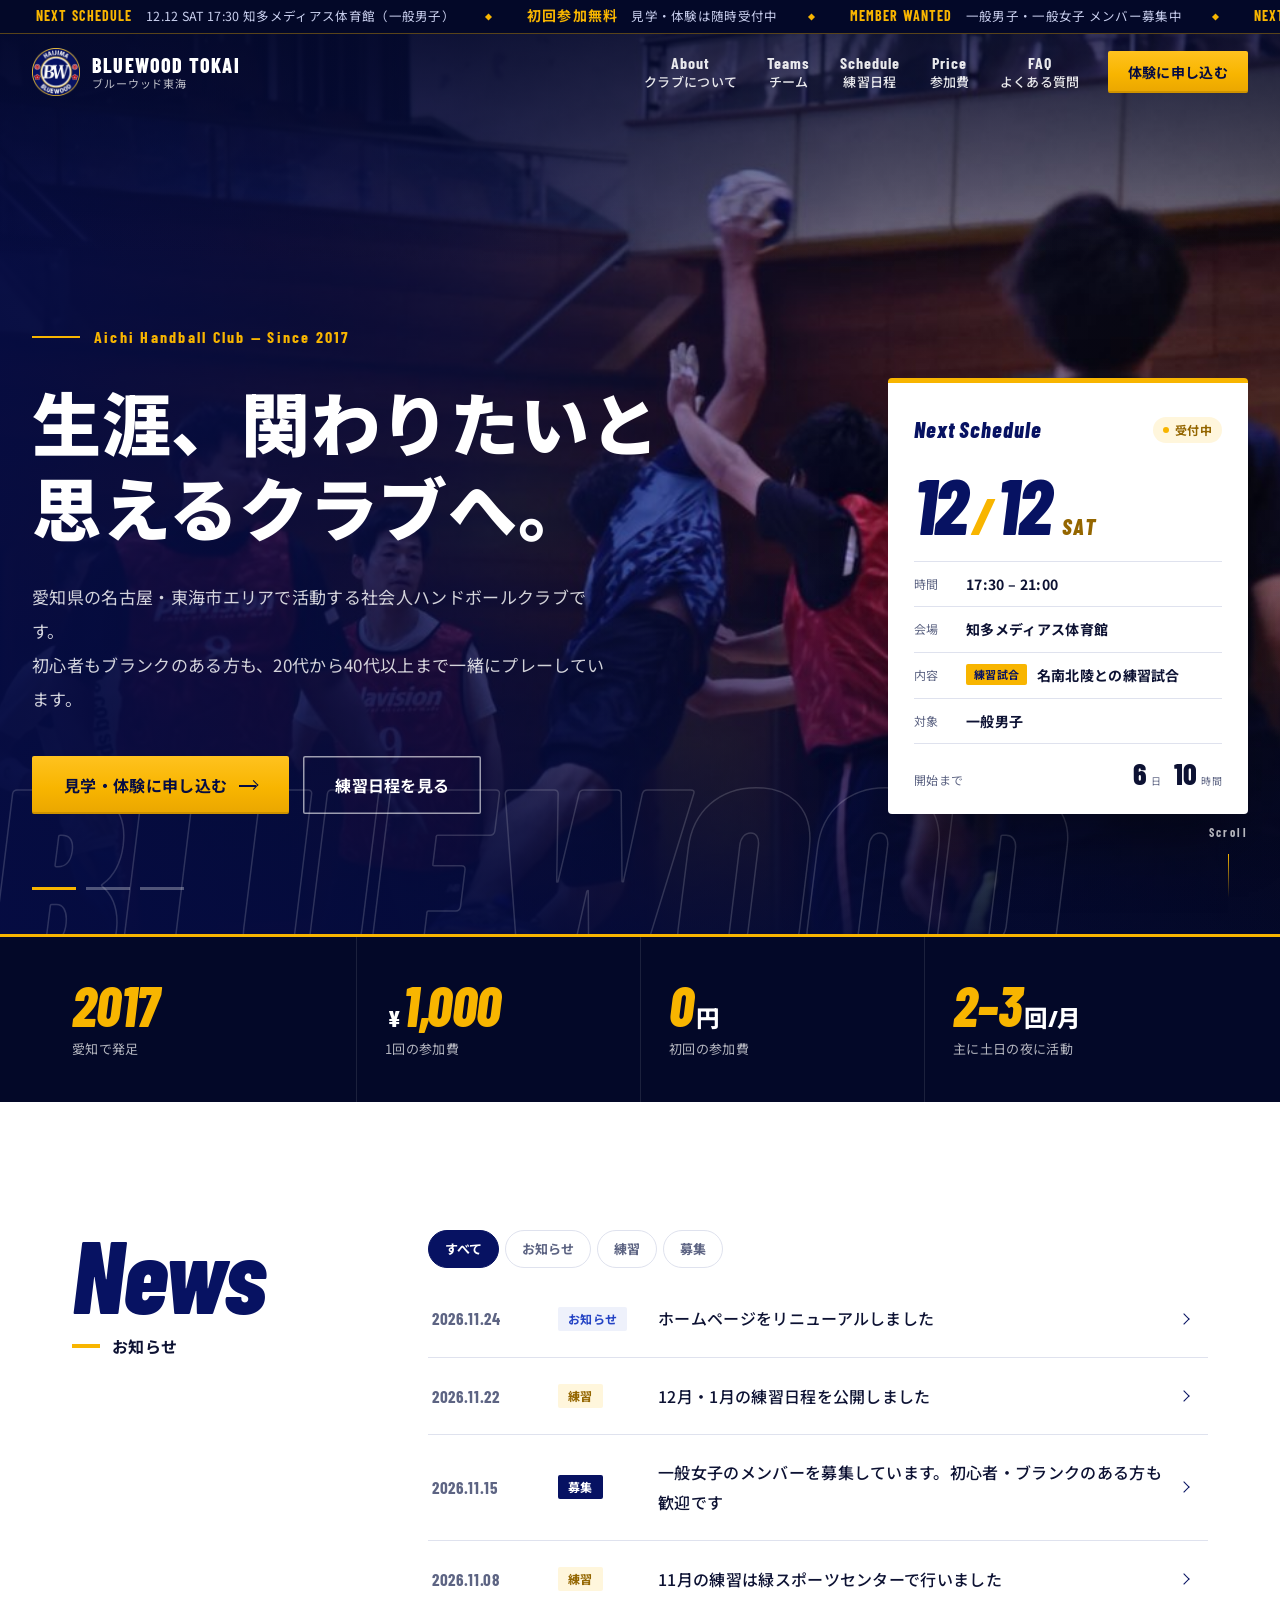
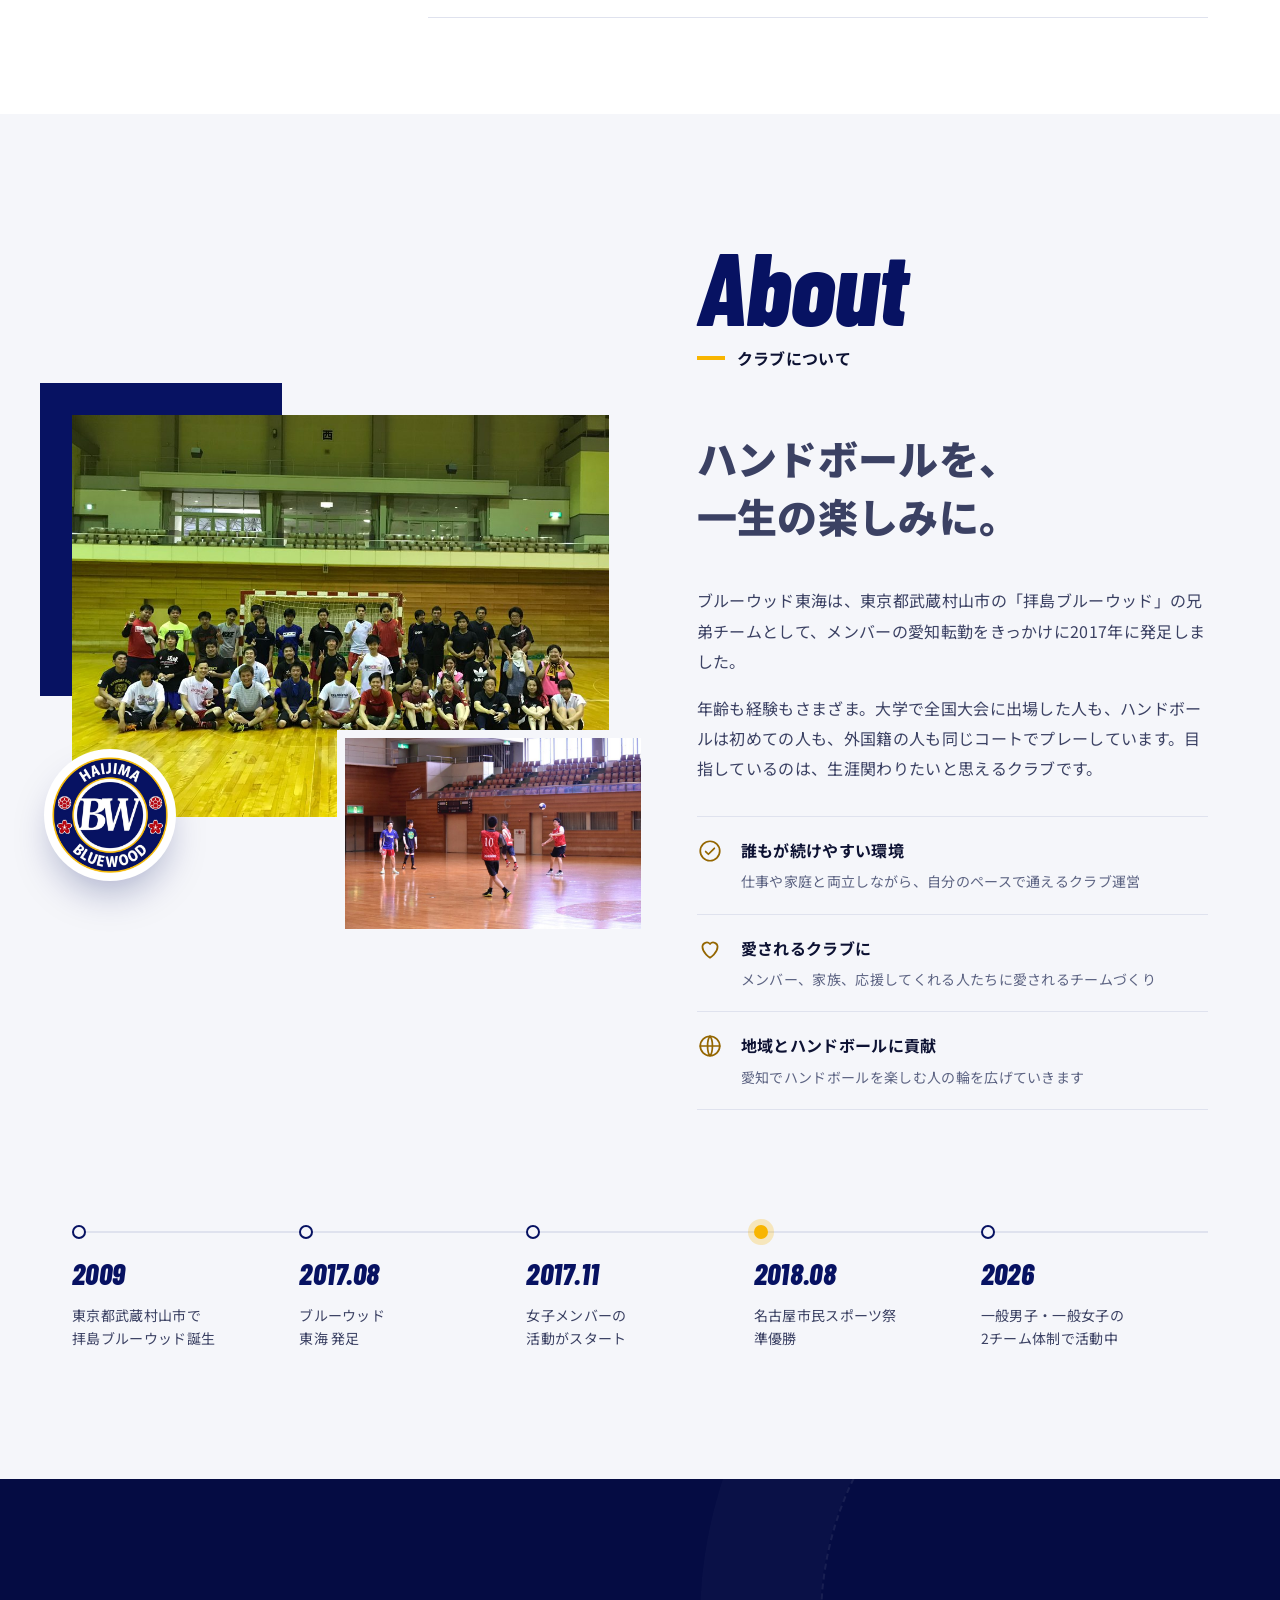
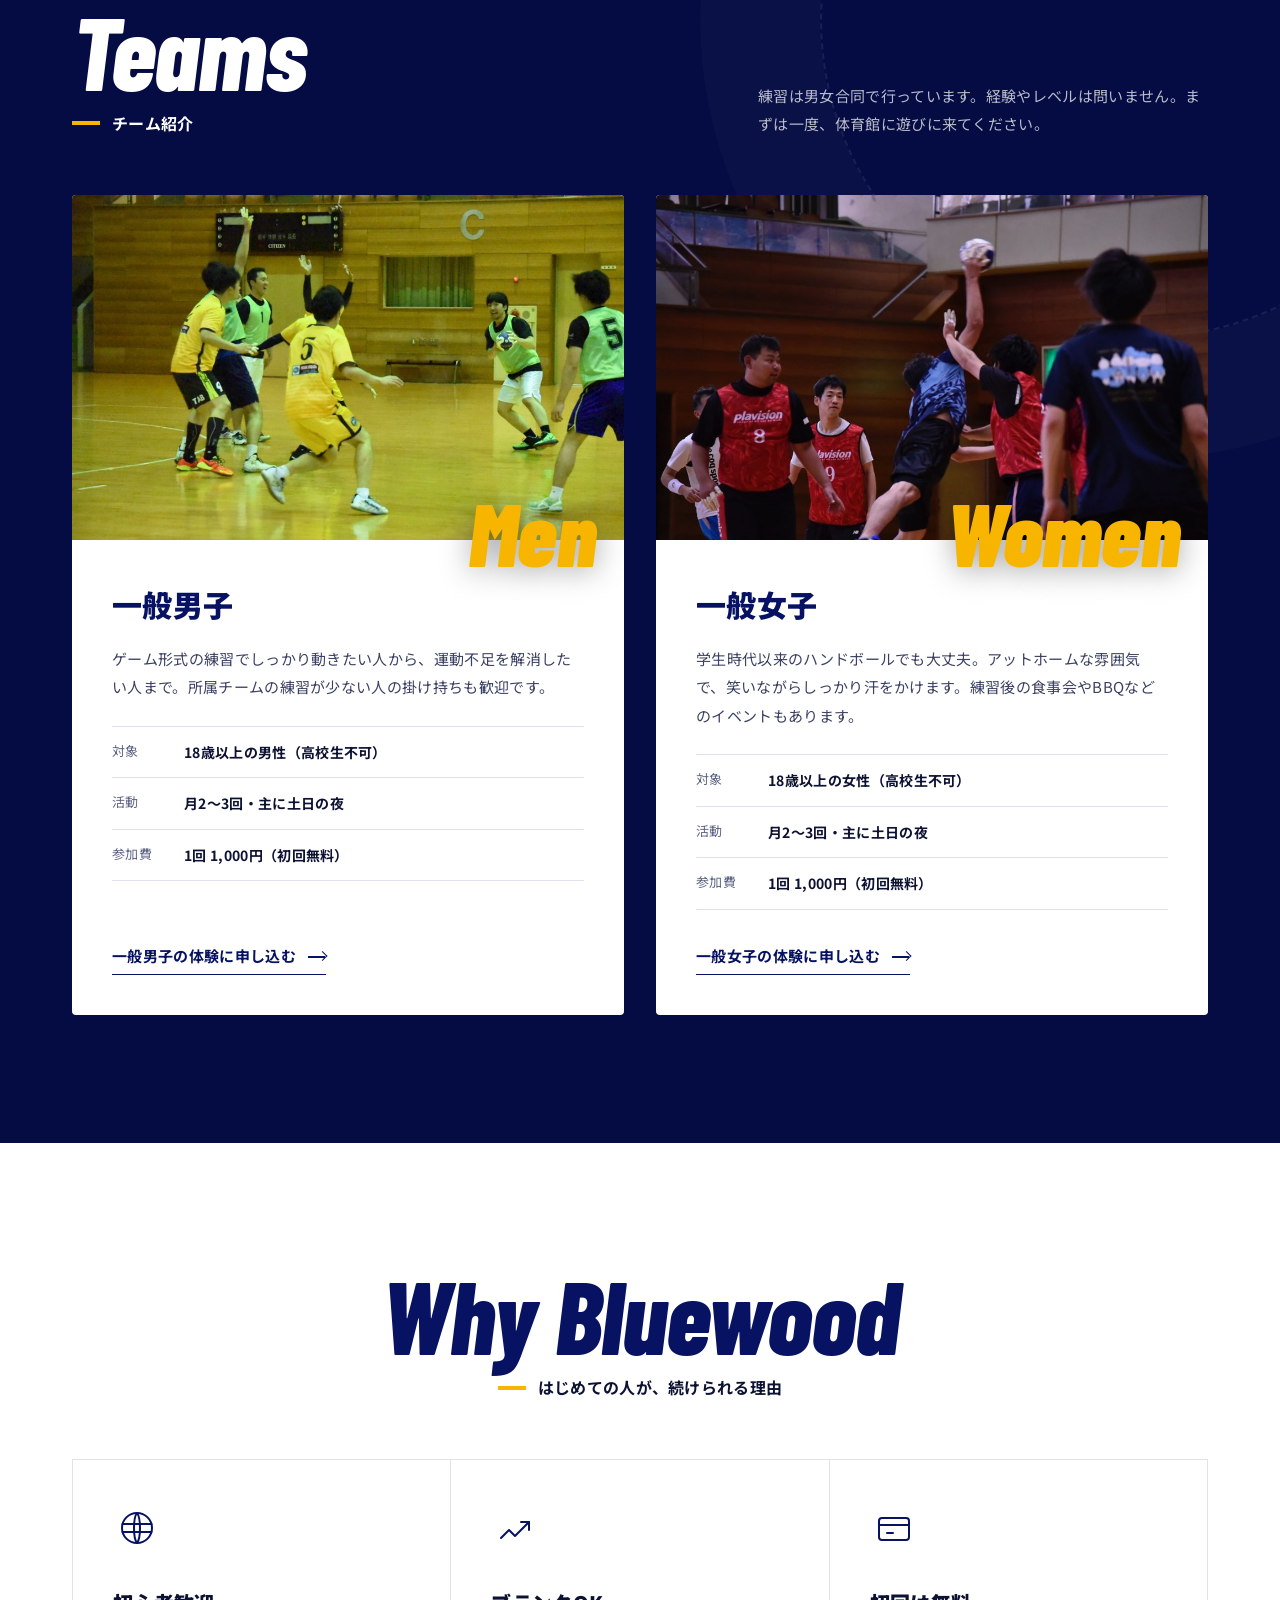
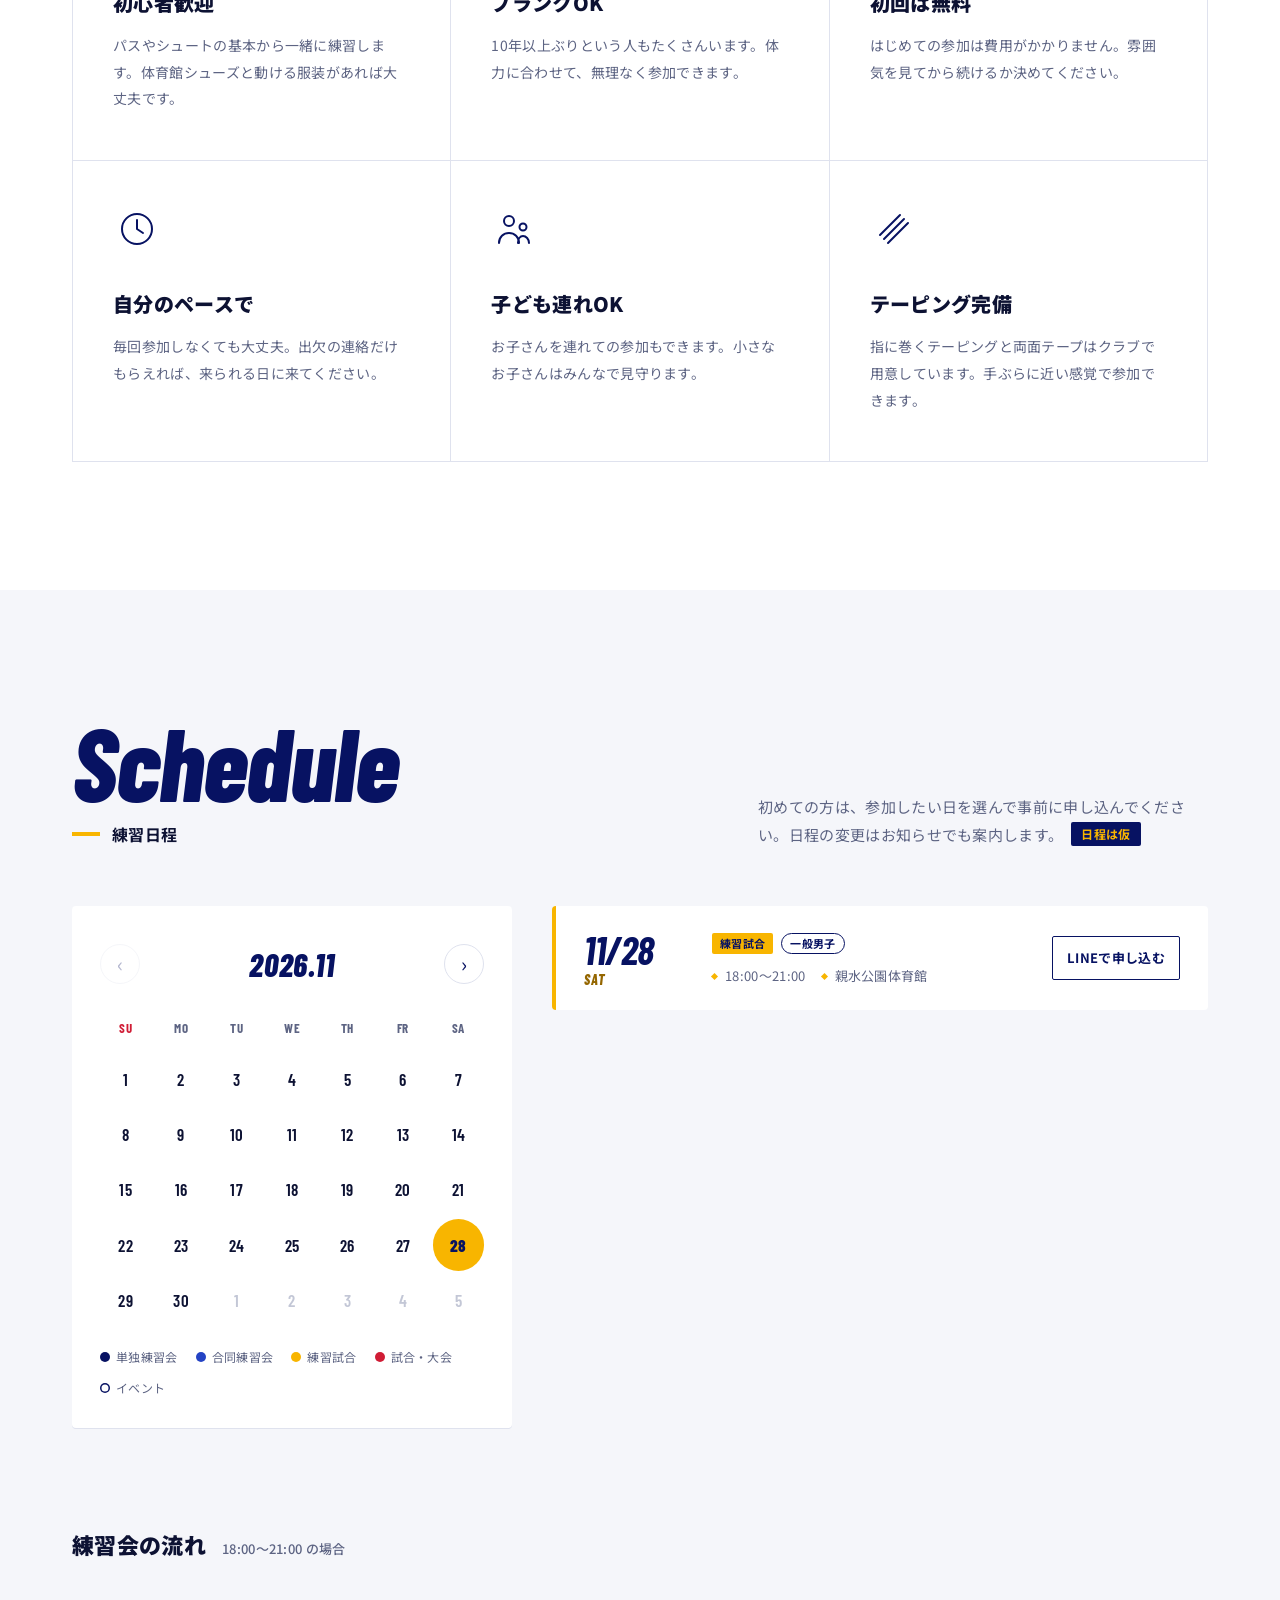
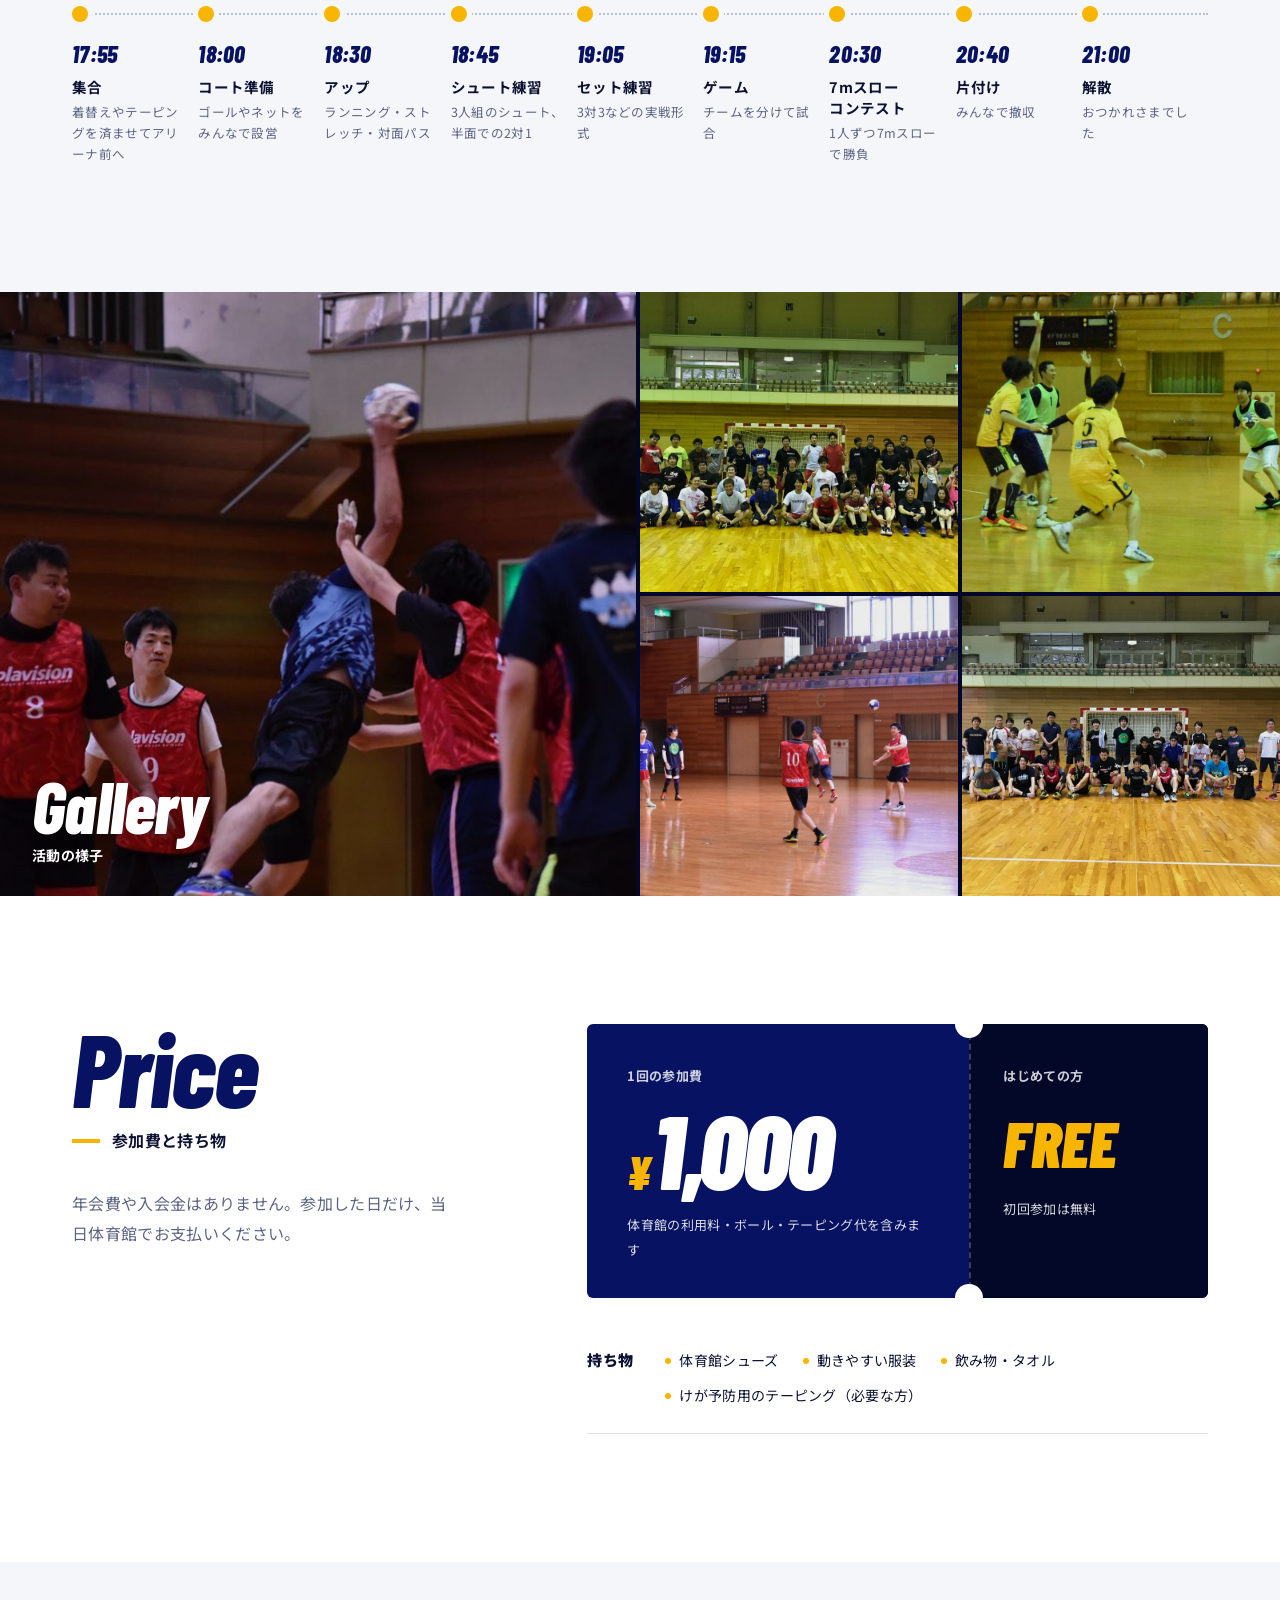
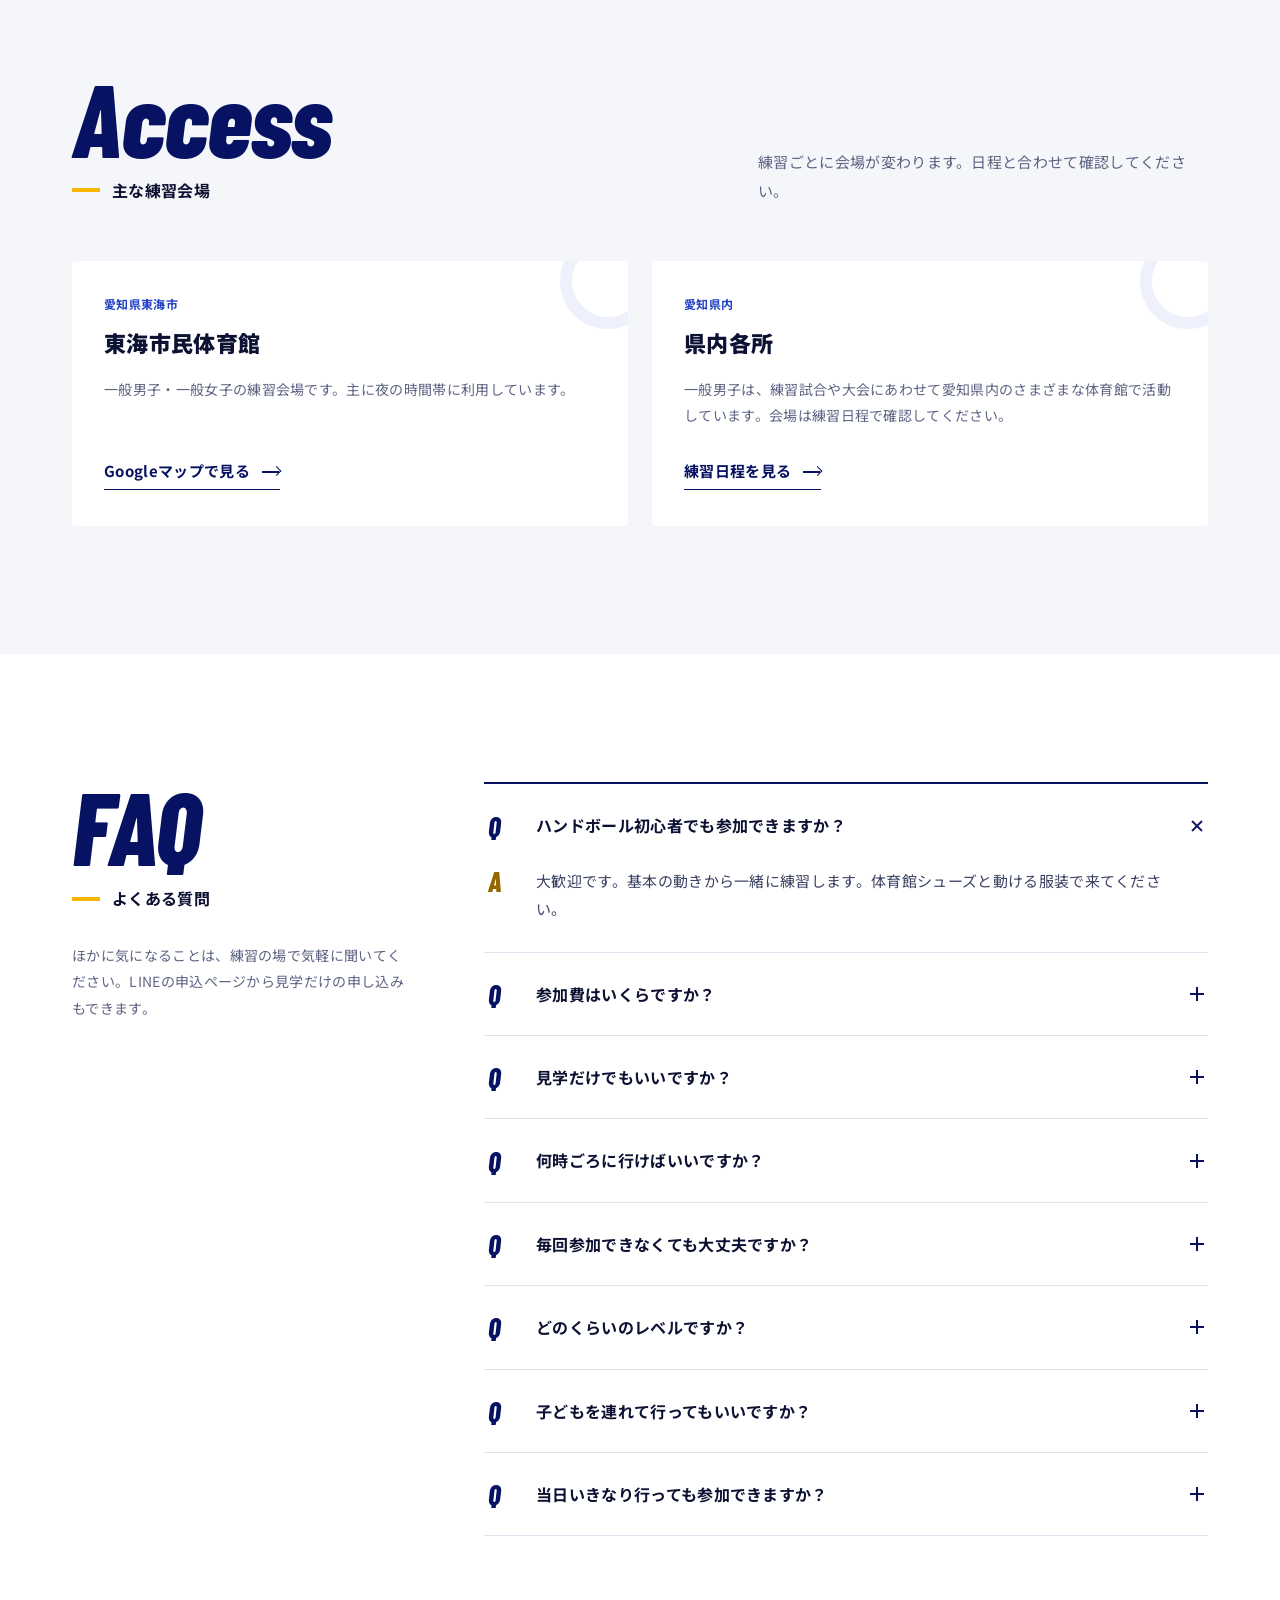
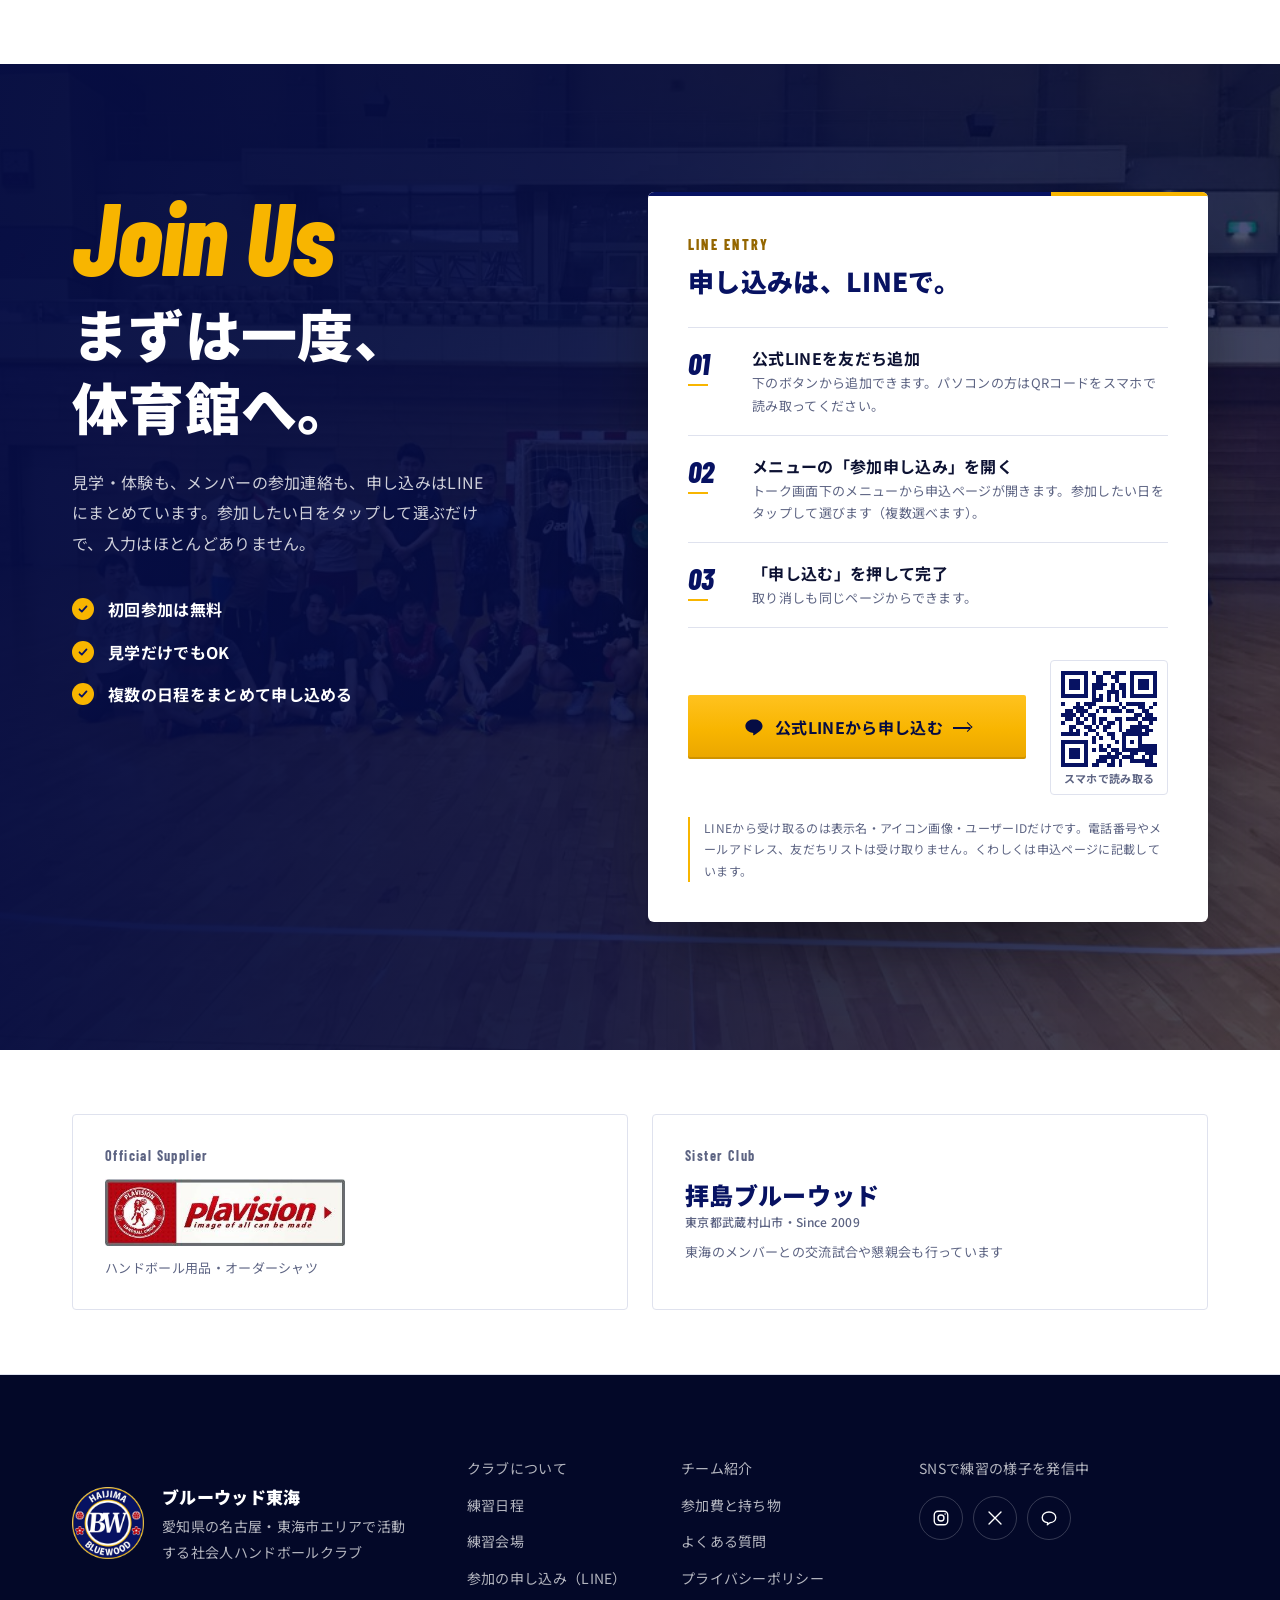
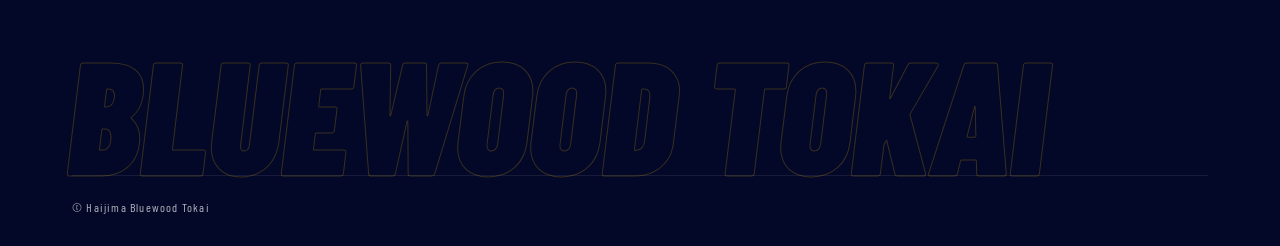
==== commit f47ea849: "チーム名を「一般男子」「一般女子」に変更 サイト全体の区分名をLINE申込ページと揃え、LINEページ側の上書き処理を削除。  Co-Authored-By: Claude Opus 5.5 <nor" ====
--- a/index.html
+++ b/index.html
@@ -4,14 +4,14 @@
 <meta charset="utf-8">
 <meta name="viewport" content="width=device-width, initial-scale=1">
 <title>ブルーウッド東海｜愛知・名古屋・東海市の社会人ハンドボールクラブ</title>
-<meta name="description" content="愛知県の名古屋・東海市エリアで活動する社会人ハンドボールクラブ「ブルーウッド東海」。成年男子・成年女子のメンバー募集中。初心者・ブランクのある方も歓迎、参加費1回1,000円・初回無料。見学・体験はLINEから申し込めます。">
+<meta name="description" content="愛知県の名古屋・東海市エリアで活動する社会人ハンドボールクラブ「ブルーウッド東海」。一般男子・一般女子のメンバー募集中。初心者・ブランクのある方も歓迎、参加費1回1,000円・初回無料。見学・体験はLINEから申し込めます。">
 <link rel="canonical" href="https://bw-tokai.github.io/homepage/">
 <meta property="og:type" content="website">
 <meta property="og:locale" content="ja_JP">
 <meta property="og:site_name" content="ブルーウッド東海">
 <meta property="og:url" content="https://bw-tokai.github.io/homepage/">
 <meta property="og:title" content="ブルーウッド東海｜愛知・名古屋・東海市の社会人ハンドボールクラブ">
-<meta property="og:description" content="生涯、関わりたいと思えるクラブへ。成年男子・成年女子のメンバー募集中。初心者・ブランクOK、参加費1回1,000円・初回無料。">
+<meta property="og:description" content="生涯、関わりたいと思えるクラブへ。一般男子・一般女子のメンバー募集中。初心者・ブランクOK、参加費1回1,000円・初回無料。">
 <meta property="og:image" content="https://bw-tokai.github.io/homepage/assets/img/action-2.jpg">
 <meta property="og:image:width" content="1000">
 <meta property="og:image:height" content="666">
@@ -31,9 +31,9 @@
       "@type": "SportsTeam",
       "@id": "https://bw-tokai.github.io/homepage/#club",
       "name": "ブルーウッド東海",
-      "alternateName": ["BLUEWOOD TOKAI", "BW東海", "拝島ブルーウッド東海", "拝島ブルーウッド＠名古屋"],
+      "alternateName": ["BLUEWOOD TOKAI", "BW東海"],
       "sport": "ハンドボール",
-      "description": "愛知県の名古屋・東海市エリアで活動する社会人ハンドボールクラブ。成年男子・成年女子の2チーム。初心者・ブランクのある方も歓迎。参加費1回1,000円、初回無料。",
+      "description": "愛知県の名古屋・東海市エリアで活動する社会人ハンドボールクラブ。一般男子・一般女子の2チーム。初心者・ブランクのある方も歓迎。参加費1回1,000円、初回無料。",
       "url": "https://bw-tokai.github.io/homepage/",
       "logo": "https://bw-tokai.github.io/homepage/assets/img/emblem.png",
       "image": "https://bw-tokai.github.io/homepage/assets/img/team-1.jpg",
@@ -79,12 +79,12 @@
 <!-- ticker -->
 <div class="ticker" aria-label="お知らせ">
   <div class="ticker__track">
-    <span><b>NEXT SCHEDULE</b> <em data-next-text>11.28 SAT 18:00 親水公園体育館（成年男子）</em></span>
+    <span><b>NEXT SCHEDULE</b> <em data-next-text>11.28 SAT 18:00 親水公園体育館（一般男子）</em></span>
     <span><b>初回参加無料</b> 見学・体験は随時受付中</span>
-    <span><b>MEMBER WANTED</b> 成年男子・成年女子 メンバー募集中</span>
-    <span><b>NEXT SCHEDULE</b> <em data-next-text>11.28 SAT 18:00 親水公園体育館（成年男子）</em></span>
+    <span><b>MEMBER WANTED</b> 一般男子・一般女子 メンバー募集中</span>
+    <span><b>NEXT SCHEDULE</b> <em data-next-text>11.28 SAT 18:00 親水公園体育館（一般男子）</em></span>
     <span><b>初回参加無料</b> 見学・体験は随時受付中</span>
-    <span><b>MEMBER WANTED</b> 成年男子・成年女子 メンバー募集中</span>
+    <span><b>MEMBER WANTED</b> 一般男子・一般女子 メンバー募集中</span>
   </div>
 </div>
 
@@ -155,7 +155,7 @@
       <div><dt>時間</dt><dd>18:00 – 21:00</dd></div>
       <div><dt>会場</dt><dd>親水公園体育館</dd></div>
       <div><dt>内容</dt><dd>練習試合</dd></div>
-      <div><dt>対象</dt><dd>成年男子</dd></div>
+      <div><dt>対象</dt><dd>一般男子</dd></div>
     </dl>
     <div class="matchcard__count" data-countdown="2026-11-28T18:00:00+09:00">
       <span>開始まで</span><b data-d>--</b><small>日</small><b data-h>--</b><small>時間</small>
@@ -195,7 +195,7 @@
       <ul class="newslist">
         <li data-cat="info"><a href="#"><time datetime="2026-11-24">2026.11.24</time><span class="tag tag--info">お知らせ</span><span class="newslist__t">ホームページをリニューアルしました</span></a></li>
         <li data-cat="practice"><a href="#schedule"><time datetime="2026-11-22">2026.11.22</time><span class="tag tag--practice">練習</span><span class="newslist__t">12月・1月の練習日程を公開しました</span></a></li>
-        <li data-cat="recruit"><a href="#teams"><time datetime="2026-11-15">2026.11.15</time><span class="tag tag--recruit">募集</span><span class="newslist__t">成年女子のメンバーを募集しています。初心者・ブランクのある方も歓迎です</span></a></li>
+        <li data-cat="recruit"><a href="#teams"><time datetime="2026-11-15">2026.11.15</time><span class="tag tag--recruit">募集</span><span class="newslist__t">一般女子のメンバーを募集しています。初心者・ブランクのある方も歓迎です</span></a></li>
         <li data-cat="practice"><a href="#schedule"><time datetime="2026-11-08">2026.11.08</time><span class="tag tag--practice">練習</span><span class="newslist__t">11月の練習は緑スポーツセンターで行いました</span></a></li>
       </ul>
     </div>
@@ -232,7 +232,7 @@
       <li><time>2017.08</time><p>ブルーウッド<br>東海 発足</p></li>
       <li><time>2017.11</time><p>女子メンバーの<br>活動がスタート</p></li>
       <li class="is-hl"><time>2018.08</time><p>名古屋市民スポーツ祭<br>準優勝</p></li>
-      <li><time>2026</time><p>成年男子・成年女子の<br>2チーム体制で活動中</p></li>
+      <li><time>2026</time><p>一般男子・一般女子の<br>2チーム体制で活動中</p></li>
     </ol>
   </div>
 </section>
@@ -246,31 +246,31 @@
     </header>
     <div class="teams__grid">
       <article class="team">
-        <div class="team__img"><img src="assets/img/action-1.jpg" alt="成年男子の練習風景" loading="lazy"></div>
+        <div class="team__img"><img src="assets/img/action-1.jpg" alt="一般男子の練習風景" loading="lazy"></div>
         <div class="team__body">
           <p class="team__en">Men</p>
-          <h3>成年男子</h3>
+          <h3>一般男子</h3>
           <p>ゲーム形式の練習でしっかり動きたい人から、運動不足を解消したい人まで。所属チームの練習が少ない人の掛け持ちも歓迎です。</p>
           <dl class="spec">
             <div><dt>対象</dt><dd>18歳以上の男性（高校生不可）</dd></div>
             <div><dt>活動</dt><dd>月2〜3回・主に土日の夜</dd></div>
             <div><dt>参加費</dt><dd>1回 1,000円（初回無料）</dd></div>
           </dl>
-          <a class="textlink" href="#join" data-team="成年男子">成年男子の体験に申し込む<i class="arw"></i></a>
+          <a class="textlink" href="#join" data-team="一般男子">一般男子の体験に申し込む<i class="arw"></i></a>
         </div>
       </article>
       <article class="team">
-        <div class="team__img"><img src="assets/img/action-2.jpg" alt="成年女子も参加する練習風景" loading="lazy"></div>
+        <div class="team__img"><img src="assets/img/action-2.jpg" alt="一般女子も参加する練習風景" loading="lazy"></div>
         <div class="team__body">
           <p class="team__en">Women</p>
-          <h3>成年女子</h3>
+          <h3>一般女子</h3>
           <p>学生時代以来のハンドボールでも大丈夫。アットホームな雰囲気で、笑いながらしっかり汗をかけます。練習後の食事会やBBQなどのイベントもあります。</p>
           <dl class="spec">
             <div><dt>対象</dt><dd>18歳以上の女性（高校生不可）</dd></div>
             <div><dt>活動</dt><dd>月2〜3回・主に土日の夜</dd></div>
             <div><dt>参加費</dt><dd>1回 1,000円（初回無料）</dd></div>
           </dl>
-          <a class="textlink" href="#join" data-team="成年女子">成年女子の体験に申し込む<i class="arw"></i></a>
+          <a class="textlink" href="#join" data-team="一般女子">一般女子の体験に申し込む<i class="arw"></i></a>
         </div>
       </article>
     </div>
@@ -391,7 +391,7 @@
     </header>
     <ul class="venues">
       <li class="venue"><span class="venue__city">愛知県東海市</span><h3>東海市民体育館</h3><p>一般男子・一般女子の練習会場です。主に夜の時間帯に利用しています。</p><a class="textlink" href="https://www.google.com/maps/search/?api=1&amp;query=%E6%9D%B1%E6%B5%B7%E5%B8%82%E6%B0%91%E4%BD%93%E8%82%B2%E9%A4%A8" target="_blank" rel="noopener">Googleマップで見る<i class="arw"></i></a></li>
-      <li class="venue"><span class="venue__city">愛知県内</span><h3>県内各所</h3><p>成年男子は、練習試合や大会にあわせて愛知県内のさまざまな体育館で活動しています。会場は練習日程で確認してください。</p><a class="textlink" href="#schedule">練習日程を見る<i class="arw"></i></a></li>
+      <li class="venue"><span class="venue__city">愛知県内</span><h3>県内各所</h3><p>一般男子は、練習試合や大会にあわせて愛知県内のさまざまな体育館で活動しています。会場は練習日程で確認してください。</p><a class="textlink" href="#schedule">練習日程を見る<i class="arw"></i></a></li>
     </ul>
   </div>
 </section>
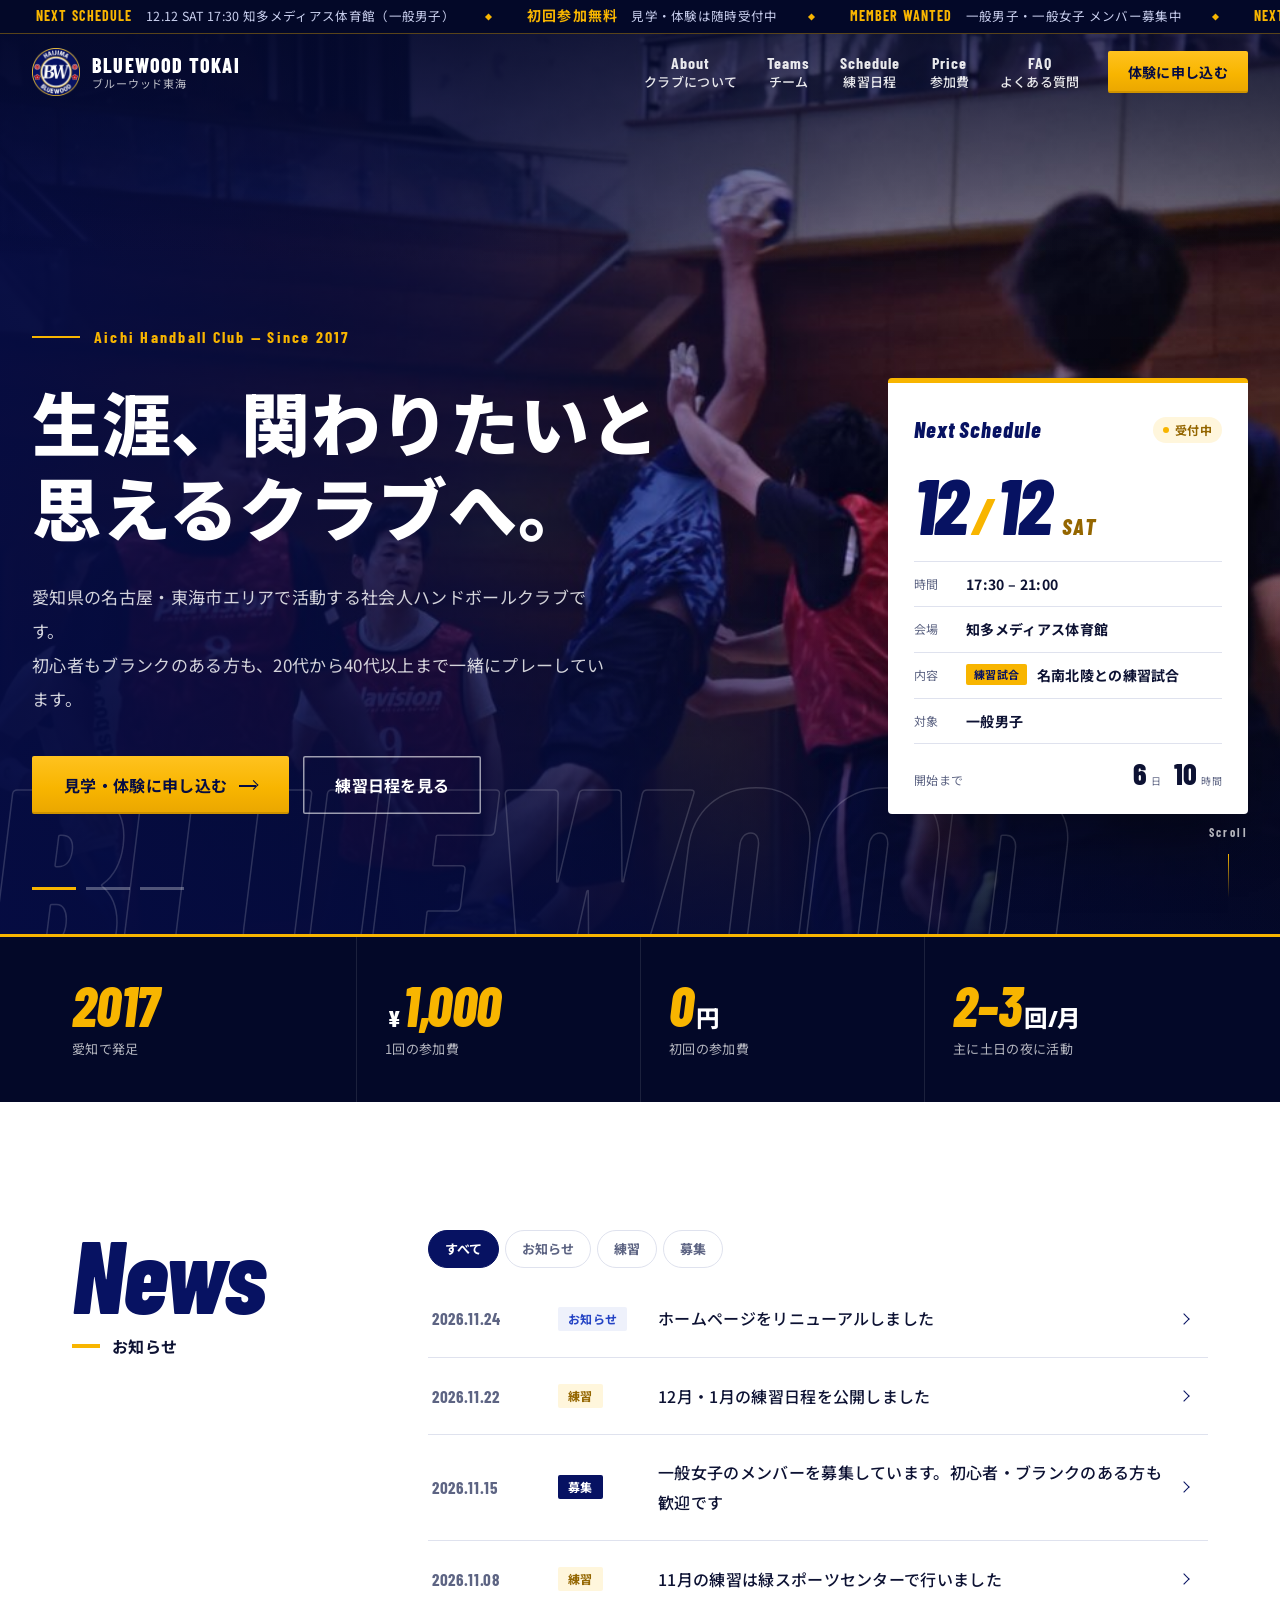
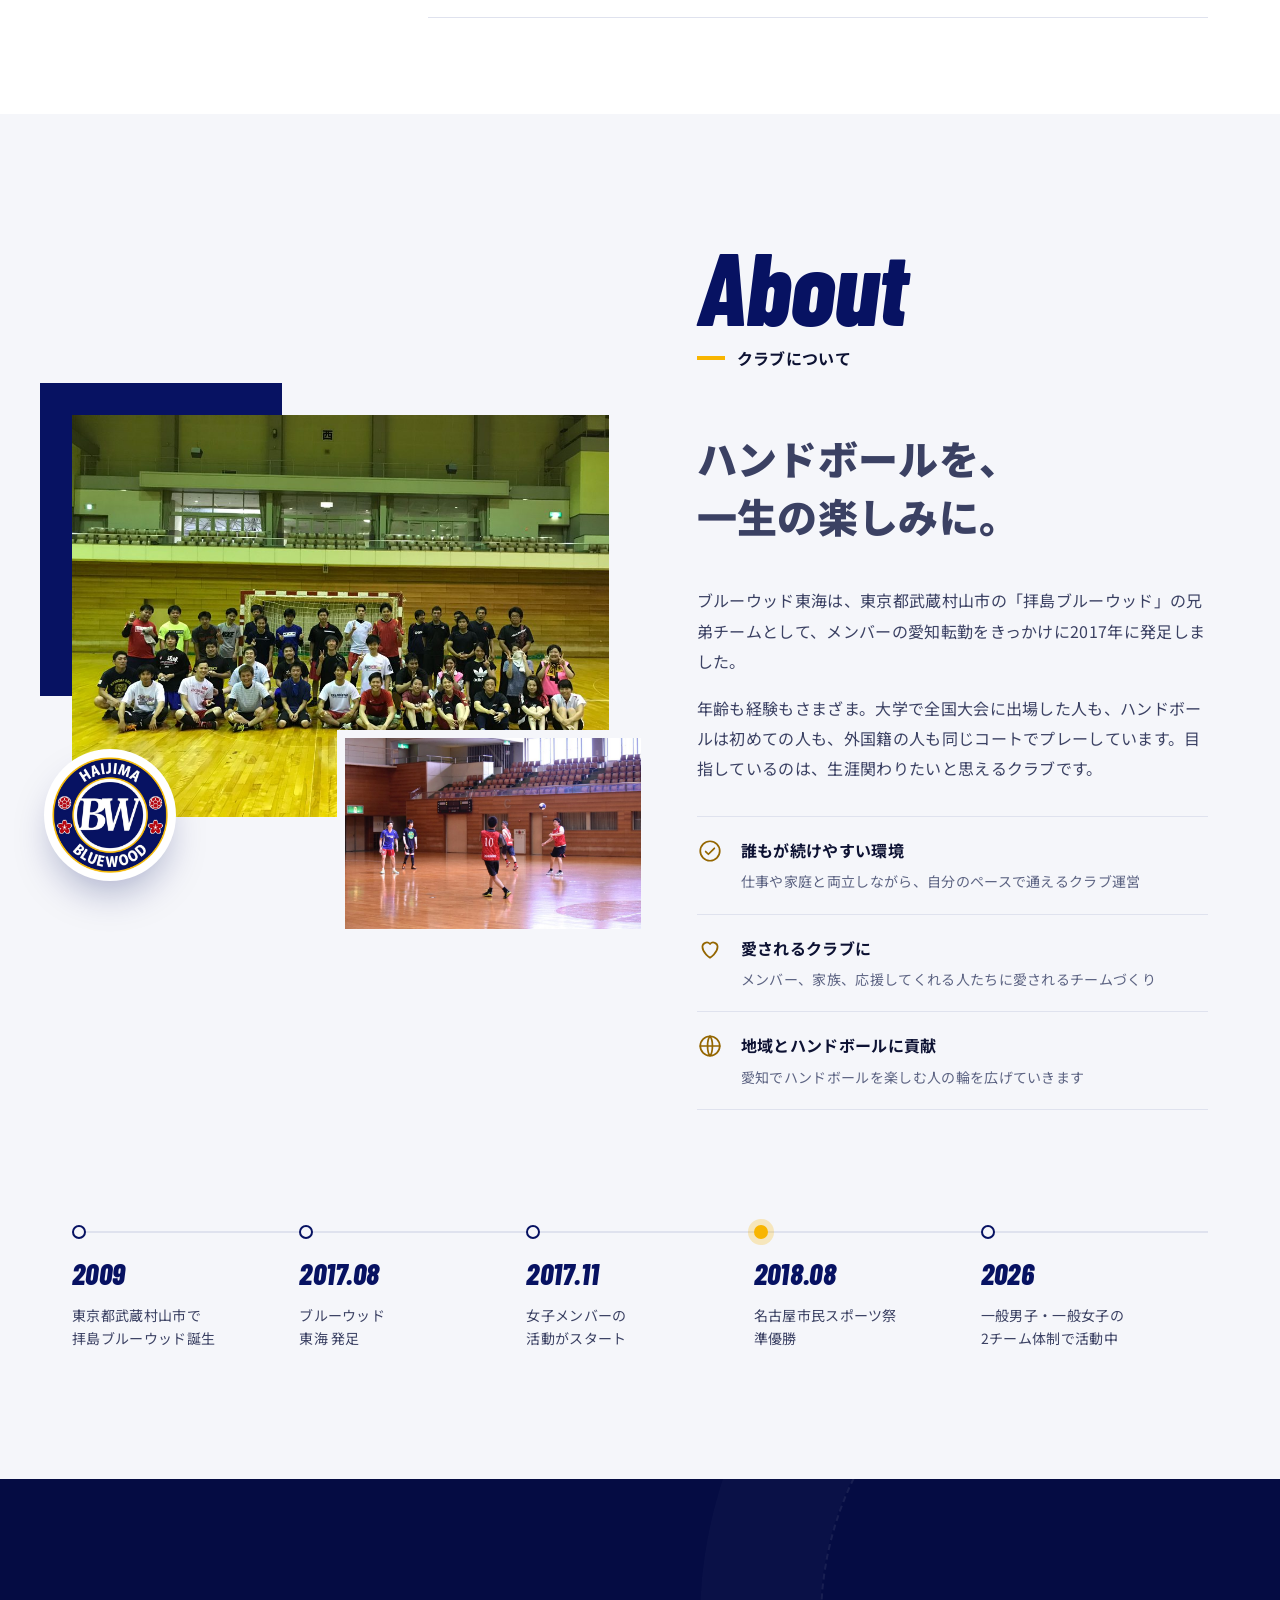
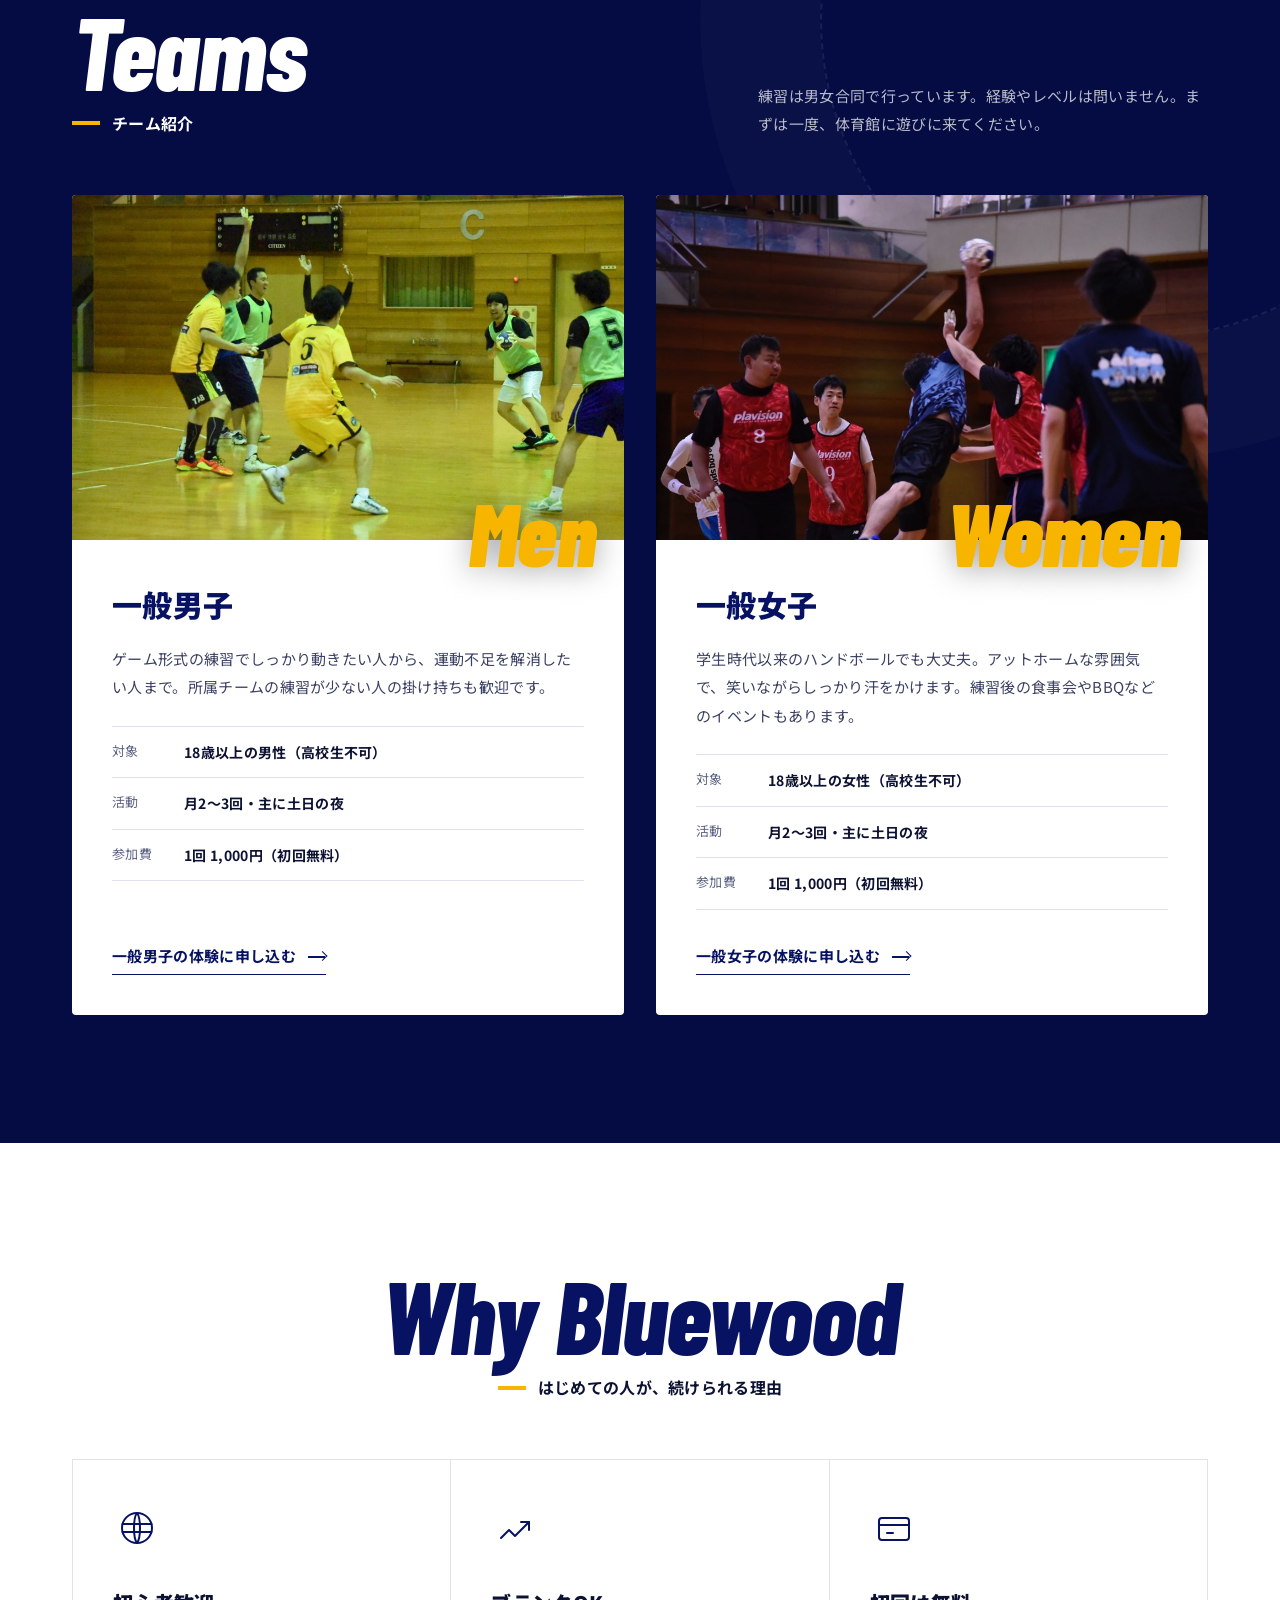
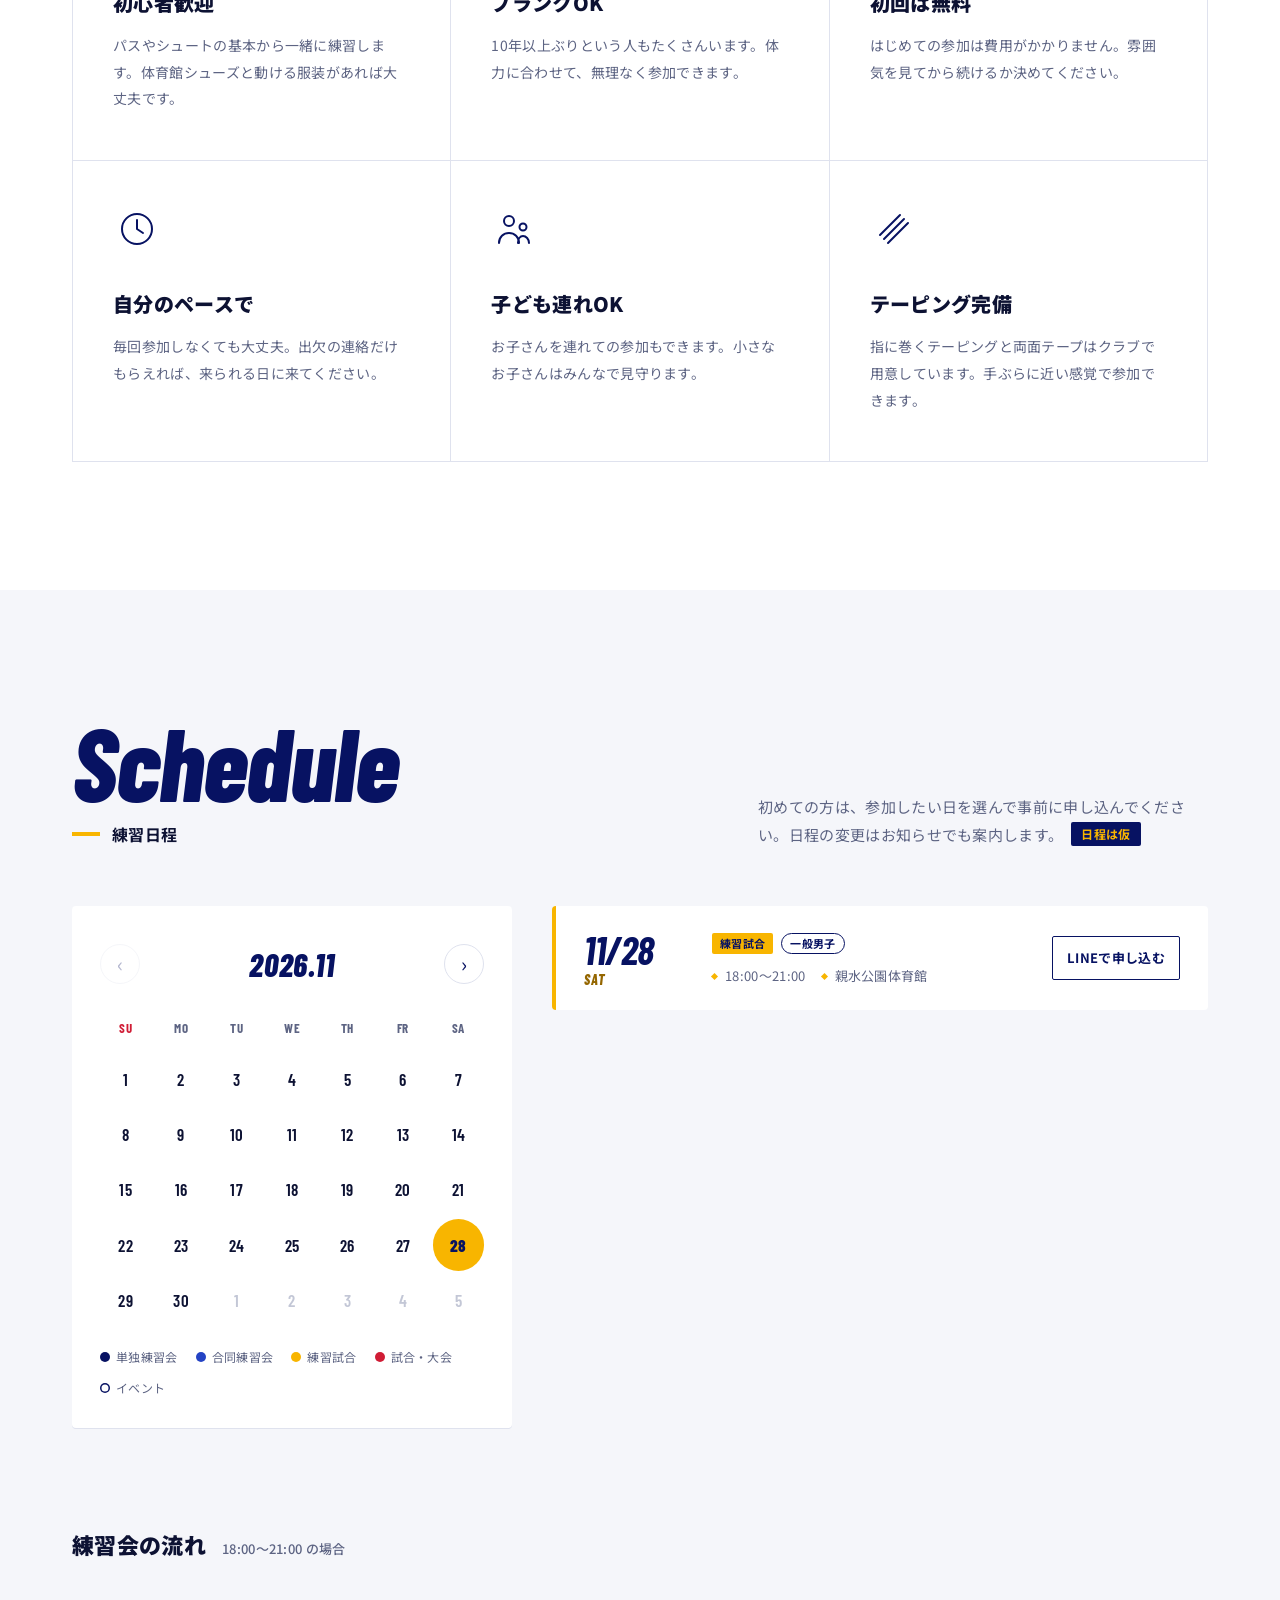
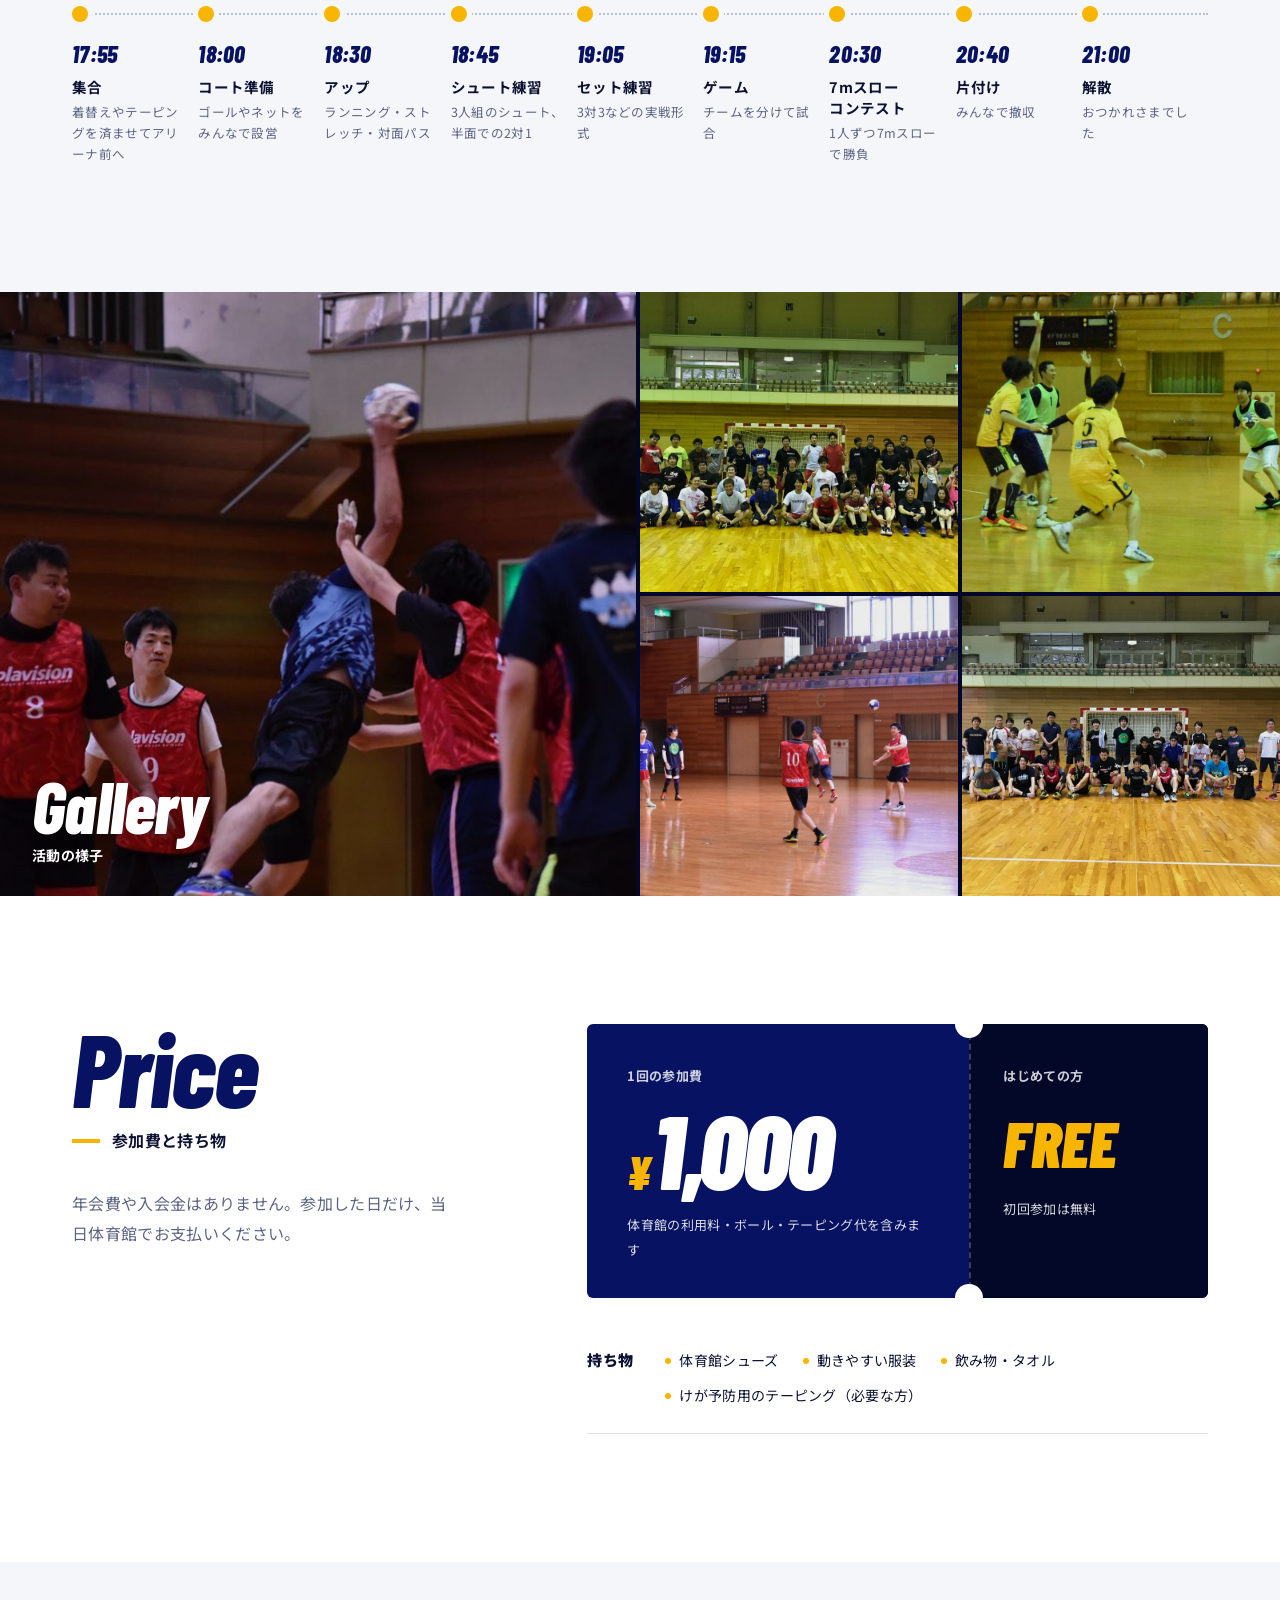
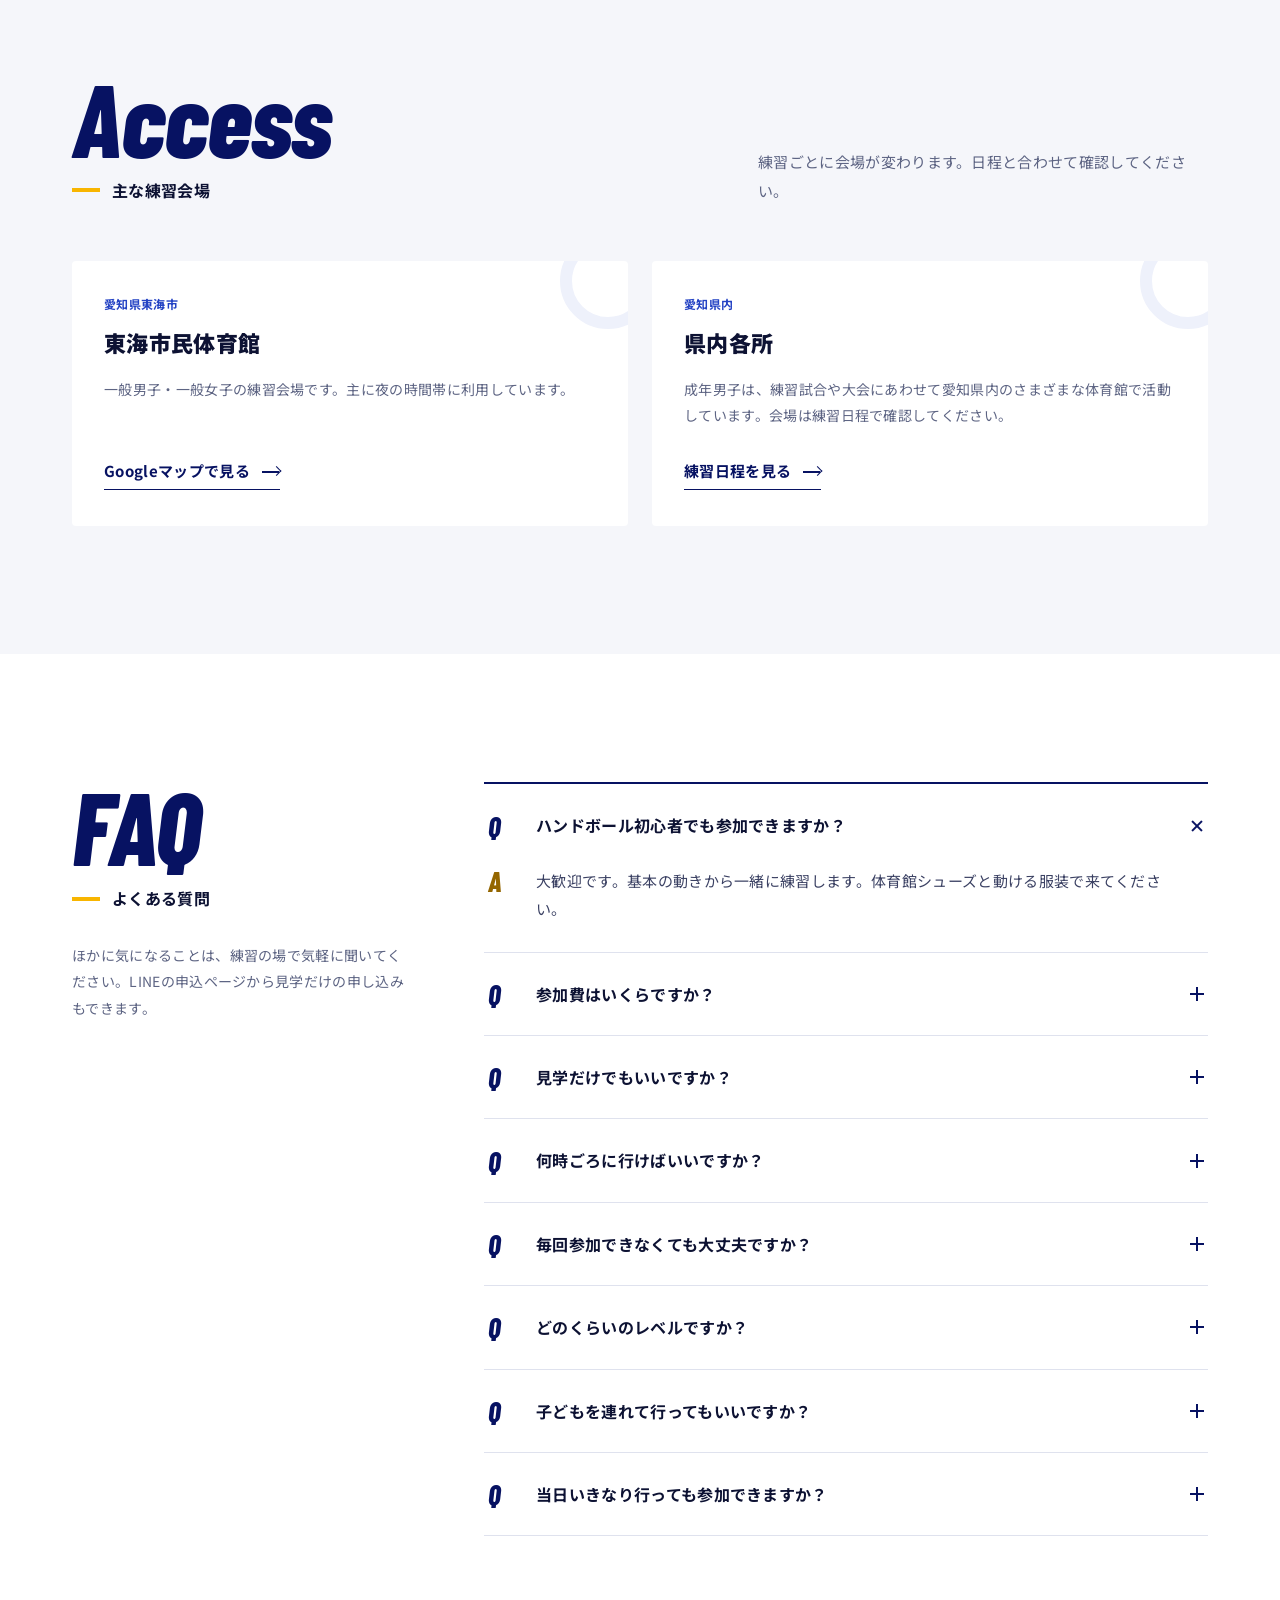
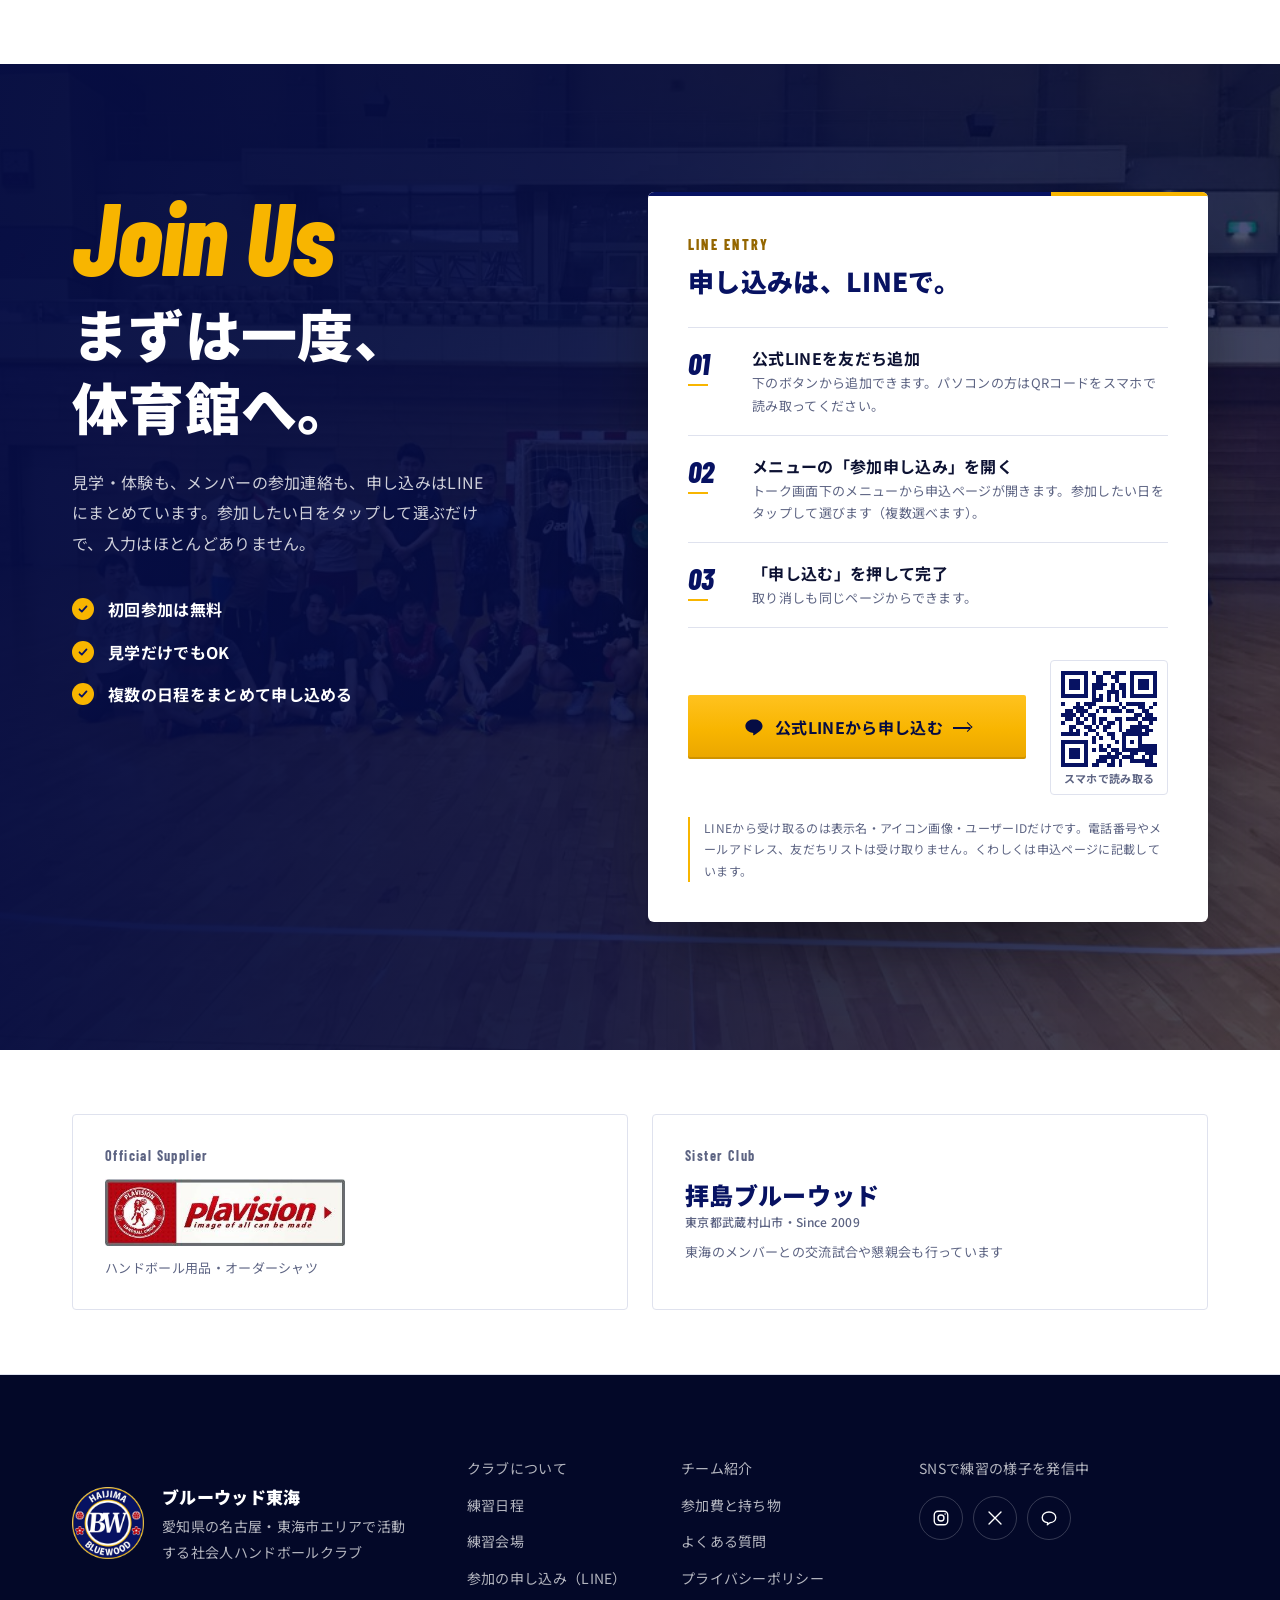
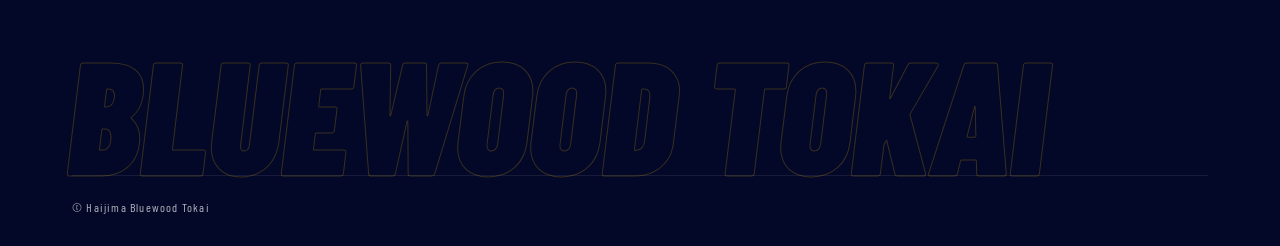
==== commit f81a6b7d: "県内各所の会場説明を成年男子に戻す Co-Authored-By: Claude Opus 5.5 <noreply@anthropic.com> Claude-Session: https://cl" ====
--- a/index.html
+++ b/index.html
@@ -391,7 +391,7 @@
     </header>
     <ul class="venues">
       <li class="venue"><span class="venue__city">愛知県東海市</span><h3>東海市民体育館</h3><p>一般男子・一般女子の練習会場です。主に夜の時間帯に利用しています。</p><a class="textlink" href="https://www.google.com/maps/search/?api=1&amp;query=%E6%9D%B1%E6%B5%B7%E5%B8%82%E6%B0%91%E4%BD%93%E8%82%B2%E9%A4%A8" target="_blank" rel="noopener">Googleマップで見る<i class="arw"></i></a></li>
-      <li class="venue"><span class="venue__city">愛知県内</span><h3>県内各所</h3><p>一般男子は、練習試合や大会にあわせて愛知県内のさまざまな体育館で活動しています。会場は練習日程で確認してください。</p><a class="textlink" href="#schedule">練習日程を見る<i class="arw"></i></a></li>
+      <li class="venue"><span class="venue__city">愛知県内</span><h3>県内各所</h3><p>成年男子は、練習試合や大会にあわせて愛知県内のさまざまな体育館で活動しています。会場は練習日程で確認してください。</p><a class="textlink" href="#schedule">練習日程を見る<i class="arw"></i></a></li>
     </ul>
   </div>
 </section>
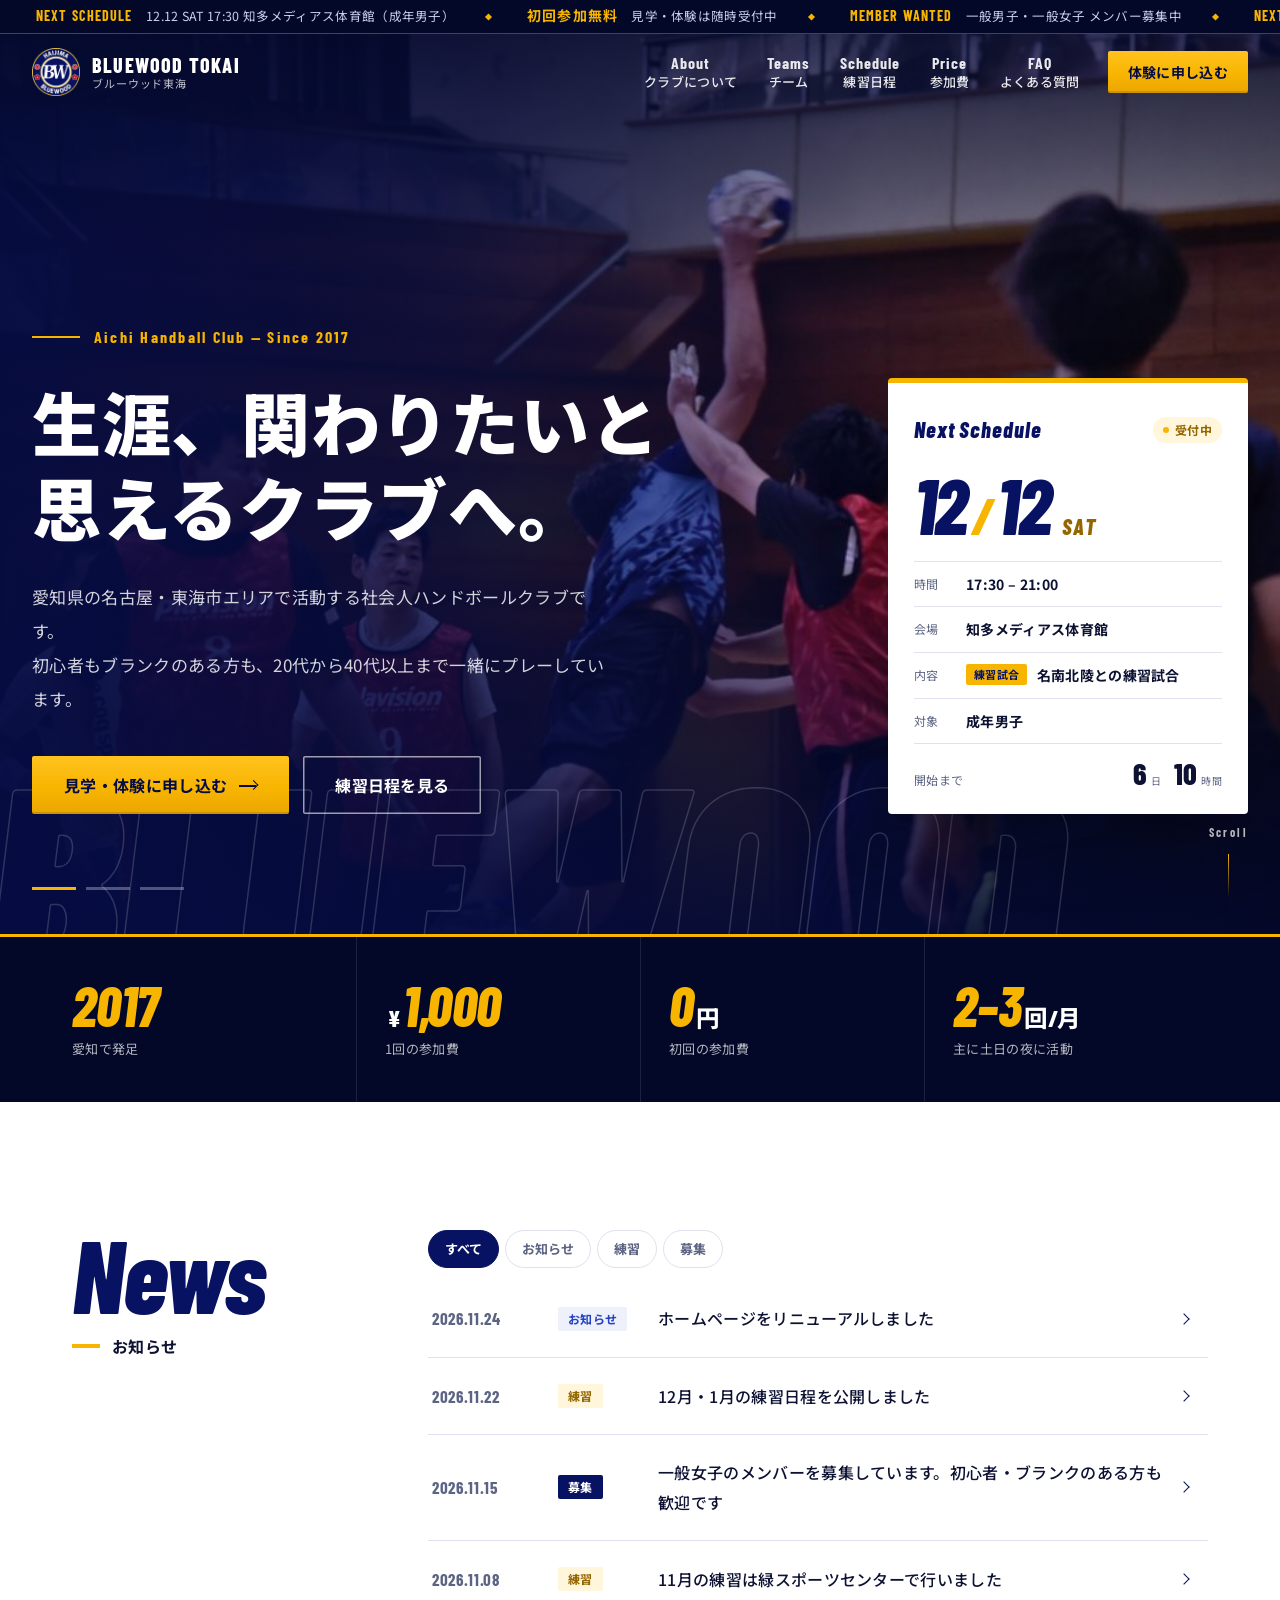
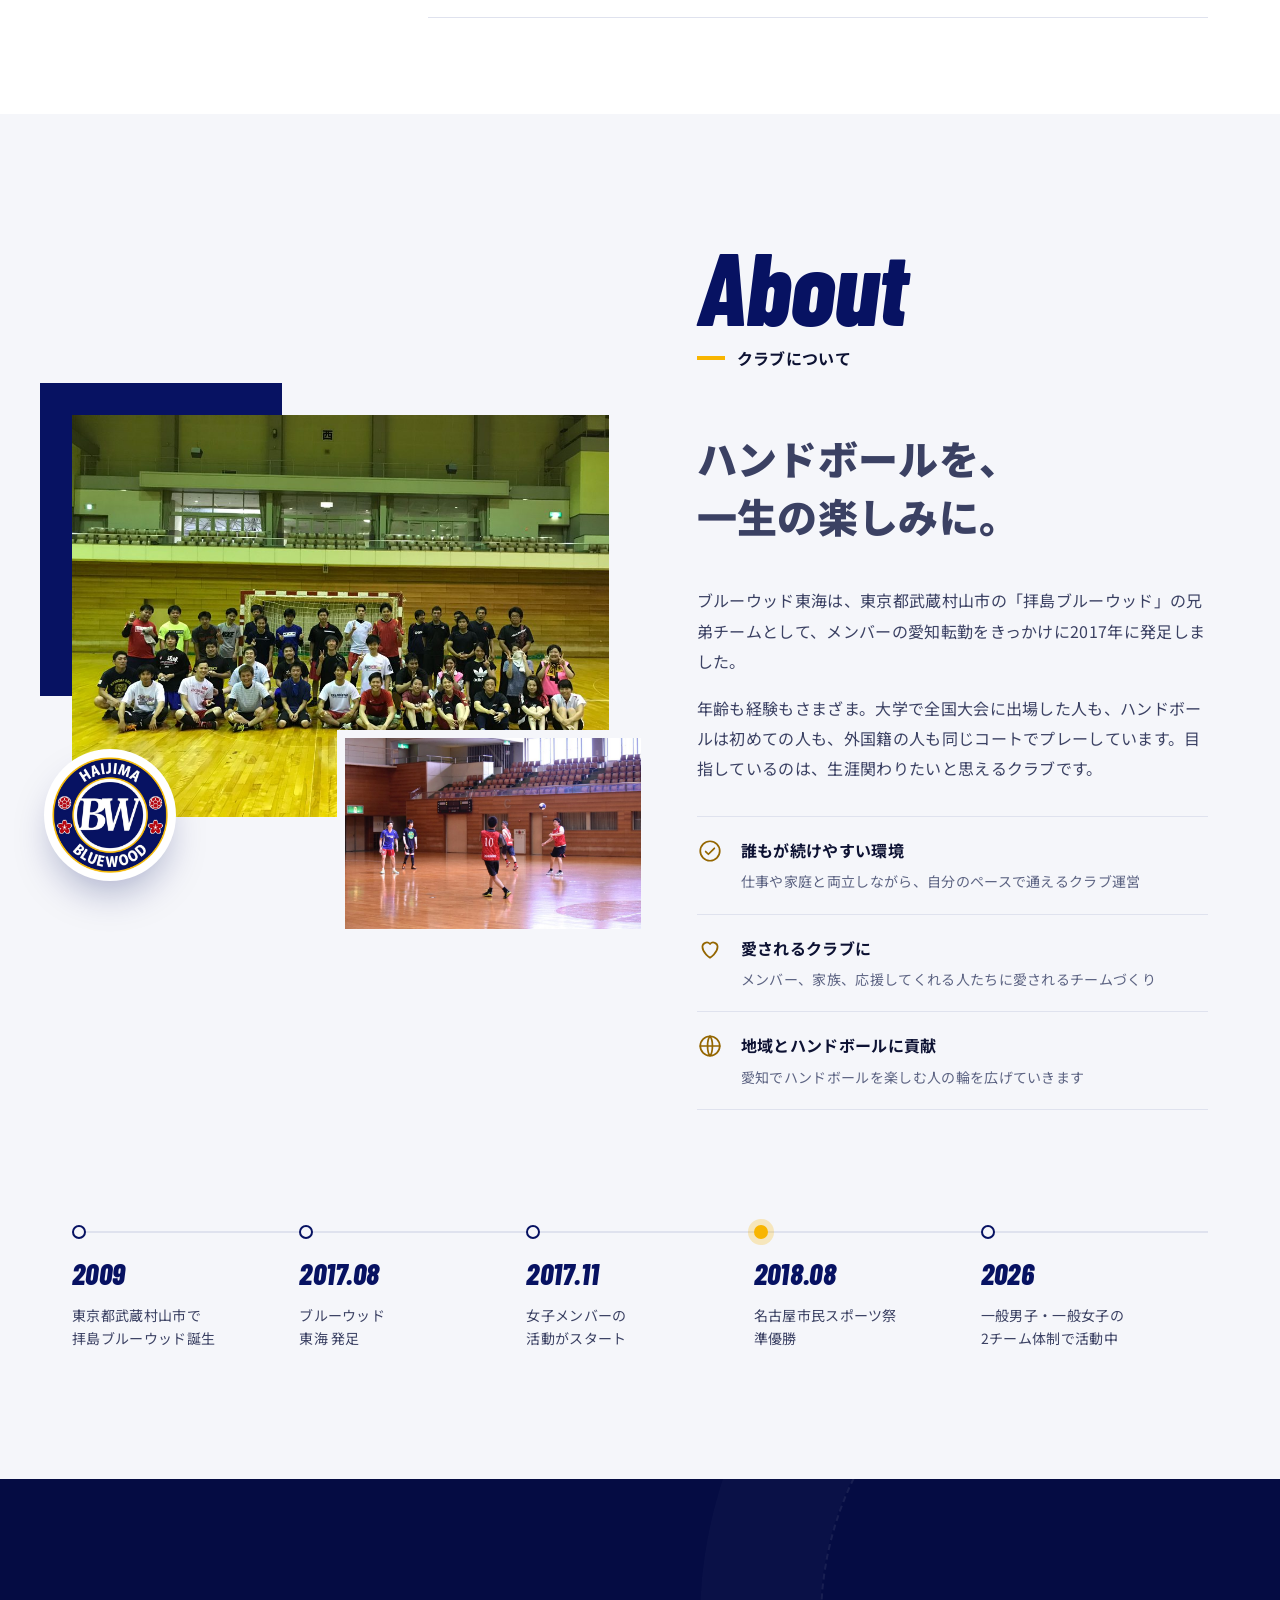
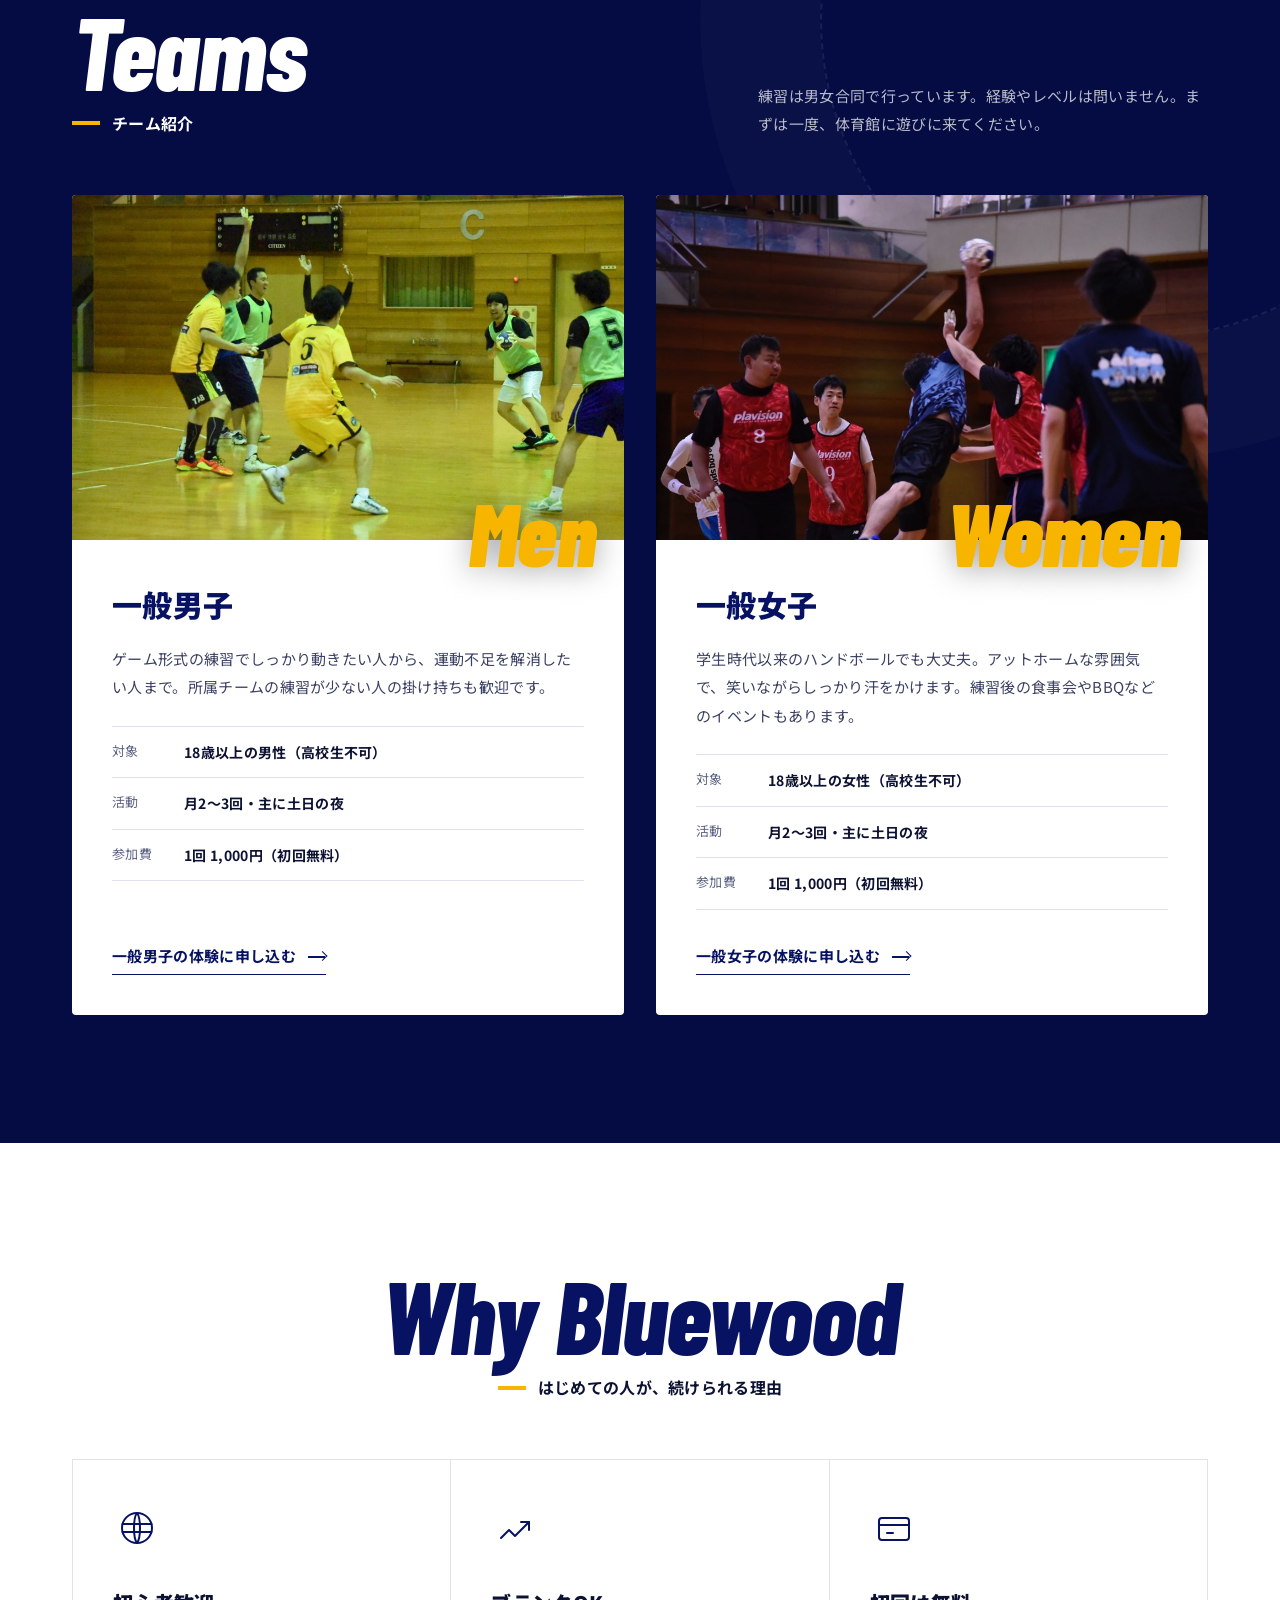
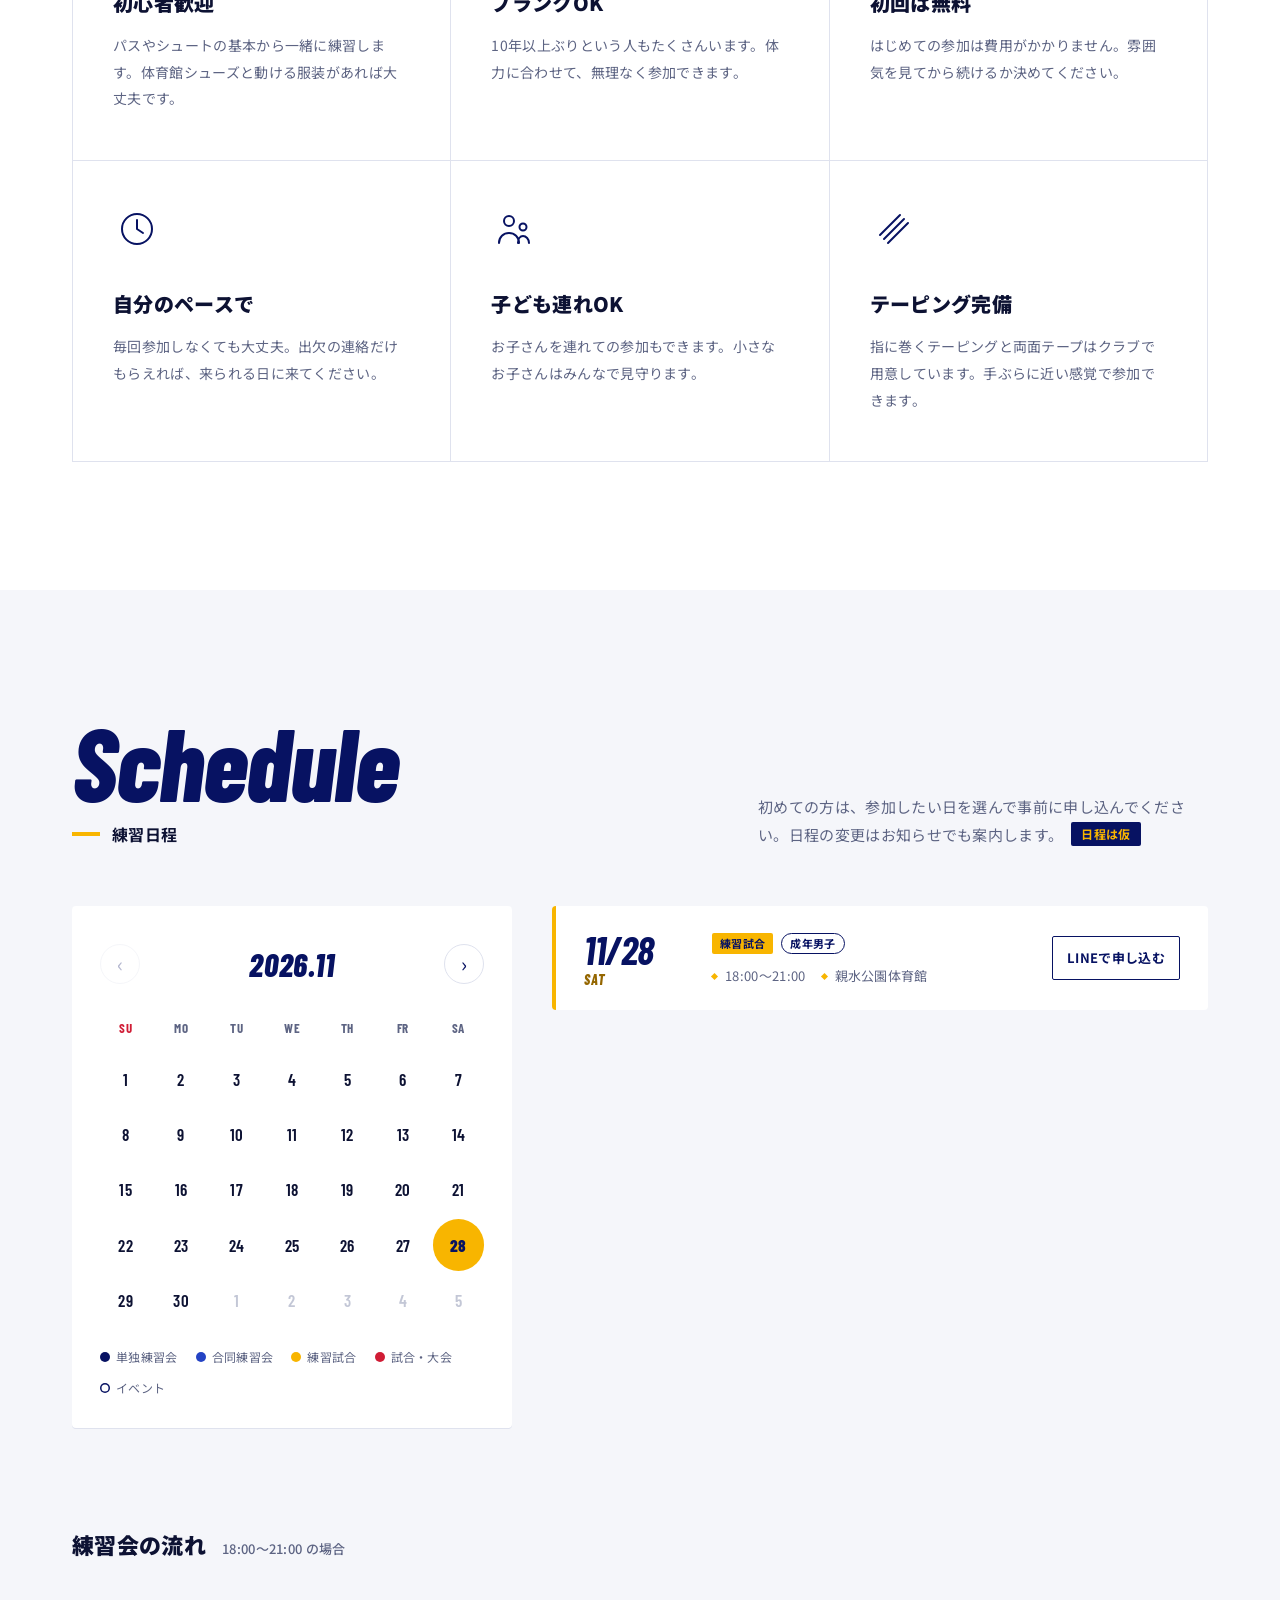
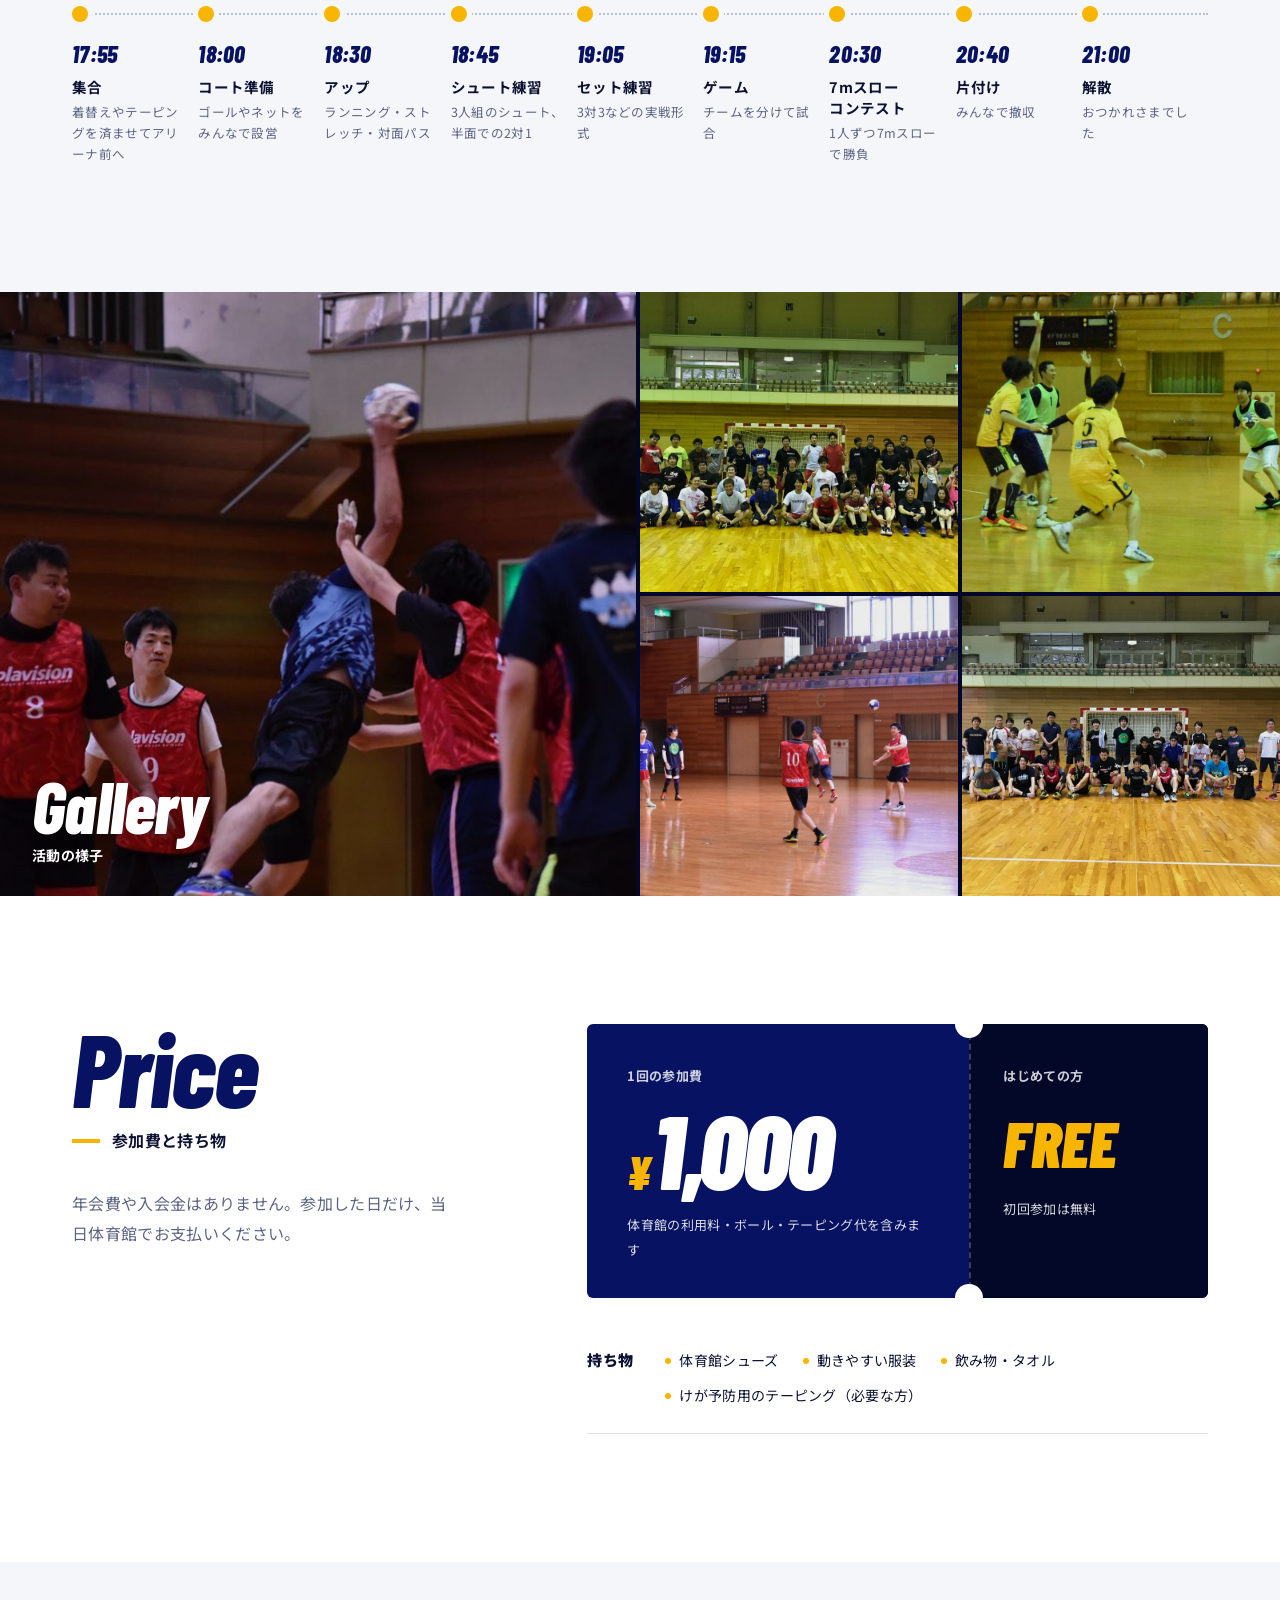
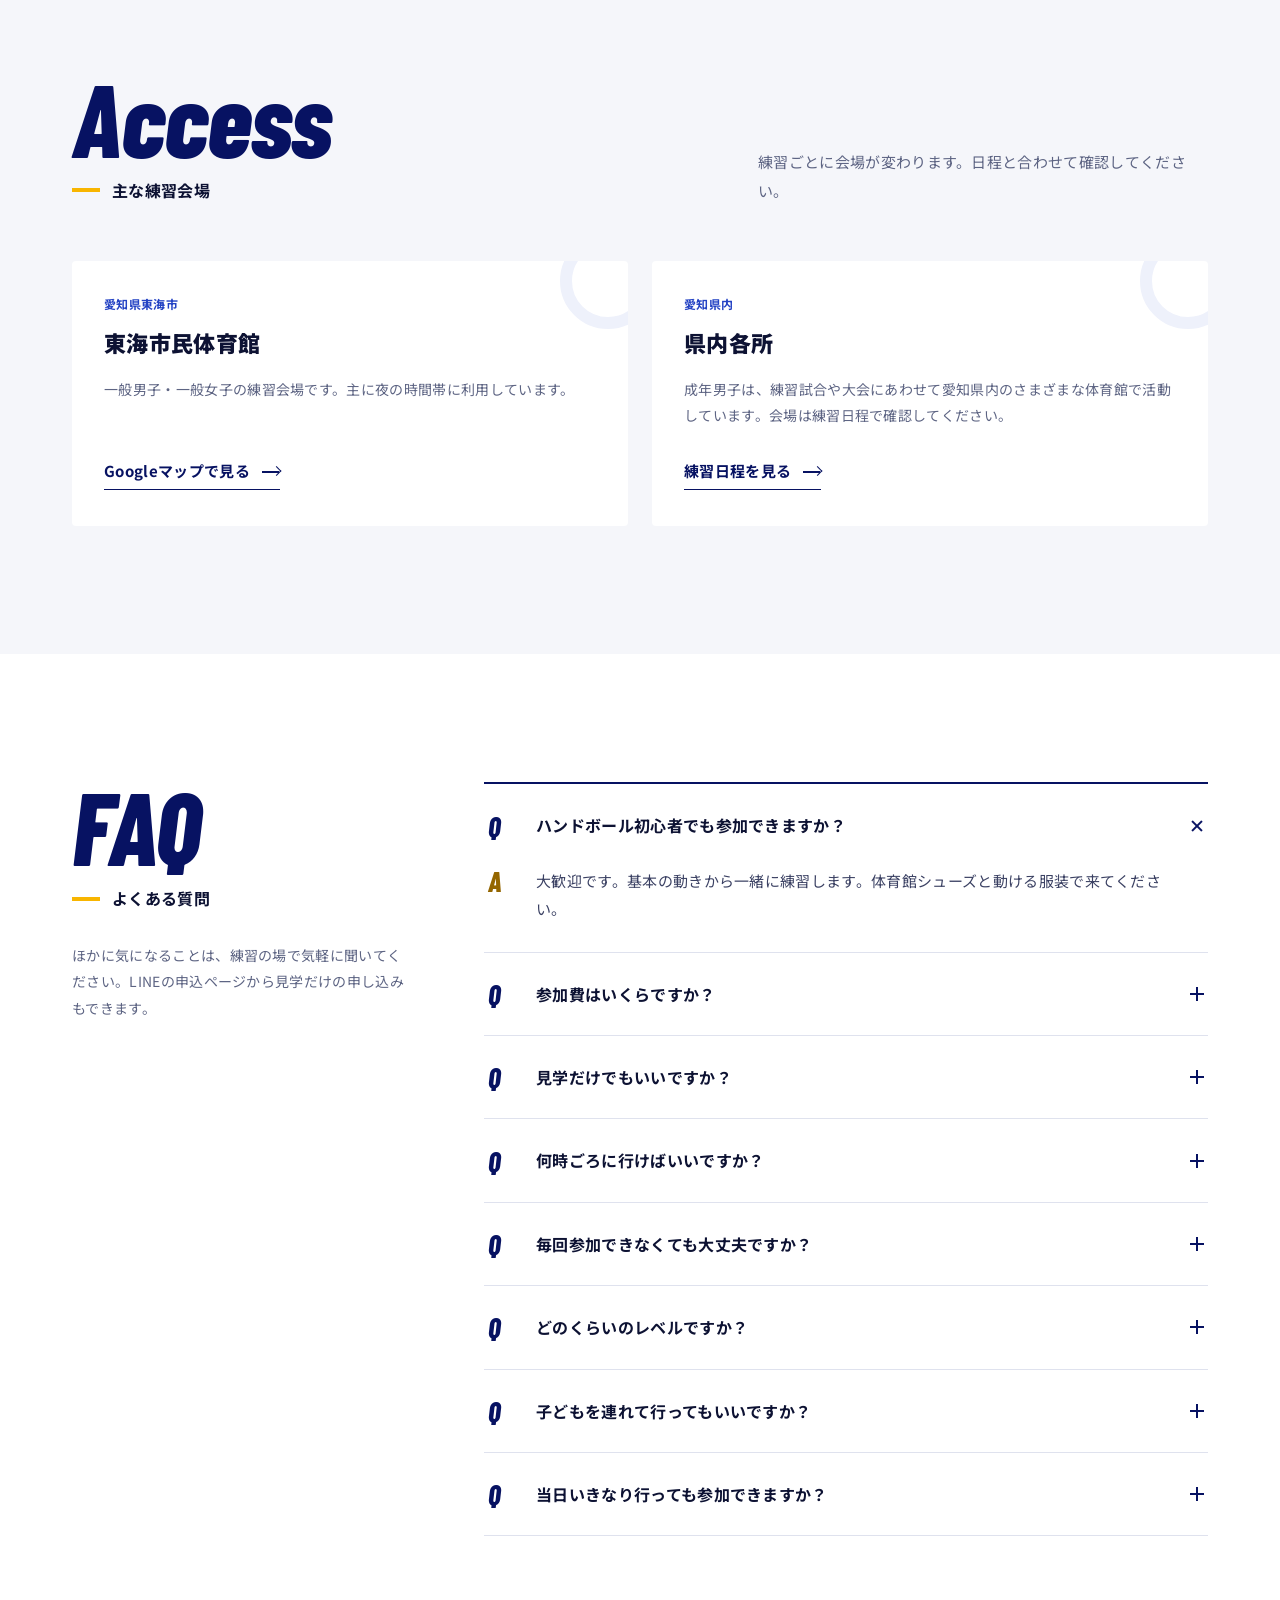
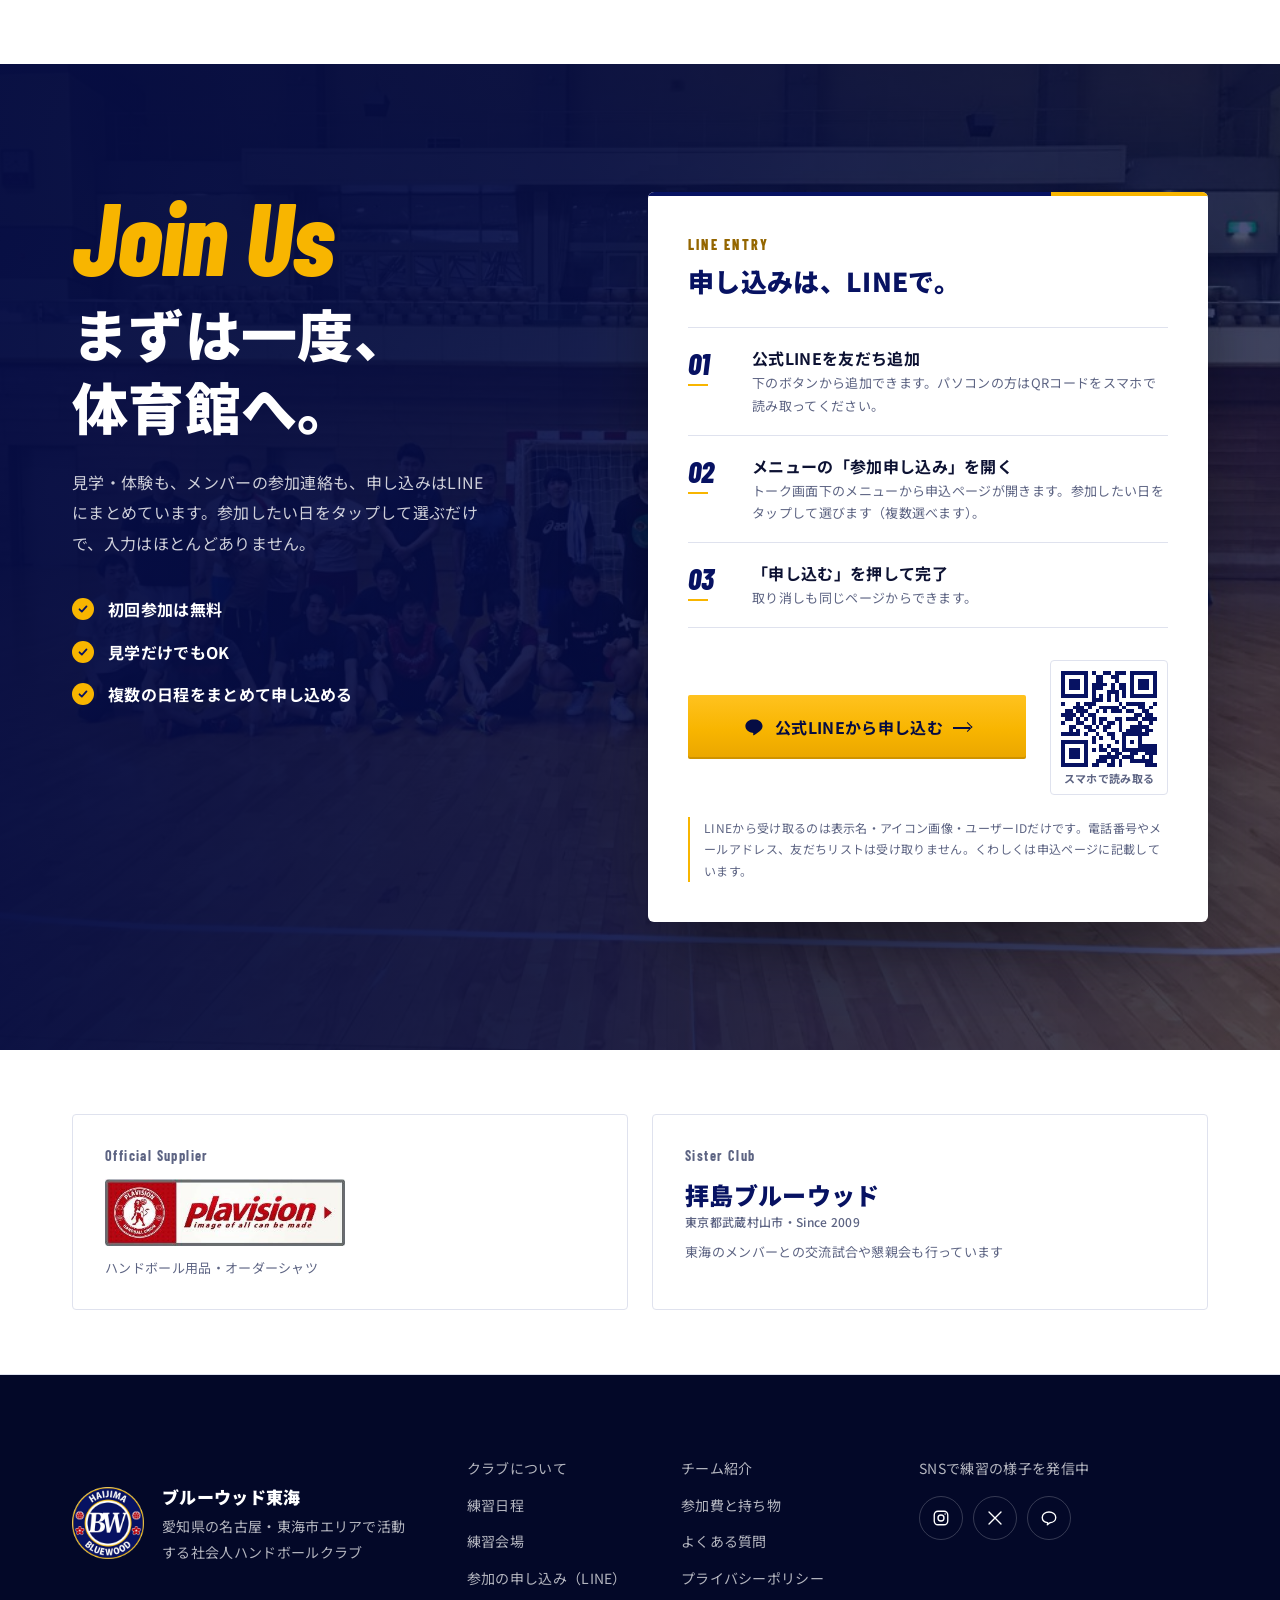
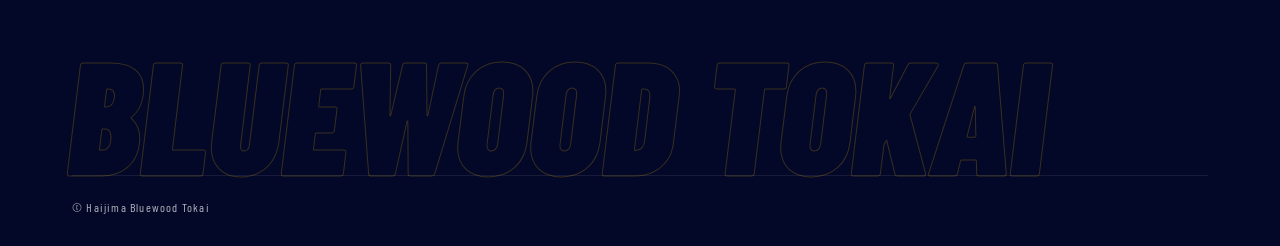
==== commit e7278a93: "成年男子を日程の対象に追加し、練習試合・大会5件を成年男子に 申込の記録が変わらないよう、5件には従来の日程ID（日付_men）を id で固定。LINE申込ページの絞り込みにも成年男子を追加。  C" ====
--- a/index.html
+++ b/index.html
@@ -79,10 +79,10 @@
 <!-- ticker -->
 <div class="ticker" aria-label="お知らせ">
   <div class="ticker__track">
-    <span><b>NEXT SCHEDULE</b> <em data-next-text>11.28 SAT 18:00 親水公園体育館（一般男子）</em></span>
+    <span><b>NEXT SCHEDULE</b> <em data-next-text>11.28 SAT 18:00 親水公園体育館（成年男子）</em></span>
     <span><b>初回参加無料</b> 見学・体験は随時受付中</span>
     <span><b>MEMBER WANTED</b> 一般男子・一般女子 メンバー募集中</span>
-    <span><b>NEXT SCHEDULE</b> <em data-next-text>11.28 SAT 18:00 親水公園体育館（一般男子）</em></span>
+    <span><b>NEXT SCHEDULE</b> <em data-next-text>11.28 SAT 18:00 親水公園体育館（成年男子）</em></span>
     <span><b>初回参加無料</b> 見学・体験は随時受付中</span>
     <span><b>MEMBER WANTED</b> 一般男子・一般女子 メンバー募集中</span>
   </div>
@@ -155,7 +155,7 @@
       <div><dt>時間</dt><dd>18:00 – 21:00</dd></div>
       <div><dt>会場</dt><dd>親水公園体育館</dd></div>
       <div><dt>内容</dt><dd>練習試合</dd></div>
-      <div><dt>対象</dt><dd>一般男子</dd></div>
+      <div><dt>対象</dt><dd>成年男子</dd></div>
     </dl>
     <div class="matchcard__count" data-countdown="2026-11-28T18:00:00+09:00">
       <span>開始まで</span><b data-d>--</b><small>日</small><b data-h>--</b><small>時間</small>
--- a/assets/css/style.css
+++ b/assets/css/style.css
@@ -310,7 +310,7 @@
 .tchip{display:inline-block;font-size:11px;font-weight:700;line-height:1;padding:5px 8px;border-radius:2px;background:var(--tc);color:var(--tt);box-shadow:inset 0 0 0 1.5px var(--tr,transparent);margin-right:8px;vertical-align:2px}
 .ev__info .tchip{margin-bottom:8px}
 .teamchip{display:inline-block;font-size:11px;font-weight:700;line-height:1;padding:4px 8px;border-radius:99px;border:1px solid currentColor;margin:0 8px 8px 0;vertical-align:2px}
-.team-men{color:var(--navy)}.team-women{color:#b3245a}.team-all{color:var(--mute)}
+.team-men{color:var(--navy)}.team-women{color:#b3245a}.team-seinen{color:var(--navy)}.team-all{color:var(--mute)}
 .matchcard__meta .tchip{margin-right:6px}
 .ev__info .tchip+p{margin-top:0}
 .ev.is-focus{box-shadow:0 0 0 2px var(--blue)}
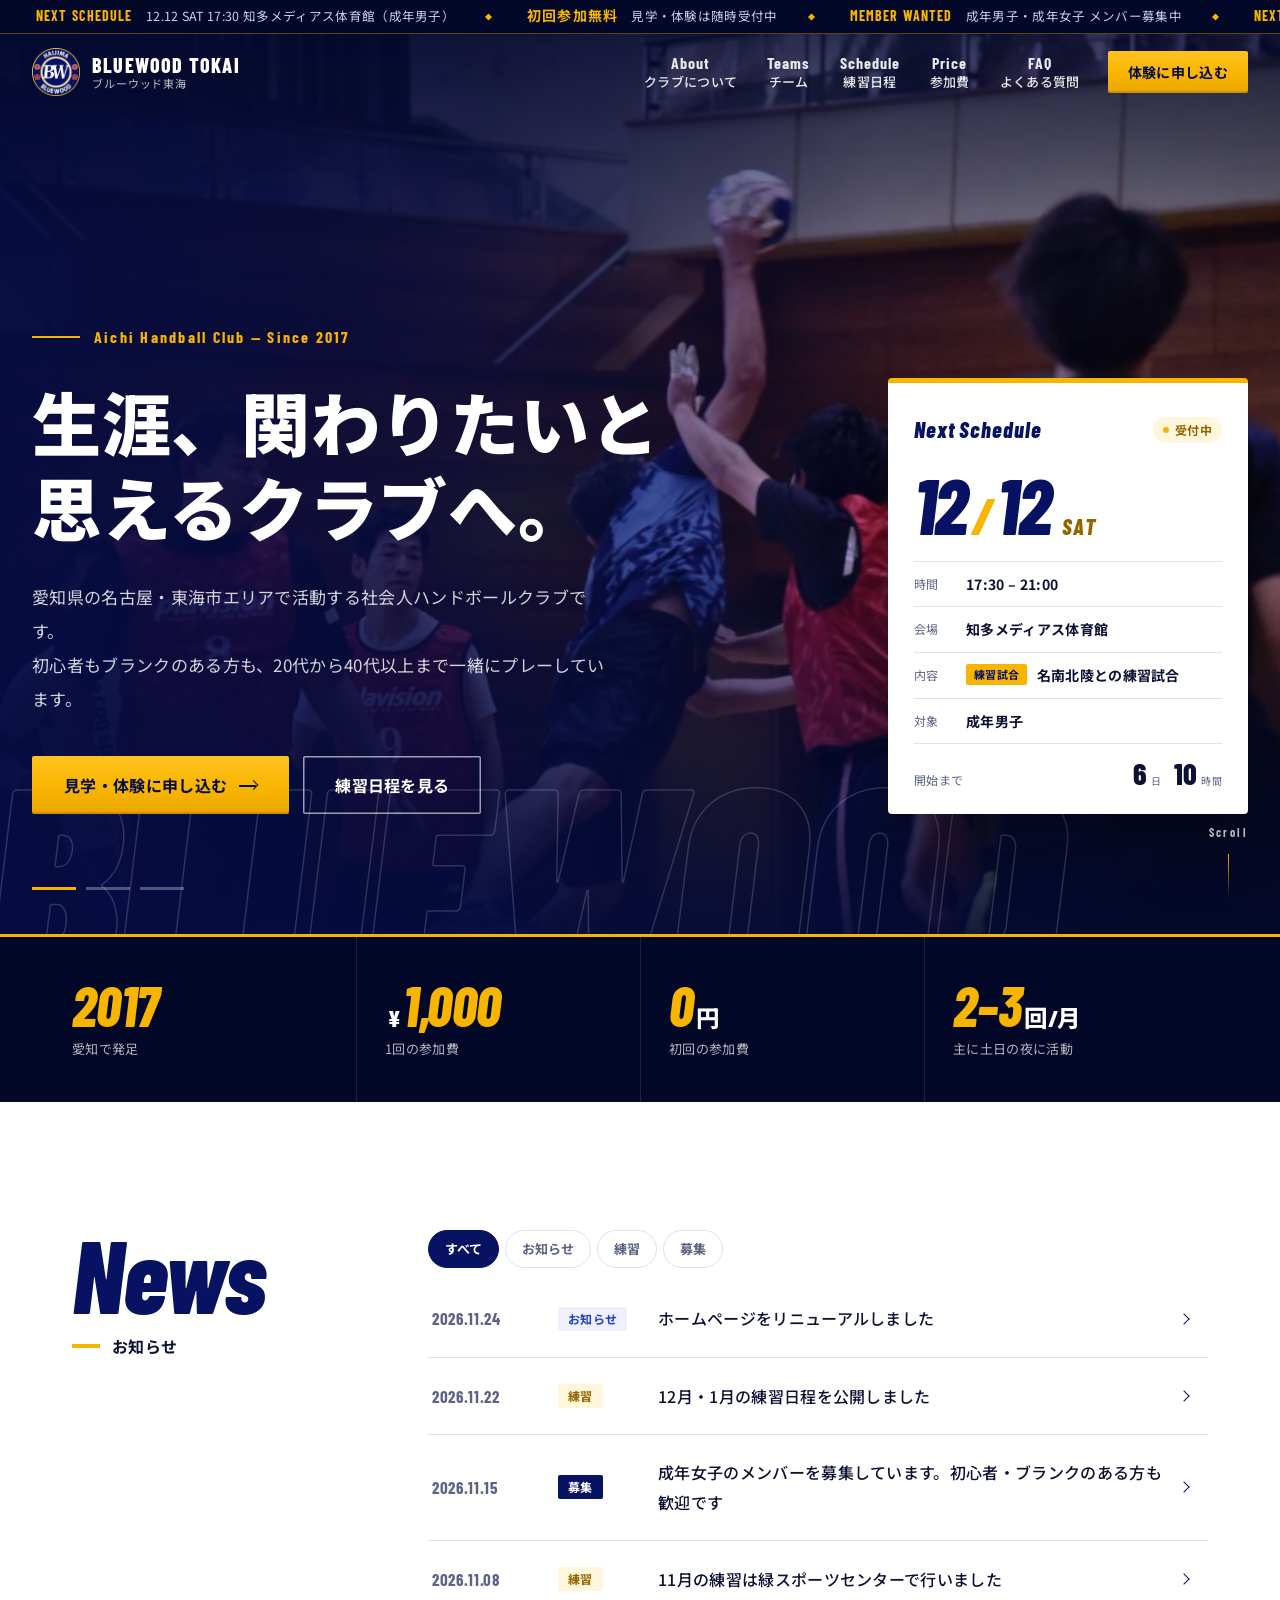
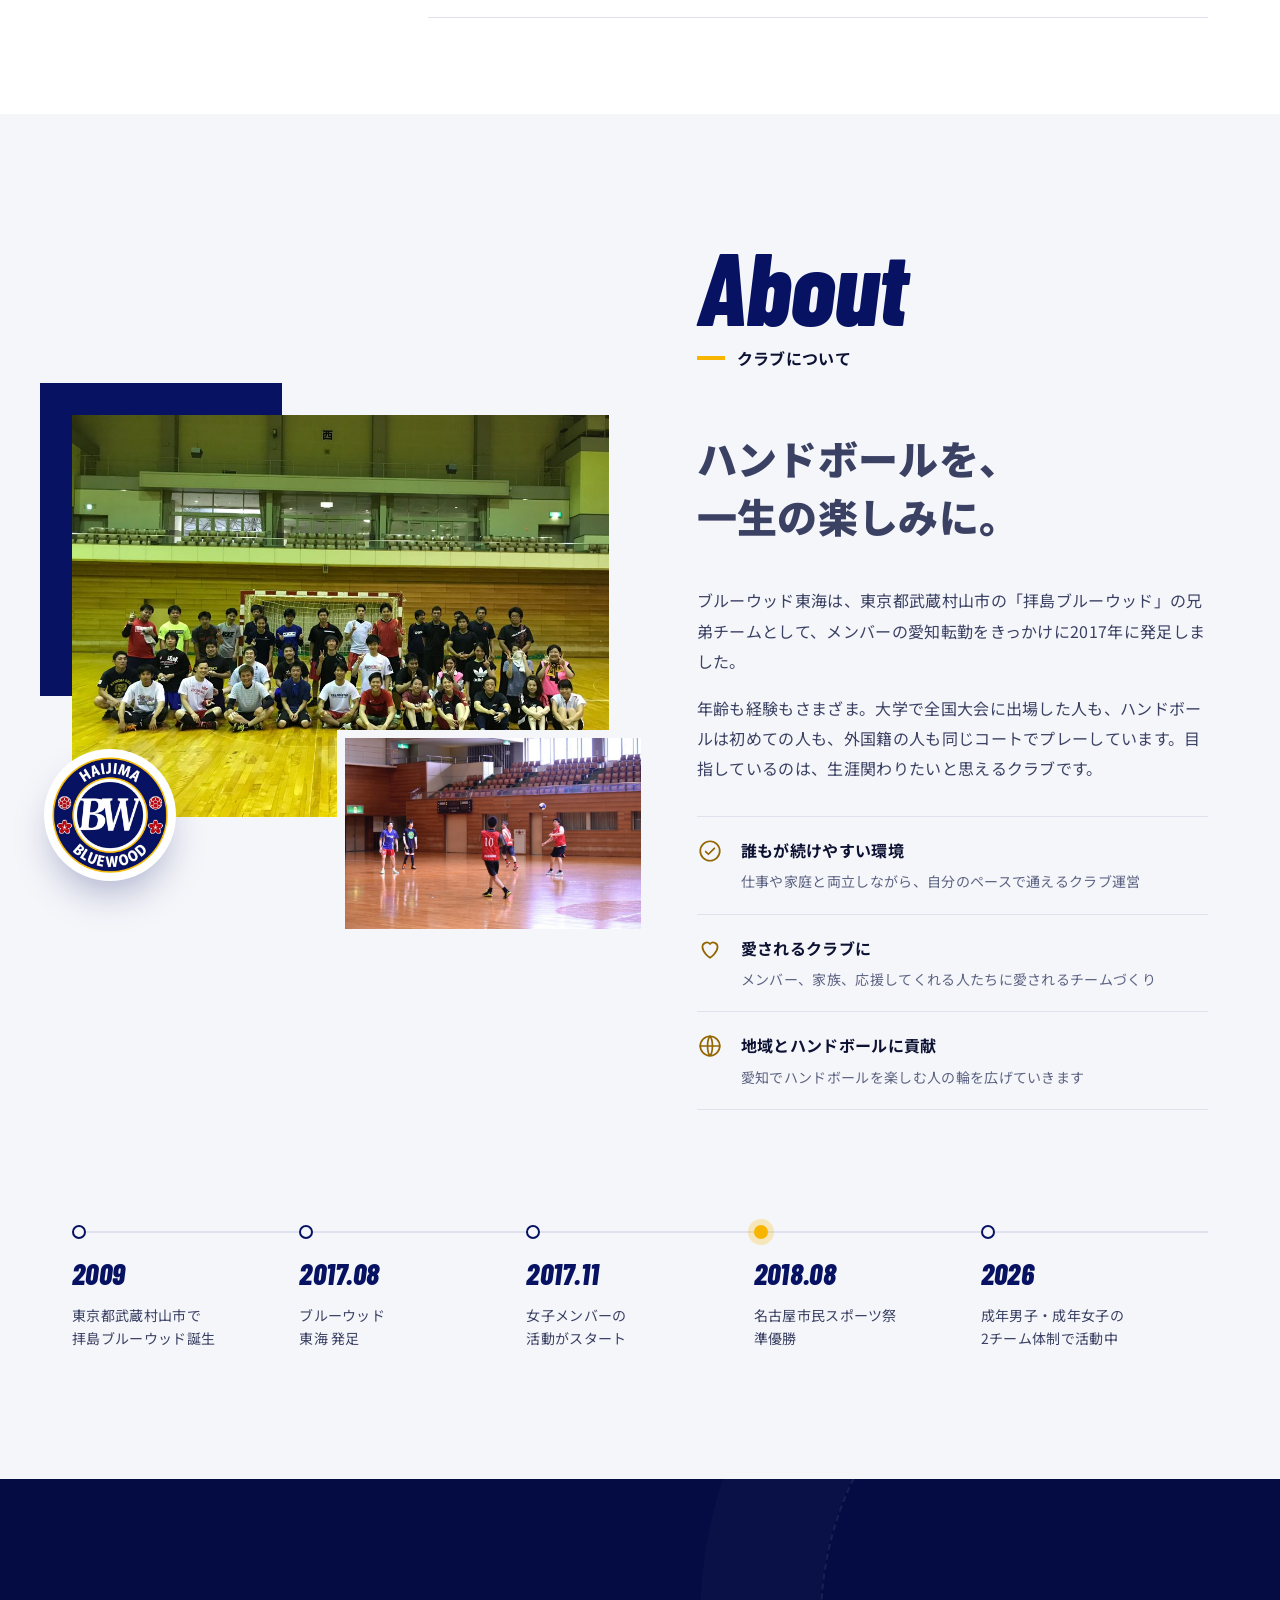
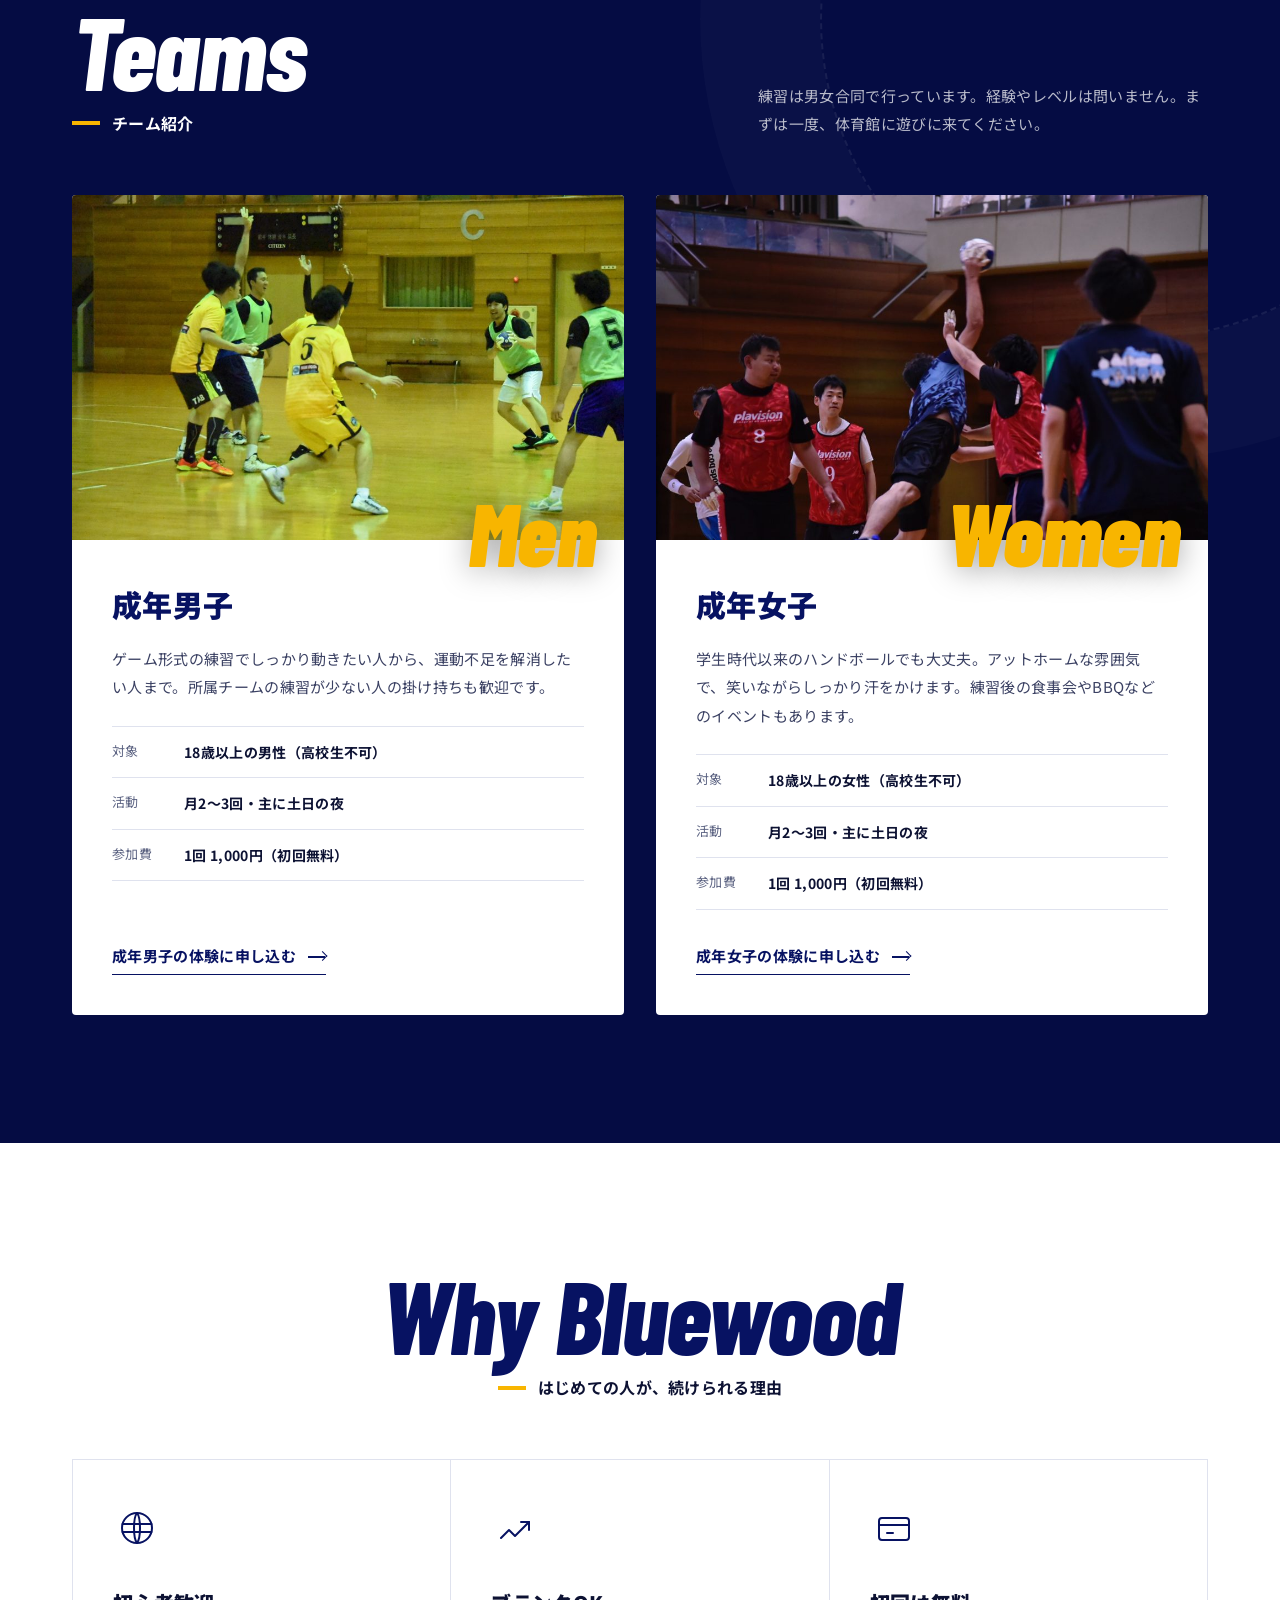
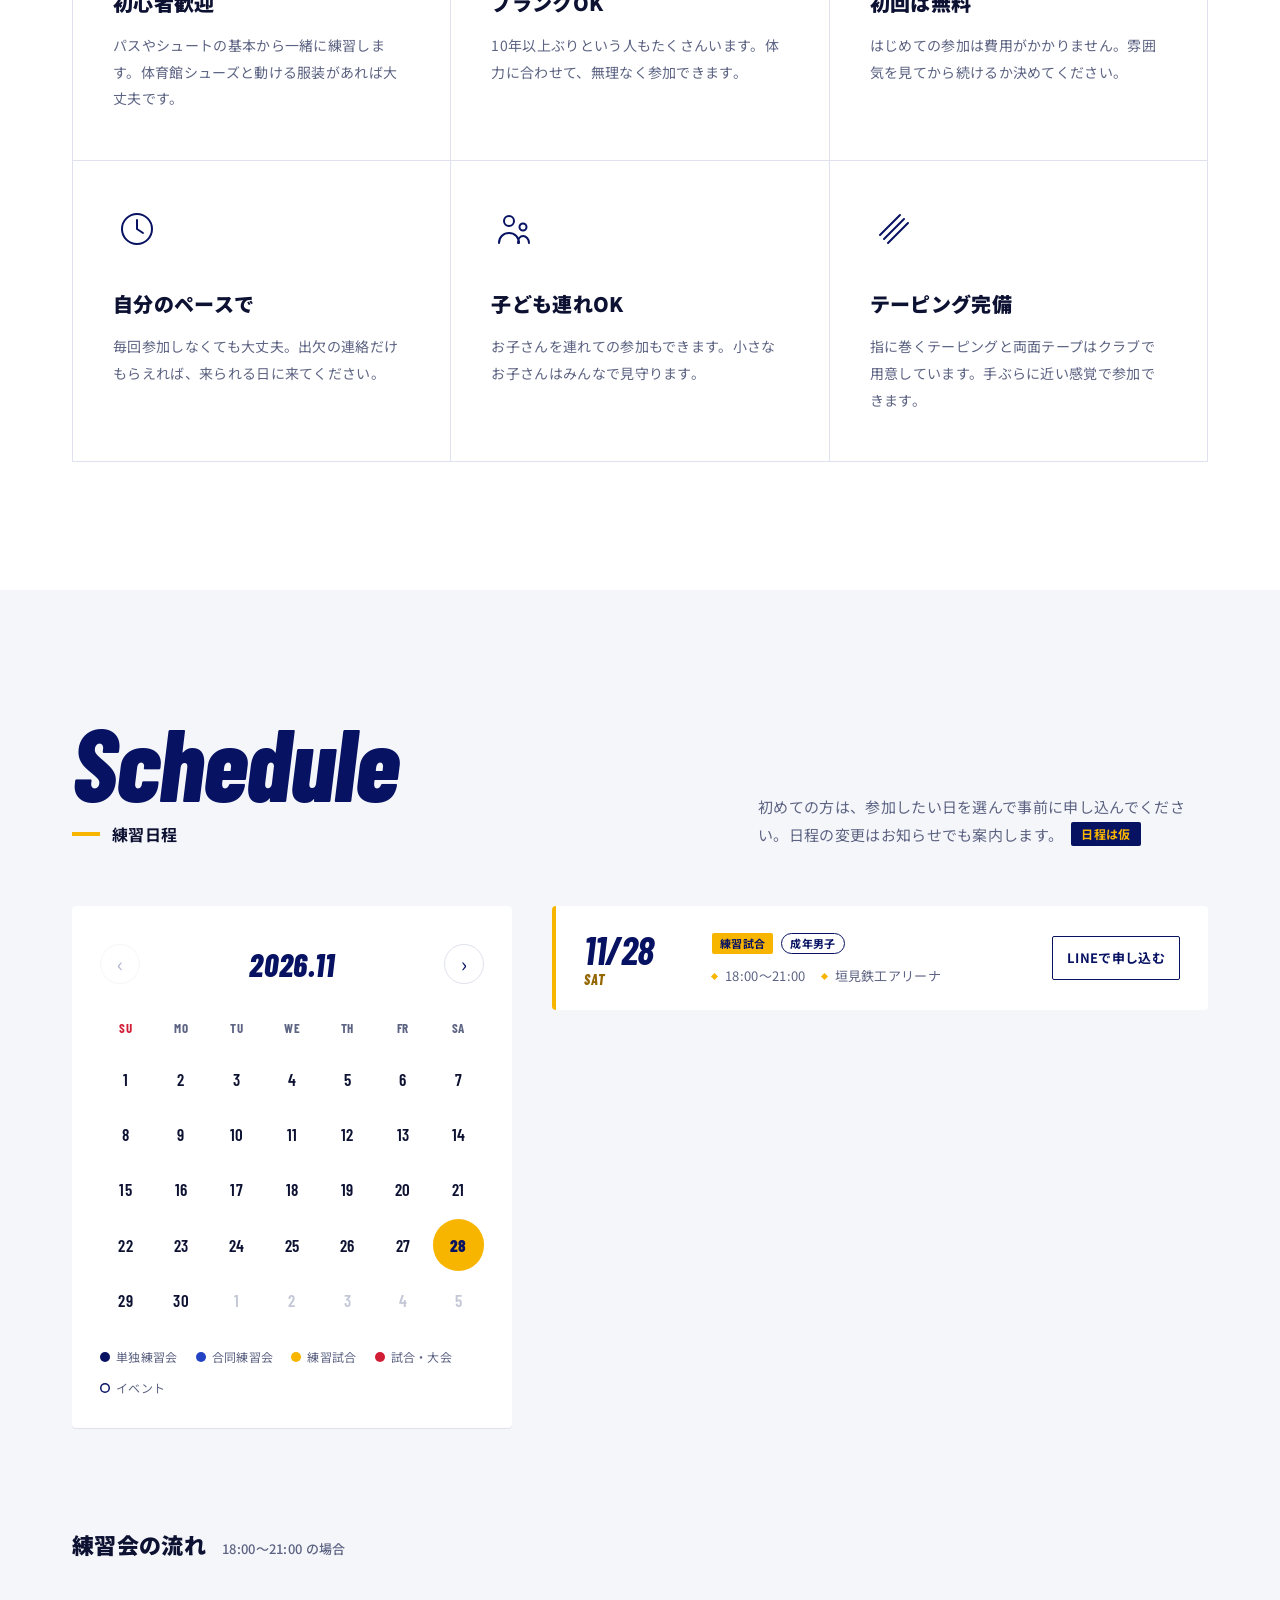
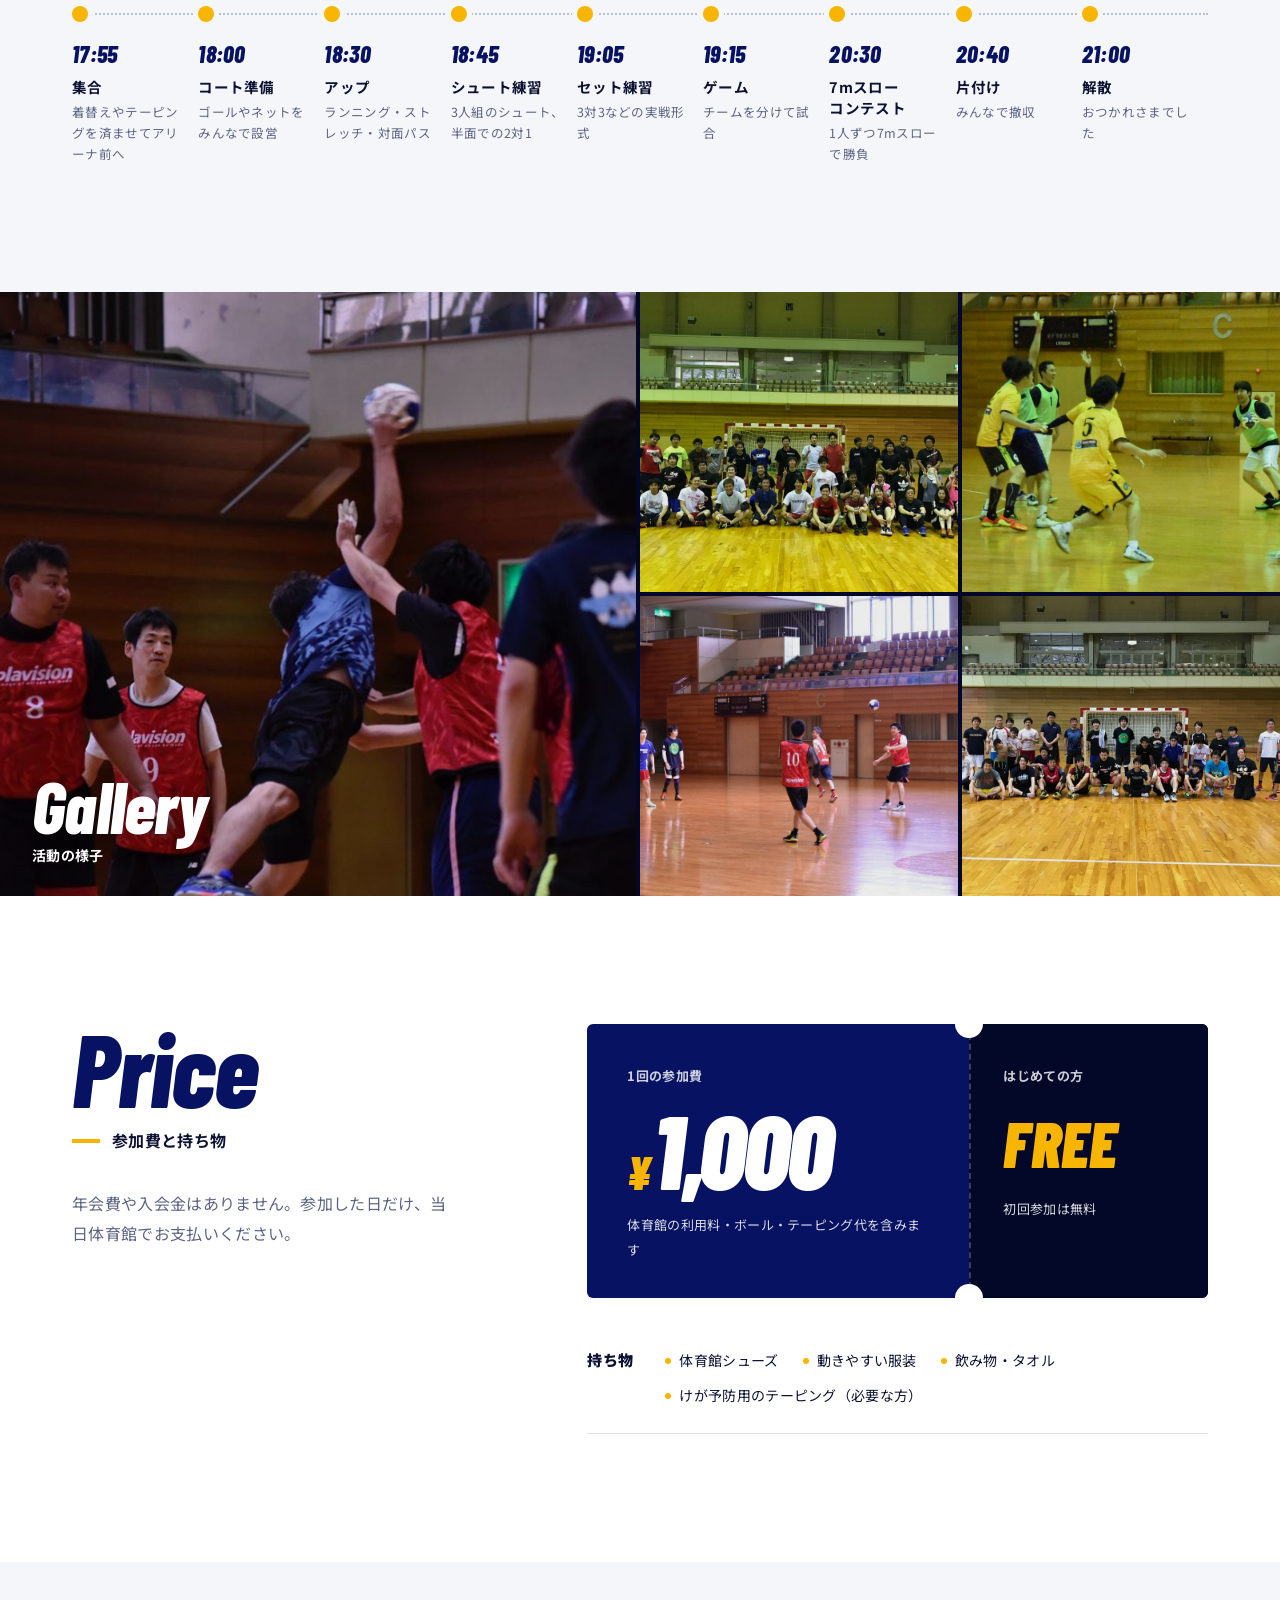
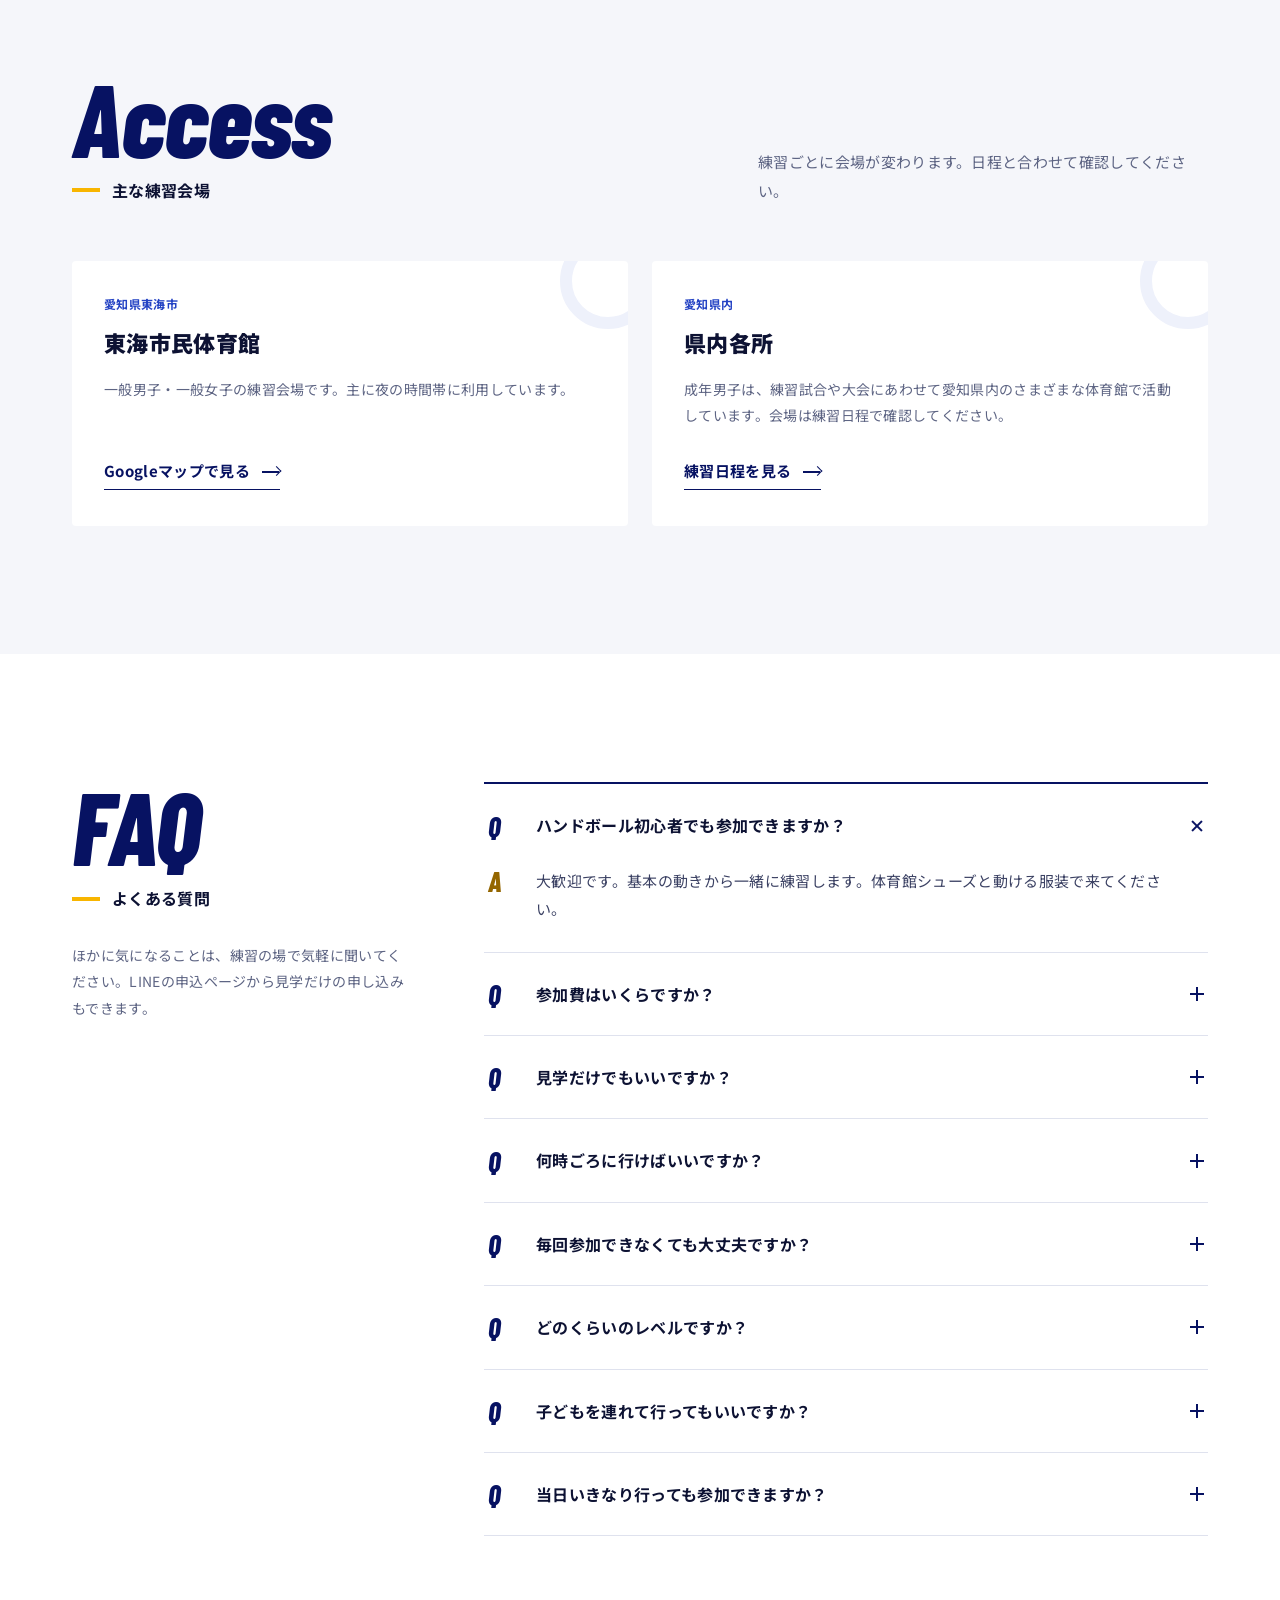
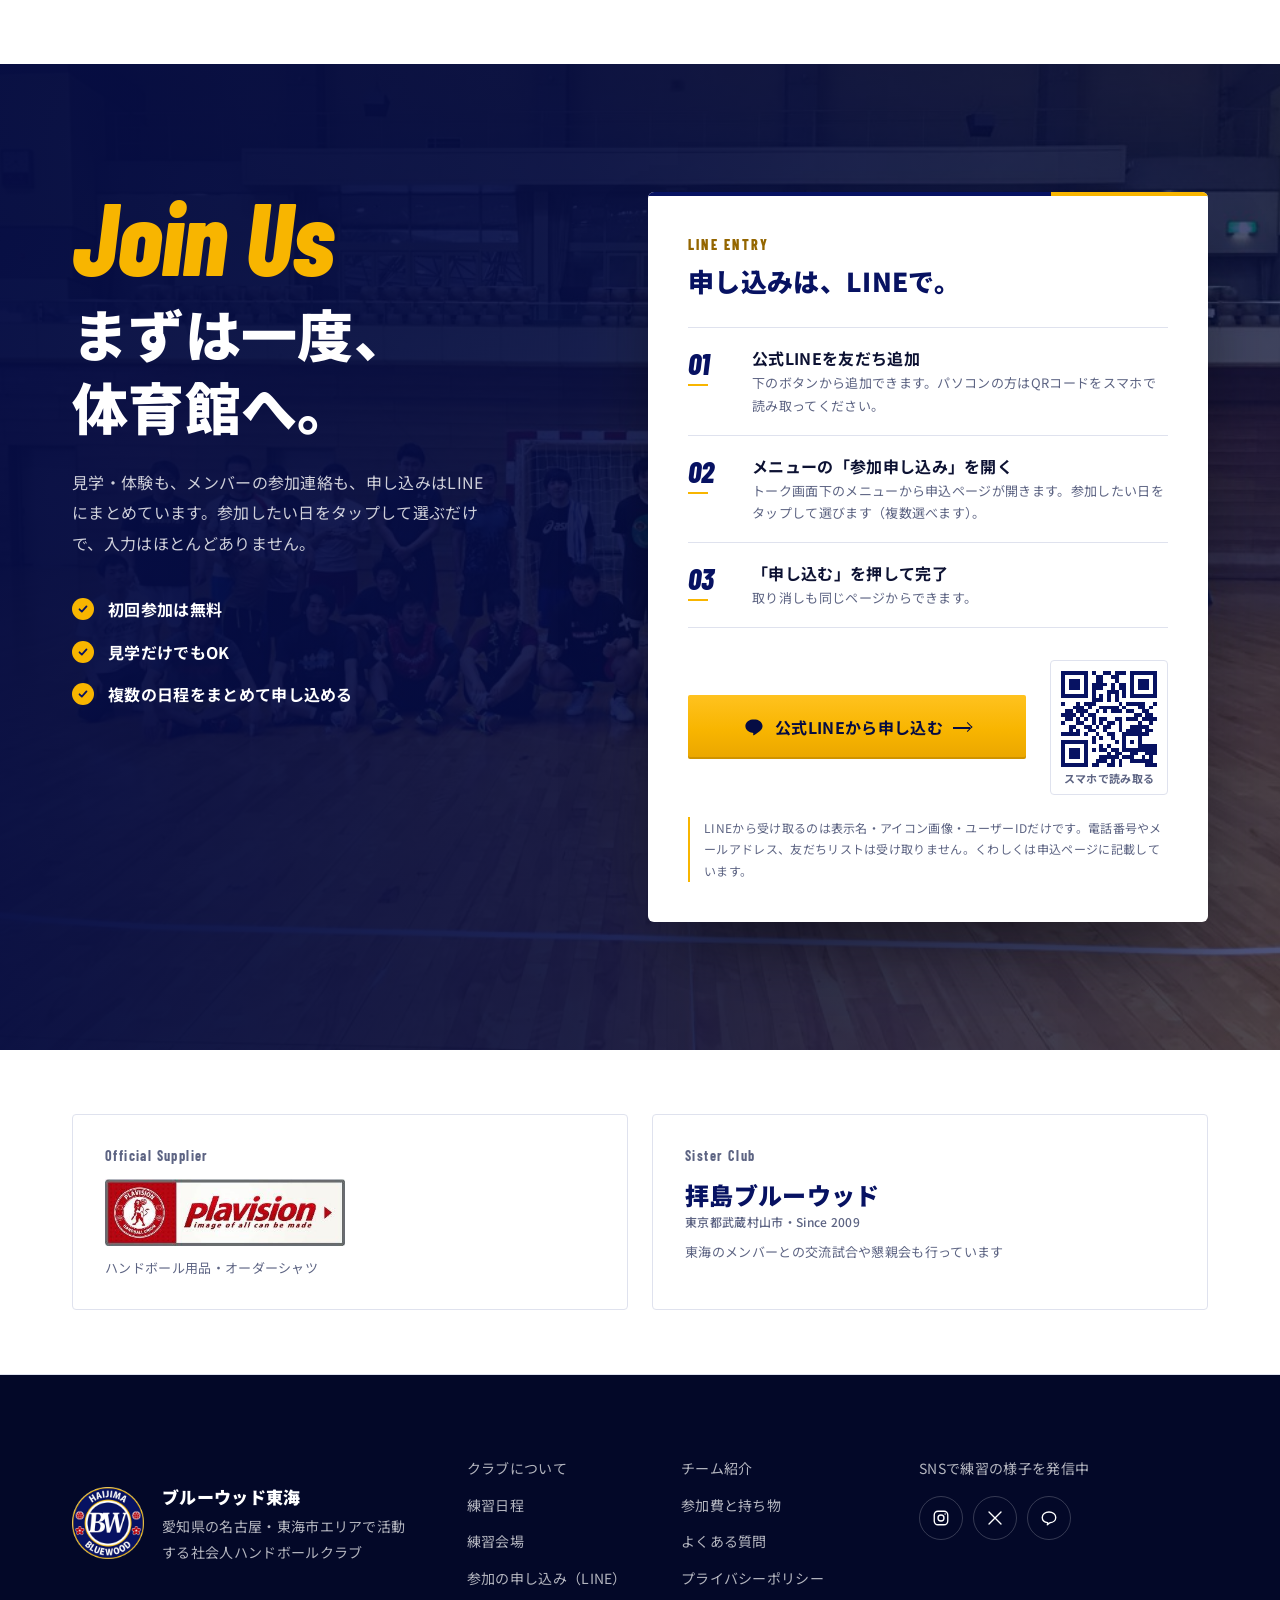
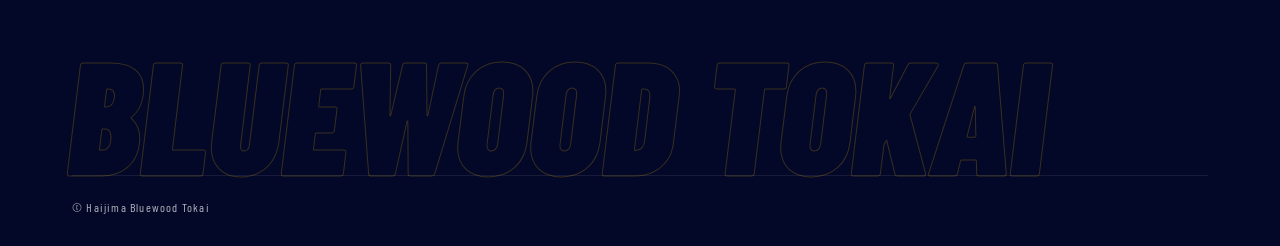
==== commit d89c5dbf: "トップページの初期表示も垣見鉄工アリーナに修正 Co-Authored-By: Claude Opus 5.5 <noreply@anthropic.com> Claude-Session: http" ====
--- a/index.html
+++ b/index.html
@@ -4,14 +4,14 @@
 <meta charset="utf-8">
 <meta name="viewport" content="width=device-width, initial-scale=1">
 <title>ブルーウッド東海｜愛知・名古屋・東海市の社会人ハンドボールクラブ</title>
-<meta name="description" content="愛知県の名古屋・東海市エリアで活動する社会人ハンドボールクラブ「ブルーウッド東海」。一般男子・一般女子のメンバー募集中。初心者・ブランクのある方も歓迎、参加費1回1,000円・初回無料。見学・体験はLINEから申し込めます。">
+<meta name="description" content="愛知県の名古屋・東海市エリアで活動する社会人ハンドボールクラブ「ブルーウッド東海」。成年男子・成年女子のメンバー募集中。初心者・ブランクのある方も歓迎、参加費1回1,000円・初回無料。見学・体験はLINEから申し込めます。">
 <link rel="canonical" href="https://bw-tokai.github.io/homepage/">
 <meta property="og:type" content="website">
 <meta property="og:locale" content="ja_JP">
 <meta property="og:site_name" content="ブルーウッド東海">
 <meta property="og:url" content="https://bw-tokai.github.io/homepage/">
 <meta property="og:title" content="ブルーウッド東海｜愛知・名古屋・東海市の社会人ハンドボールクラブ">
-<meta property="og:description" content="生涯、関わりたいと思えるクラブへ。一般男子・一般女子のメンバー募集中。初心者・ブランクOK、参加費1回1,000円・初回無料。">
+<meta property="og:description" content="生涯、関わりたいと思えるクラブへ。成年男子・成年女子のメンバー募集中。初心者・ブランクOK、参加費1回1,000円・初回無料。">
 <meta property="og:image" content="https://bw-tokai.github.io/homepage/assets/img/action-2.jpg">
 <meta property="og:image:width" content="1000">
 <meta property="og:image:height" content="666">
@@ -33,7 +33,7 @@
       "name": "ブルーウッド東海",
       "alternateName": ["BLUEWOOD TOKAI", "BW東海"],
       "sport": "ハンドボール",
-      "description": "愛知県の名古屋・東海市エリアで活動する社会人ハンドボールクラブ。一般男子・一般女子の2チーム。初心者・ブランクのある方も歓迎。参加費1回1,000円、初回無料。",
+      "description": "愛知県の名古屋・東海市エリアで活動する社会人ハンドボールクラブ。成年男子・成年女子の2チーム。初心者・ブランクのある方も歓迎。参加費1回1,000円、初回無料。",
       "url": "https://bw-tokai.github.io/homepage/",
       "logo": "https://bw-tokai.github.io/homepage/assets/img/emblem.png",
       "image": "https://bw-tokai.github.io/homepage/assets/img/team-1.jpg",
@@ -79,12 +79,12 @@
 <!-- ticker -->
 <div class="ticker" aria-label="お知らせ">
   <div class="ticker__track">
-    <span><b>NEXT SCHEDULE</b> <em data-next-text>11.28 SAT 18:00 親水公園体育館（成年男子）</em></span>
+    <span><b>NEXT SCHEDULE</b> <em data-next-text>11.28 SAT 18:00 垣見鉄工アリーナ（成年男子）</em></span>
     <span><b>初回参加無料</b> 見学・体験は随時受付中</span>
-    <span><b>MEMBER WANTED</b> 一般男子・一般女子 メンバー募集中</span>
-    <span><b>NEXT SCHEDULE</b> <em data-next-text>11.28 SAT 18:00 親水公園体育館（成年男子）</em></span>
+    <span><b>MEMBER WANTED</b> 成年男子・成年女子 メンバー募集中</span>
+    <span><b>NEXT SCHEDULE</b> <em data-next-text>11.28 SAT 18:00 垣見鉄工アリーナ（成年男子）</em></span>
     <span><b>初回参加無料</b> 見学・体験は随時受付中</span>
-    <span><b>MEMBER WANTED</b> 一般男子・一般女子 メンバー募集中</span>
+    <span><b>MEMBER WANTED</b> 成年男子・成年女子 メンバー募集中</span>
   </div>
 </div>
 
@@ -153,7 +153,7 @@
     </div>
     <dl class="matchcard__meta">
       <div><dt>時間</dt><dd>18:00 – 21:00</dd></div>
-      <div><dt>会場</dt><dd>親水公園体育館</dd></div>
+      <div><dt>会場</dt><dd>垣見鉄工アリーナ</dd></div>
       <div><dt>内容</dt><dd>練習試合</dd></div>
       <div><dt>対象</dt><dd>成年男子</dd></div>
     </dl>
@@ -195,7 +195,7 @@
       <ul class="newslist">
         <li data-cat="info"><a href="#"><time datetime="2026-11-24">2026.11.24</time><span class="tag tag--info">お知らせ</span><span class="newslist__t">ホームページをリニューアルしました</span></a></li>
         <li data-cat="practice"><a href="#schedule"><time datetime="2026-11-22">2026.11.22</time><span class="tag tag--practice">練習</span><span class="newslist__t">12月・1月の練習日程を公開しました</span></a></li>
-        <li data-cat="recruit"><a href="#teams"><time datetime="2026-11-15">2026.11.15</time><span class="tag tag--recruit">募集</span><span class="newslist__t">一般女子のメンバーを募集しています。初心者・ブランクのある方も歓迎です</span></a></li>
+        <li data-cat="recruit"><a href="#teams"><time datetime="2026-11-15">2026.11.15</time><span class="tag tag--recruit">募集</span><span class="newslist__t">成年女子のメンバーを募集しています。初心者・ブランクのある方も歓迎です</span></a></li>
         <li data-cat="practice"><a href="#schedule"><time datetime="2026-11-08">2026.11.08</time><span class="tag tag--practice">練習</span><span class="newslist__t">11月の練習は緑スポーツセンターで行いました</span></a></li>
       </ul>
     </div>
@@ -232,7 +232,7 @@
       <li><time>2017.08</time><p>ブルーウッド<br>東海 発足</p></li>
       <li><time>2017.11</time><p>女子メンバーの<br>活動がスタート</p></li>
       <li class="is-hl"><time>2018.08</time><p>名古屋市民スポーツ祭<br>準優勝</p></li>
-      <li><time>2026</time><p>一般男子・一般女子の<br>2チーム体制で活動中</p></li>
+      <li><time>2026</time><p>成年男子・成年女子の<br>2チーム体制で活動中</p></li>
     </ol>
   </div>
 </section>
@@ -246,31 +246,31 @@
     </header>
     <div class="teams__grid">
       <article class="team">
-        <div class="team__img"><img src="assets/img/action-1.jpg" alt="一般男子の練習風景" loading="lazy"></div>
+        <div class="team__img"><img src="assets/img/action-1.jpg" alt="成年男子の練習風景" loading="lazy"></div>
         <div class="team__body">
           <p class="team__en">Men</p>
-          <h3>一般男子</h3>
+          <h3>成年男子</h3>
           <p>ゲーム形式の練習でしっかり動きたい人から、運動不足を解消したい人まで。所属チームの練習が少ない人の掛け持ちも歓迎です。</p>
           <dl class="spec">
             <div><dt>対象</dt><dd>18歳以上の男性（高校生不可）</dd></div>
             <div><dt>活動</dt><dd>月2〜3回・主に土日の夜</dd></div>
             <div><dt>参加費</dt><dd>1回 1,000円（初回無料）</dd></div>
           </dl>
-          <a class="textlink" href="#join" data-team="一般男子">一般男子の体験に申し込む<i class="arw"></i></a>
+          <a class="textlink" href="#join" data-team="成年男子">成年男子の体験に申し込む<i class="arw"></i></a>
         </div>
       </article>
       <article class="team">
-        <div class="team__img"><img src="assets/img/action-2.jpg" alt="一般女子も参加する練習風景" loading="lazy"></div>
+        <div class="team__img"><img src="assets/img/action-2.jpg" alt="成年女子も参加する練習風景" loading="lazy"></div>
         <div class="team__body">
           <p class="team__en">Women</p>
-          <h3>一般女子</h3>
+          <h3>成年女子</h3>
           <p>学生時代以来のハンドボールでも大丈夫。アットホームな雰囲気で、笑いながらしっかり汗をかけます。練習後の食事会やBBQなどのイベントもあります。</p>
           <dl class="spec">
             <div><dt>対象</dt><dd>18歳以上の女性（高校生不可）</dd></div>
             <div><dt>活動</dt><dd>月2〜3回・主に土日の夜</dd></div>
             <div><dt>参加費</dt><dd>1回 1,000円（初回無料）</dd></div>
           </dl>
-          <a class="textlink" href="#join" data-team="一般女子">一般女子の体験に申し込む<i class="arw"></i></a>
+          <a class="textlink" href="#join" data-team="成年女子">成年女子の体験に申し込む<i class="arw"></i></a>
         </div>
       </article>
     </div>
